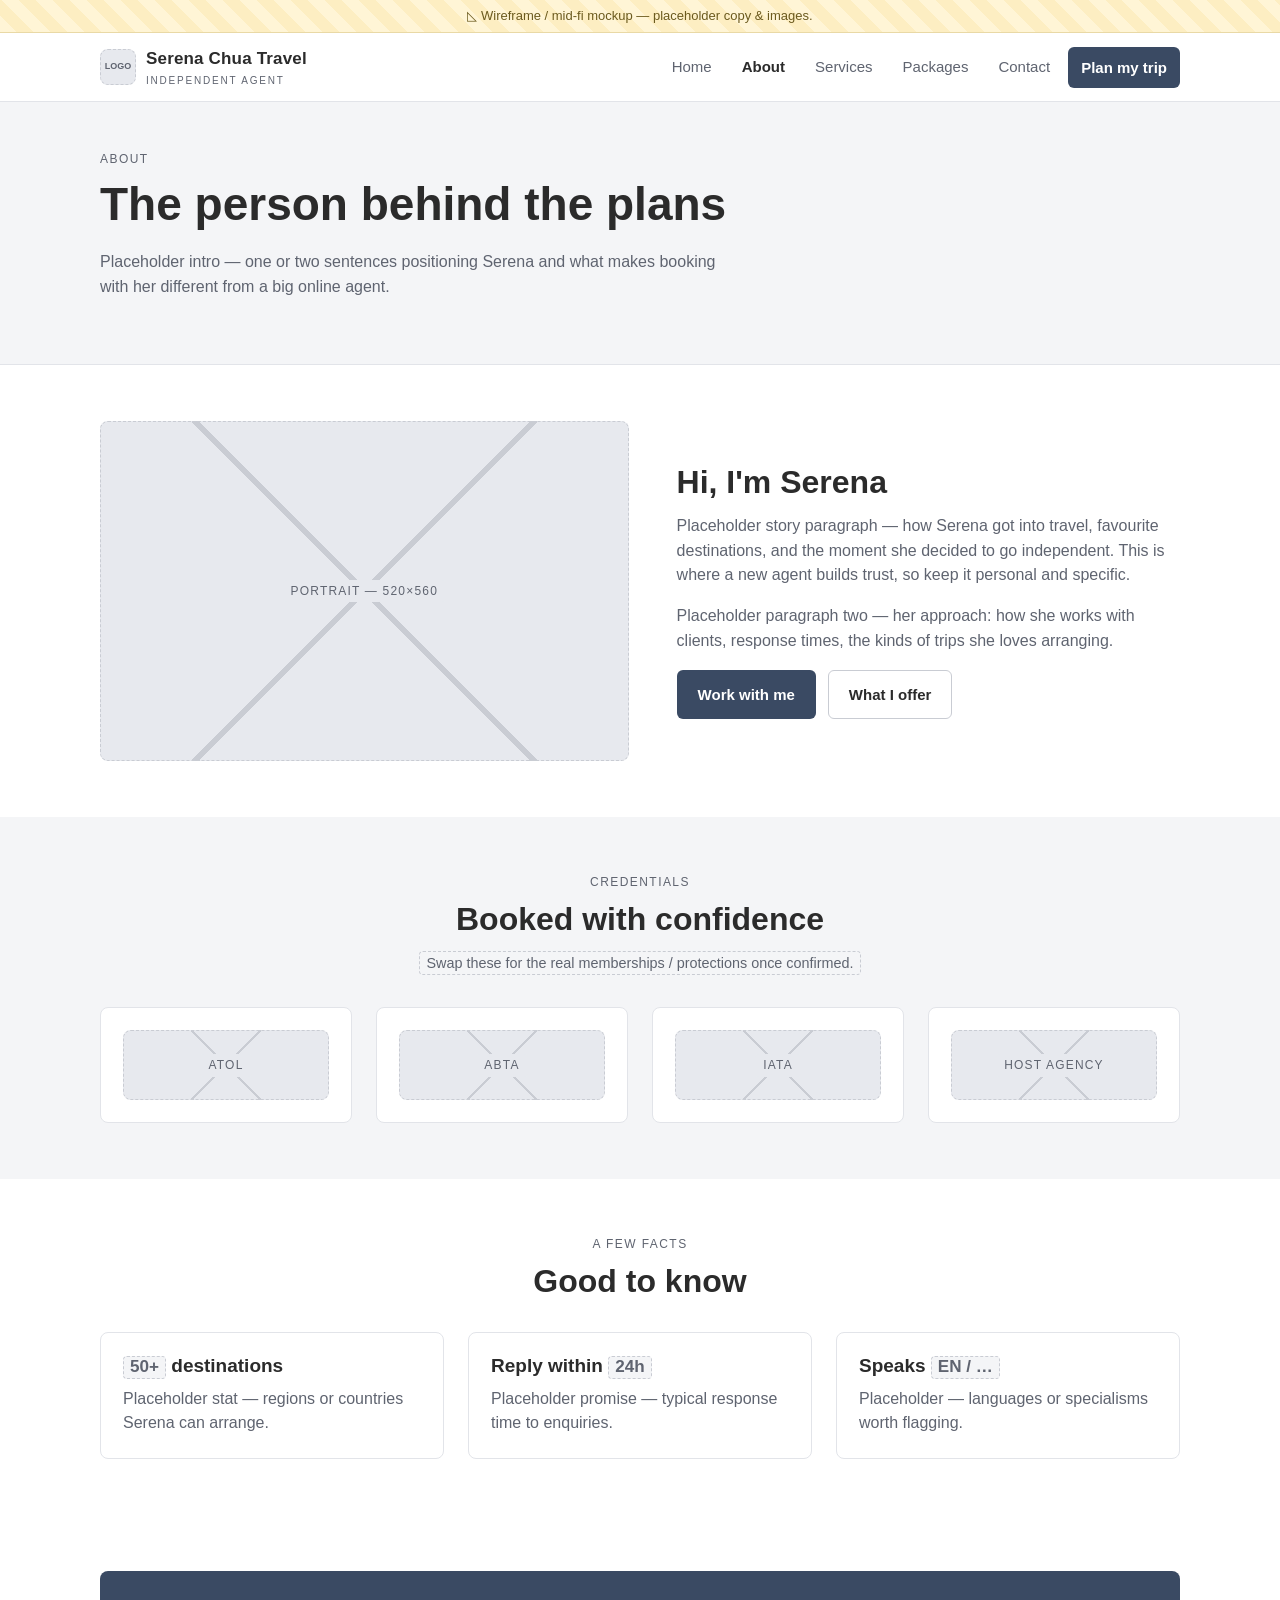
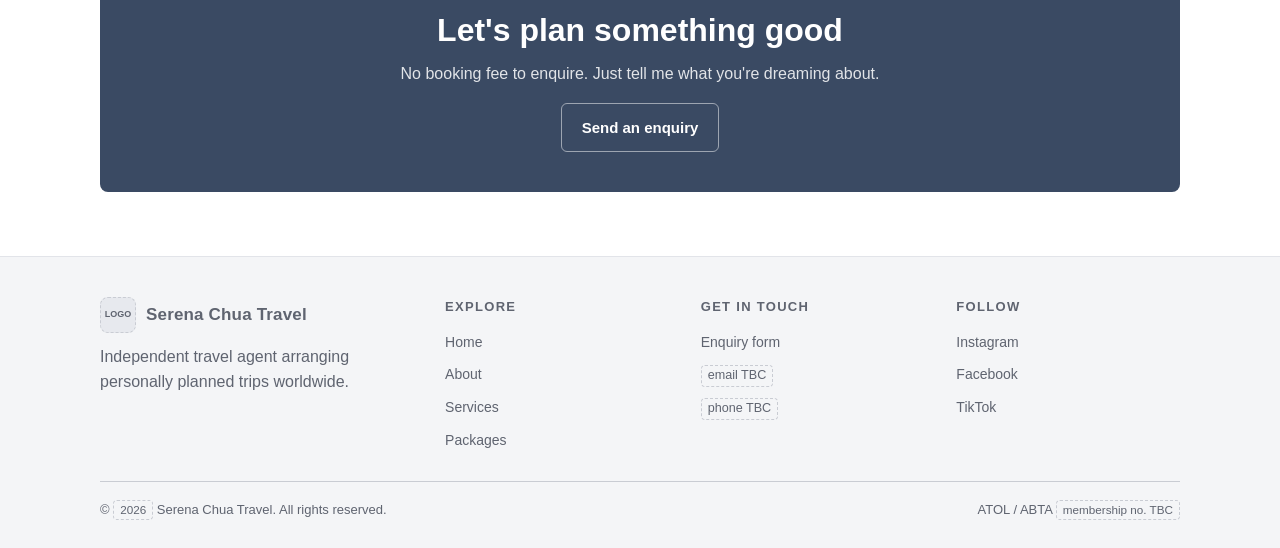
==== about.html @ 9ca7cba6 "Add mid-fi wireframe site for Serena Chua Travel Multi-page static wireframe (Home, About, Services," ====
<!DOCTYPE html>
<html lang="en">
<head>
  <meta charset="UTF-8" />
  <meta name="viewport" content="width=device-width, initial-scale=1.0" />
  <title>About Serena — Serena Chua Travel (WIREFRAME)</title>
  <link rel="stylesheet" href="styles.css" />
</head>
<body>
  <div class="wf-banner">◺ Wireframe / mid-fi mockup — placeholder copy &amp; images.</div>

  <header class="site-header">
    <div class="container nav">
      <a class="brand" href="index.html">
        <span class="brand__mark">LOGO</span>
        <span class="brand__name">Serena Chua Travel<small>Independent Agent</small></span>
      </a>
      <button class="nav__toggle" aria-label="Toggle menu" onclick="document.getElementById('nav').classList.toggle('is-open')">Menu ▾</button>
      <ul class="nav__links" id="nav">
        <li><a href="index.html">Home</a></li>
        <li><a class="is-active" href="about.html">About</a></li>
        <li><a href="services.html">Services</a></li>
        <li><a href="packages.html">Packages</a></li>
        <li><a href="contact.html">Contact</a></li>
        <li><a class="btn btn--primary" href="contact.html" style="color:#fff">Plan my trip</a></li>
      </ul>
    </div>
  </header>

  <section class="page-hero">
    <div class="container">
      <p class="section__eyebrow">About</p>
      <h1>The person behind the plans</h1>
      <p>Placeholder intro — one or two sentences positioning Serena and what makes booking with her different from a big online agent.</p>
    </div>
  </section>

  <section class="section">
    <div class="container hero__grid">
      <div class="ph ph--tall"><span>Portrait — 520×560</span></div>
      <div>
        <h2>Hi, I'm Serena</h2>
        <p>Placeholder story paragraph — how Serena got into travel, favourite destinations, and the moment she decided to go independent. This is where a new agent builds trust, so keep it personal and specific.</p>
        <p>Placeholder paragraph two — her approach: how she works with clients, response times, the kinds of trips she loves arranging.</p>
        <div class="hero__cta">
          <a class="btn btn--primary" href="contact.html">Work with me</a>
          <a class="btn btn--ghost" href="services.html">What I offer</a>
        </div>
      </div>
    </div>
  </section>

  <section class="section section--soft">
    <div class="container">
      <div class="section__head">
        <p class="section__eyebrow">Credentials</p>
        <h2>Booked with confidence</h2>
        <p><span class="mark">Swap these for the real memberships / protections once confirmed.</span></p>
      </div>
      <div class="grid grid--4">
        <div class="card" style="text-align:center"><div class="ph" style="min-height:70px"><span>ATOL</span></div></div>
        <div class="card" style="text-align:center"><div class="ph" style="min-height:70px"><span>ABTA</span></div></div>
        <div class="card" style="text-align:center"><div class="ph" style="min-height:70px"><span>IATA</span></div></div>
        <div class="card" style="text-align:center"><div class="ph" style="min-height:70px"><span>Host agency</span></div></div>
      </div>
    </div>
  </section>

  <section class="section">
    <div class="container">
      <div class="section__head">
        <p class="section__eyebrow">A few facts</p>
        <h2>Good to know</h2>
      </div>
      <div class="grid grid--3">
        <div class="card"><h3><span class="mark">50+</span> destinations</h3><p>Placeholder stat — regions or countries Serena can arrange.</p></div>
        <div class="card"><h3>Reply within <span class="mark">24h</span></h3><p>Placeholder promise — typical response time to enquiries.</p></div>
        <div class="card"><h3>Speaks <span class="mark">EN / …</span></h3><p>Placeholder — languages or specialisms worth flagging.</p></div>
      </div>
    </div>
  </section>

  <section class="section">
    <div class="container">
      <div class="cta-band">
        <h2>Let's plan something good</h2>
        <p>No booking fee to enquire. Just tell me what you're dreaming about.</p>
        <a class="btn btn--ghost" href="contact.html">Send an enquiry</a>
      </div>
    </div>
  </section>

  <footer class="site-footer">
    <div class="container">
      <div class="footer__grid">
        <div>
          <a class="brand" href="index.html"><span class="brand__mark">LOGO</span><span class="brand__name">Serena Chua Travel</span></a>
          <p style="margin-top:12px">Independent travel agent arranging personally planned trips worldwide.</p>
        </div>
        <div><h4>Explore</h4><ul><li><a href="index.html">Home</a></li><li><a href="about.html">About</a></li><li><a href="services.html">Services</a></li><li><a href="packages.html">Packages</a></li></ul></div>
        <div><h4>Get in touch</h4><ul><li><a href="contact.html">Enquiry form</a></li><li><a href="mailto:hello@example.com"><span class="mark">email TBC</span></a></li><li><a href="tel:+000000000"><span class="mark">phone TBC</span></a></li></ul></div>
        <div><h4>Follow</h4><ul><li><a href="#">Instagram</a></li><li><a href="#">Facebook</a></li><li><a href="#">TikTok</a></li></ul></div>
      </div>
      <div class="footer__bottom">
        <span>© <span class="mark">2026</span> Serena Chua Travel. All rights reserved.</span>
        <span>ATOL / ABTA <span class="mark">membership no. TBC</span></span>
      </div>
    </div>
  </footer>
</body>
</html>
---- styles.css ----
/* ============================================================
   Serena Chua Travel — mid-fi wireframe stylesheet
   Intentionally neutral: gray palette + placeholder cues so this
   reads as a WIREFRAME, not a finished site. Swap tokens below
   for real branding later.
   ============================================================ */

:root {
  /* Wireframe palette — deliberately restrained */
  --ink:        #2b2b2b;
  --ink-soft:   #5f6470;
  --line:       #c9ccd3;
  --line-soft:  #e2e4e9;
  --bg:         #ffffff;
  --bg-soft:    #f4f5f7;
  --bg-block:   #e7e9ee;   /* placeholder image fill */
  --accent:     #3a4a63;   /* single restrained accent for CTAs */
  --accent-ink: #ffffff;

  --radius: 8px;
  --maxw: 1120px;
  --gap: 24px;
  --font: -apple-system, BlinkMacSystemFont, "Segoe UI", Roboto, Helvetica, Arial, sans-serif;
}

* { box-sizing: border-box; }

html { scroll-behavior: smooth; }

body {
  margin: 0;
  font-family: var(--font);
  color: var(--ink);
  background: var(--bg);
  line-height: 1.55;
  -webkit-font-smoothing: antialiased;
}

/* ---- Wireframe banner (remove for production) ---- */
.wf-banner {
  background: repeating-linear-gradient(
    45deg, #fff5d6, #fff5d6 12px, #fdeec2 12px, #fdeec2 24px);
  color: #6b5a1e;
  font-size: 13px;
  text-align: center;
  padding: 6px 12px;
  border-bottom: 1px solid #e9d9a6;
}

/* ---- Layout helpers ---- */
.container { max-width: var(--maxw); margin: 0 auto; padding: 0 20px; }
.section   { padding: 56px 0; }
.section--soft { background: var(--bg-soft); }
.section__head { max-width: 640px; margin: 0 auto 32px; text-align: center; }
.section__eyebrow {
  text-transform: uppercase;
  letter-spacing: .12em;
  font-size: 12px;
  color: var(--ink-soft);
  margin: 0 0 8px;
}
h1, h2, h3 { line-height: 1.2; margin: 0 0 .4em; }
h1 { font-size: clamp(30px, 5vw, 46px); }
h2 { font-size: clamp(24px, 3.5vw, 32px); }
h3 { font-size: 19px; }
p  { margin: 0 0 1em; color: var(--ink-soft); }
a  { color: var(--accent); }

/* ---- Header / nav ---- */
.site-header {
  position: sticky; top: 0; z-index: 20;
  background: rgba(255,255,255,.94);
  backdrop-filter: saturate(140%) blur(6px);
  border-bottom: 1px solid var(--line-soft);
}
.nav {
  display: flex; align-items: center; justify-content: space-between;
  height: 68px; gap: 16px;
}
.brand { display: flex; align-items: center; gap: 10px; font-weight: 700; color: var(--ink); text-decoration: none; }
.brand__mark {
  width: 36px; height: 36px; border-radius: 8px;
  background: var(--bg-block);
  border: 1px dashed var(--line);
  display: grid; place-items: center;
  font-size: 9px; color: var(--ink-soft);
}
.brand__name { font-size: 17px; letter-spacing: .01em; }
.brand__name small { display: block; font-size: 10px; font-weight: 500; color: var(--ink-soft); letter-spacing: .18em; text-transform: uppercase; }

.nav__links { display: flex; gap: 6px; align-items: center; list-style: none; margin: 0; padding: 0; }
.nav__links a {
  text-decoration: none; color: var(--ink-soft);
  padding: 8px 12px; border-radius: 6px; font-size: 15px;
}
.nav__links a:hover { background: var(--bg-soft); color: var(--ink); }
.nav__links a.is-active { color: var(--ink); font-weight: 600; }

.nav__toggle {
  display: none; background: none; border: 1px solid var(--line);
  border-radius: 6px; padding: 8px 10px; font-size: 14px; cursor: pointer;
}

/* ---- Buttons ---- */
.btn {
  display: inline-block; text-decoration: none; text-align: center;
  padding: 12px 20px; border-radius: 6px; font-weight: 600; font-size: 15px;
  border: 1px solid transparent; cursor: pointer;
}
.btn--primary { background: var(--accent); color: var(--accent-ink); }
.btn--primary:hover { filter: brightness(1.08); }
.btn--ghost { background: transparent; color: var(--ink); border-color: var(--line); }
.btn--ghost:hover { background: var(--bg-soft); }
.btn--block { display: block; width: 100%; }

/* Placeholder "Book & pay" button — flagged as not-yet-wired */
.btn--pay { position: relative; }
.btn--pay::after {
  content: "link TBD";
  position: absolute; top: -8px; right: -8px;
  background: #fff5d6; color: #6b5a1e;
  border: 1px solid #e9d9a6; border-radius: 999px;
  font-size: 10px; font-weight: 600; padding: 1px 7px;
}

/* ---- Placeholder image blocks ---- */
.ph {
  background:
    linear-gradient(135deg, transparent 49.5%, var(--line) 49.5%, var(--line) 50.5%, transparent 50.5%),
    linear-gradient(45deg,  transparent 49.5%, var(--line) 49.5%, var(--line) 50.5%, transparent 50.5%),
    var(--bg-block);
  border: 1px dashed var(--line);
  border-radius: var(--radius);
  display: grid; place-items: center;
  color: var(--ink-soft); font-size: 12px; letter-spacing: .1em; text-transform: uppercase;
  min-height: 180px;
}
.ph span { background: var(--bg-block); padding: 2px 8px; border-radius: 4px; }
.ph--tall  { min-height: 340px; }
.ph--wide  { min-height: 260px; }
.ph--round { border-radius: 50%; min-height: 0; aspect-ratio: 1; width: 160px; }

/* Inline "needs real content" marker */
.mark {
  display: inline-block; background: var(--bg-soft);
  border: 1px dashed var(--line); border-radius: 4px;
  padding: 0 6px; font-size: .9em; color: var(--ink-soft);
}

/* ---- Hero ---- */
.hero { padding: 64px 0; }
.hero__grid { display: grid; grid-template-columns: 1.05fr 1fr; gap: 48px; align-items: center; }
.hero__cta { display: flex; gap: 12px; flex-wrap: wrap; margin-top: 8px; }
.hero__trust { display: flex; gap: 20px; margin-top: 28px; flex-wrap: wrap; }
.hero__trust div { font-size: 13px; color: var(--ink-soft); }
.hero__trust strong { display: block; font-size: 20px; color: var(--ink); }

/* ---- Feature / value grid ---- */
.grid { display: grid; gap: var(--gap); }
.grid--3 { grid-template-columns: repeat(3, 1fr); }
.grid--2 { grid-template-columns: repeat(2, 1fr); }
.grid--4 { grid-template-columns: repeat(4, 1fr); }

.card {
  border: 1px solid var(--line-soft);
  border-radius: var(--radius);
  padding: 22px;
  background: var(--bg);
}
.card__icon {
  width: 40px; height: 40px; border-radius: 8px;
  background: var(--bg-block); border: 1px dashed var(--line);
  display: grid; place-items: center; font-size: 9px; color: var(--ink-soft);
  margin-bottom: 14px;
}
.card p:last-child { margin-bottom: 0; }

/* ---- Package cards ---- */
.pkg { display: flex; flex-direction: column; overflow: hidden; padding: 0; }
.pkg .ph { border: none; border-bottom: 1px dashed var(--line); border-radius: var(--radius) var(--radius) 0 0; }
.pkg__body { padding: 18px 20px 22px; display: flex; flex-direction: column; flex: 1; }
.pkg__meta { font-size: 12px; text-transform: uppercase; letter-spacing: .1em; color: var(--ink-soft); margin-bottom: 6px; }
.pkg__price { font-size: 22px; font-weight: 700; color: var(--ink); margin: 6px 0 4px; }
.pkg__price small { font-size: 12px; font-weight: 500; color: var(--ink-soft); }
.pkg__foot { margin-top: auto; padding-top: 14px; display: grid; gap: 8px; }

/* ---- Steps ---- */
.steps { counter-reset: step; display: grid; gap: var(--gap); grid-template-columns: repeat(3, 1fr); }
.step { border: 1px solid var(--line-soft); border-radius: var(--radius); padding: 22px; }
.step__num {
  counter-increment: step;
  width: 34px; height: 34px; border-radius: 50%;
  background: var(--accent); color: #fff; display: grid; place-items: center;
  font-weight: 700; margin-bottom: 12px;
}
.step__num::before { content: counter(step); }

/* ---- Testimonials ---- */
.quote { border: 1px solid var(--line-soft); border-radius: var(--radius); padding: 24px; }
.quote p { color: var(--ink); font-size: 17px; }
.quote__who { display: flex; align-items: center; gap: 12px; margin-top: 14px; }
.quote__who .ph--round { width: 44px; }
.quote__who small { color: var(--ink-soft); }

/* ---- Forms ---- */
.form { display: grid; gap: 16px; }
.form__row { display: grid; gap: 16px; grid-template-columns: 1fr 1fr; }
.field { display: grid; gap: 6px; }
.field label { font-size: 14px; font-weight: 600; }
.field input, .field select, .field textarea {
  font: inherit; padding: 11px 12px;
  border: 1px solid var(--line); border-radius: 6px; background: var(--bg);
}
.field textarea { min-height: 120px; resize: vertical; }
.field--full { grid-column: 1 / -1; }
.form__note { font-size: 13px; color: var(--ink-soft); }

/* ---- CTA band ---- */
.cta-band { background: var(--accent); color: #fff; border-radius: var(--radius); padding: 40px; text-align: center; }
.cta-band h2 { color: #fff; }
.cta-band p { color: rgba(255,255,255,.85); }
.cta-band .btn--ghost { color: #fff; border-color: rgba(255,255,255,.5); }
.cta-band .btn--ghost:hover { background: rgba(255,255,255,.12); }

/* ---- Contact split ---- */
.contact__grid { display: grid; grid-template-columns: 1.3fr 1fr; gap: 40px; align-items: start; }
.info-list { list-style: none; margin: 0; padding: 0; display: grid; gap: 16px; }
.info-list li { display: grid; gap: 2px; }
.info-list span { font-size: 13px; text-transform: uppercase; letter-spacing: .1em; color: var(--ink-soft); }

/* ---- Footer ---- */
.site-footer { border-top: 1px solid var(--line-soft); background: var(--bg-soft); padding: 40px 0 28px; margin-top: 8px; }
.footer__grid { display: grid; grid-template-columns: 1.4fr 1fr 1fr 1fr; gap: 32px; }
.footer__grid h4 { font-size: 13px; text-transform: uppercase; letter-spacing: .1em; color: var(--ink-soft); margin: 0 0 12px; }
.footer__grid ul { list-style: none; margin: 0; padding: 0; display: grid; gap: 8px; }
.footer__grid a { color: var(--ink-soft); text-decoration: none; font-size: 14px; }
.footer__grid a:hover { color: var(--ink); }
.footer__bottom { border-top: 1px solid var(--line); margin-top: 28px; padding-top: 18px; font-size: 13px; color: var(--ink-soft); display: flex; justify-content: space-between; flex-wrap: wrap; gap: 8px; }

/* ---- Page hero (inner pages) ---- */
.page-hero { background: var(--bg-soft); border-bottom: 1px solid var(--line-soft); padding: 48px 0; }
.page-hero p { max-width: 620px; }

/* ---- Responsive ---- */
@media (max-width: 860px) {
  .nav__links {
    position: absolute; top: 68px; left: 0; right: 0;
    background: #fff; border-bottom: 1px solid var(--line-soft);
    flex-direction: column; align-items: stretch; gap: 0;
    padding: 8px 16px 16px; display: none;
  }
  .nav__links.is-open { display: flex; }
  .nav__links a { padding: 12px 8px; border-radius: 0; border-bottom: 1px solid var(--line-soft); }
  .nav__toggle { display: inline-block; }
  .hero__grid, .contact__grid { grid-template-columns: 1fr; }
  .grid--3, .grid--4, .steps { grid-template-columns: 1fr 1fr; }
  .footer__grid { grid-template-columns: 1fr 1fr; }
}
@media (max-width: 560px) {
  .grid--3, .grid--4, .grid--2, .steps, .form__row { grid-template-columns: 1fr; }
  .footer__grid { grid-template-columns: 1fr; }
  .cta-band { padding: 28px 20px; }
}
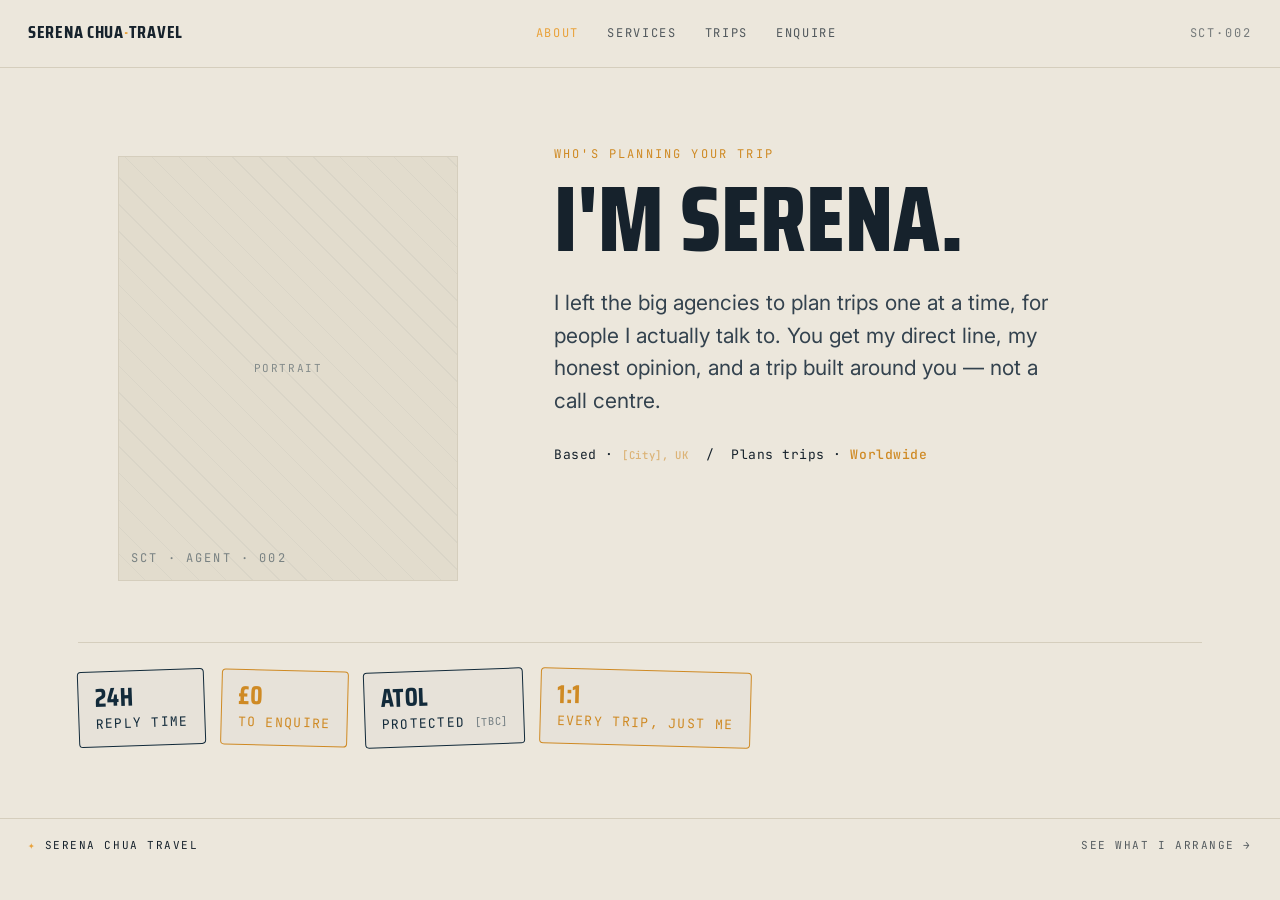
==== commit 35655a34: "Redesign: "Departures" direction, distinct layout per page Replace the templated wireframe with a tr" ====
--- a/about.html
+++ b/about.html
@@ -3,109 +3,52 @@
 <head>
   <meta charset="UTF-8" />
   <meta name="viewport" content="width=device-width, initial-scale=1.0" />
-  <title>About Serena — Serena Chua Travel (WIREFRAME)</title>
+  <title>Serena Chua Travel — About</title>
+  <link rel="preconnect" href="https://fonts.googleapis.com">
+  <link rel="preconnect" href="https://fonts.gstatic.com" crossorigin>
+  <link href="https://fonts.googleapis.com/css2?family=Saira+Condensed:wght@600;700;800&family=Inter:wght@400;500&family=JetBrains+Mono:wght@400;500&display=swap" rel="stylesheet">
   <link rel="stylesheet" href="styles.css" />
 </head>
-<body>
-  <div class="wf-banner">◺ Wireframe / mid-fi mockup — placeholder copy &amp; images.</div>
+<body class="page-about light">
 
-  <header class="site-header">
-    <div class="container nav">
-      <a class="brand" href="index.html">
-        <span class="brand__mark">LOGO</span>
-        <span class="brand__name">Serena Chua Travel<small>Independent Agent</small></span>
-      </a>
-      <button class="nav__toggle" aria-label="Toggle menu" onclick="document.getElementById('nav').classList.toggle('is-open')">Menu ▾</button>
-      <ul class="nav__links" id="nav">
-        <li><a href="index.html">Home</a></li>
-        <li><a class="is-active" href="about.html">About</a></li>
-        <li><a href="services.html">Services</a></li>
-        <li><a href="packages.html">Packages</a></li>
-        <li><a href="contact.html">Contact</a></li>
-        <li><a class="btn btn--primary" href="contact.html" style="color:#fff">Plan my trip</a></li>
-      </ul>
+  <nav class="nav">
+    <a class="nav__brand" href="index.html">SERENA CHUA<b>·</b>TRAVEL</a>
+    <button class="nav__toggle" aria-label="Menu" onclick="this.nextElementSibling.classList.toggle('open')">Menu</button>
+    <div class="nav__links">
+      <a href="about.html" aria-current="page">About</a>
+      <a href="services.html">Services</a>
+      <a href="packages.html">Trips</a>
+      <a href="contact.html">Enquire</a>
     </div>
-  </header>
+    <span class="nav__code">SCT·002</span>
+  </nav>
 
-  <section class="page-hero">
-    <div class="container">
-      <p class="section__eyebrow">About</p>
-      <h1>The person behind the plans</h1>
-      <p>Placeholder intro — one or two sentences positioning Serena and what makes booking with her different from a big online agent.</p>
-    </div>
-  </section>
+  <main class="wrap">
+    <section class="passport">
+      <figure class="passport__photo">
+        <span class="ph-label">Portrait</span>
+        <span class="code">SCT · AGENT · 002</span>
+      </figure>
+      <div class="passport__head">
+        <span class="code">Who's planning your trip</span>
+        <h1 class="passport__title">I'm Serena.</h1>
+        <p class="passport__intro">I left the big agencies to plan trips one at a time, for people I actually talk to. You get my direct line, my honest opinion, and a trip built around you — not a call centre.</p>
+        <p class="passport__field">Based · <b><span class="tbc">[City], UK</span></b> &nbsp;/&nbsp; Plans trips · <b>Worldwide</b></p>
+      </div>
+    </section>
 
-  <section class="section">
-    <div class="container hero__grid">
-      <div class="ph ph--tall"><span>Portrait — 520×560</span></div>
-      <div>
-        <h2>Hi, I'm Serena</h2>
-        <p>Placeholder story paragraph — how Serena got into travel, favourite destinations, and the moment she decided to go independent. This is where a new agent builds trust, so keep it personal and specific.</p>
-        <p>Placeholder paragraph two — her approach: how she works with clients, response times, the kinds of trips she loves arranging.</p>
-        <div class="hero__cta">
-          <a class="btn btn--primary" href="contact.html">Work with me</a>
-          <a class="btn btn--ghost" href="services.html">What I offer</a>
-        </div>
-      </div>
-    </div>
-  </section>
+    <section class="stamps" aria-label="Details">
+      <span class="stamp"><b>24h</b> Reply time</span>
+      <span class="stamp"><b>£0</b> To enquire</span>
+      <span class="stamp"><b>ATOL</b> Protected <span class="tbc">[TBC]</span></span>
+      <span class="stamp"><b>1:1</b> Every trip, just me</span>
+    </section>
+  </main>
 
-  <section class="section section--soft">
-    <div class="container">
-      <div class="section__head">
-        <p class="section__eyebrow">Credentials</p>
-        <h2>Booked with confidence</h2>
-        <p><span class="mark">Swap these for the real memberships / protections once confirmed.</span></p>
-      </div>
-      <div class="grid grid--4">
-        <div class="card" style="text-align:center"><div class="ph" style="min-height:70px"><span>ATOL</span></div></div>
-        <div class="card" style="text-align:center"><div class="ph" style="min-height:70px"><span>ABTA</span></div></div>
-        <div class="card" style="text-align:center"><div class="ph" style="min-height:70px"><span>IATA</span></div></div>
-        <div class="card" style="text-align:center"><div class="ph" style="min-height:70px"><span>Host agency</span></div></div>
-      </div>
-    </div>
-  </section>
+  <footer class="foot">
+    <span><span class="foot__mark">✦</span> Serena Chua Travel</span>
+    <a href="services.html">See what I arrange →</a>
+  </footer>
 
-  <section class="section">
-    <div class="container">
-      <div class="section__head">
-        <p class="section__eyebrow">A few facts</p>
-        <h2>Good to know</h2>
-      </div>
-      <div class="grid grid--3">
-        <div class="card"><h3><span class="mark">50+</span> destinations</h3><p>Placeholder stat — regions or countries Serena can arrange.</p></div>
-        <div class="card"><h3>Reply within <span class="mark">24h</span></h3><p>Placeholder promise — typical response time to enquiries.</p></div>
-        <div class="card"><h3>Speaks <span class="mark">EN / …</span></h3><p>Placeholder — languages or specialisms worth flagging.</p></div>
-      </div>
-    </div>
-  </section>
-
-  <section class="section">
-    <div class="container">
-      <div class="cta-band">
-        <h2>Let's plan something good</h2>
-        <p>No booking fee to enquire. Just tell me what you're dreaming about.</p>
-        <a class="btn btn--ghost" href="contact.html">Send an enquiry</a>
-      </div>
-    </div>
-  </section>
-
-  <footer class="site-footer">
-    <div class="container">
-      <div class="footer__grid">
-        <div>
-          <a class="brand" href="index.html"><span class="brand__mark">LOGO</span><span class="brand__name">Serena Chua Travel</span></a>
-          <p style="margin-top:12px">Independent travel agent arranging personally planned trips worldwide.</p>
-        </div>
-        <div><h4>Explore</h4><ul><li><a href="index.html">Home</a></li><li><a href="about.html">About</a></li><li><a href="services.html">Services</a></li><li><a href="packages.html">Packages</a></li></ul></div>
-        <div><h4>Get in touch</h4><ul><li><a href="contact.html">Enquiry form</a></li><li><a href="mailto:hello@example.com"><span class="mark">email TBC</span></a></li><li><a href="tel:+000000000"><span class="mark">phone TBC</span></a></li></ul></div>
-        <div><h4>Follow</h4><ul><li><a href="#">Instagram</a></li><li><a href="#">Facebook</a></li><li><a href="#">TikTok</a></li></ul></div>
-      </div>
-      <div class="footer__bottom">
-        <span>© <span class="mark">2026</span> Serena Chua Travel. All rights reserved.</span>
-        <span>ATOL / ABTA <span class="mark">membership no. TBC</span></span>
-      </div>
-    </div>
-  </footer>
 </body>
 </html>
--- a/styles.css
+++ b/styles.css
@@ -1,263 +1,351 @@
 /* ============================================================
-   Serena Chua Travel — mid-fi wireframe stylesheet
-   Intentionally neutral: gray palette + placeholder cues so this
-   reads as a WIREFRAME, not a finished site. Swap tokens below
-   for real branding later.
+   Serena Chua Travel — "Departures"
+   One system, five distinct page layouts.
+   Palette: navy / bone / amber signal. Type: Saira Condensed
+   (signage) + Inter (body) + JetBrains Mono (flight codes).
    ============================================================ */
 
 :root {
-  /* Wireframe palette — deliberately restrained */
-  --ink:        #2b2b2b;
-  --ink-soft:   #5f6470;
-  --line:       #c9ccd3;
-  --line-soft:  #e2e4e9;
-  --bg:         #ffffff;
-  --bg-soft:    #f4f5f7;
-  --bg-block:   #e7e9ee;   /* placeholder image fill */
-  --accent:     #3a4a63;   /* single restrained accent for CTAs */
-  --accent-ink: #ffffff;
-
-  --radius: 8px;
-  --maxw: 1120px;
-  --gap: 24px;
-  --font: -apple-system, BlinkMacSystemFont, "Segoe UI", Roboto, Helvetica, Arial, sans-serif;
+  --navy:      #122a3a;
+  --navy-deep: #0c1e2b;
+  --navy-line: #23394a;
+  --bone:      #ece7dc;
+  --bone-soft: #e2dccd;
+  --bone-line: #d5cebd;
+  --amber:     #e9a23b;
+  --amber-deep:#cf8a24;
+  --sky:       #8ca3b2;
+  --ink:       #16222c;
+
+  --display: "Saira Condensed", "Arial Narrow", sans-serif;
+  --body:    "Inter", -apple-system, BlinkMacSystemFont, "Segoe UI", sans-serif;
+  --mono:    "JetBrains Mono", ui-monospace, "SFMono-Regular", monospace;
+
+  --maxw: 1180px;
 }
 
 * { box-sizing: border-box; }
-
 html { scroll-behavior: smooth; }
-
 body {
   margin: 0;
-  font-family: var(--font);
+  font-family: var(--body);
   color: var(--ink);
-  background: var(--bg);
+  background: var(--bone);
   line-height: 1.55;
   -webkit-font-smoothing: antialiased;
-}
-
-/* ---- Wireframe banner (remove for production) ---- */
-.wf-banner {
-  background: repeating-linear-gradient(
-    45deg, #fff5d6, #fff5d6 12px, #fdeec2 12px, #fdeec2 24px);
-  color: #6b5a1e;
-  font-size: 13px;
-  text-align: center;
-  padding: 6px 12px;
-  border-bottom: 1px solid #e9d9a6;
-}
-
-/* ---- Layout helpers ---- */
-.container { max-width: var(--maxw); margin: 0 auto; padding: 0 20px; }
-.section   { padding: 56px 0; }
-.section--soft { background: var(--bg-soft); }
-.section__head { max-width: 640px; margin: 0 auto 32px; text-align: center; }
-.section__eyebrow {
+  text-rendering: optimizeLegibility;
+}
+img { max-width: 100%; display: block; }
+a { color: inherit; }
+
+.wrap { max-width: var(--maxw); margin: 0 auto; padding: 0 28px; }
+
+/* ---- Flight-code caption motif (used site-wide, different role per page) ---- */
+.code {
+  font-family: var(--mono);
+  font-size: 12px;
+  letter-spacing: .18em;
   text-transform: uppercase;
-  letter-spacing: .12em;
-  font-size: 12px;
-  color: var(--ink-soft);
-  margin: 0 0 8px;
-}
-h1, h2, h3 { line-height: 1.2; margin: 0 0 .4em; }
-h1 { font-size: clamp(30px, 5vw, 46px); }
-h2 { font-size: clamp(24px, 3.5vw, 32px); }
-h3 { font-size: 19px; }
-p  { margin: 0 0 1em; color: var(--ink-soft); }
-a  { color: var(--accent); }
-
-/* ---- Header / nav ---- */
-.site-header {
-  position: sticky; top: 0; z-index: 20;
-  background: rgba(255,255,255,.94);
-  backdrop-filter: saturate(140%) blur(6px);
-  border-bottom: 1px solid var(--line-soft);
-}
-.nav {
-  display: flex; align-items: center; justify-content: space-between;
-  height: 68px; gap: 16px;
-}
-.brand { display: flex; align-items: center; gap: 10px; font-weight: 700; color: var(--ink); text-decoration: none; }
-.brand__mark {
-  width: 36px; height: 36px; border-radius: 8px;
-  background: var(--bg-block);
-  border: 1px dashed var(--line);
-  display: grid; place-items: center;
-  font-size: 9px; color: var(--ink-soft);
-}
-.brand__name { font-size: 17px; letter-spacing: .01em; }
-.brand__name small { display: block; font-size: 10px; font-weight: 500; color: var(--ink-soft); letter-spacing: .18em; text-transform: uppercase; }
-
-.nav__links { display: flex; gap: 6px; align-items: center; list-style: none; margin: 0; padding: 0; }
-.nav__links a {
-  text-decoration: none; color: var(--ink-soft);
-  padding: 8px 12px; border-radius: 6px; font-size: 15px;
-}
-.nav__links a:hover { background: var(--bg-soft); color: var(--ink); }
-.nav__links a.is-active { color: var(--ink); font-weight: 600; }
-
-.nav__toggle {
-  display: none; background: none; border: 1px solid var(--line);
-  border-radius: 6px; padding: 8px 10px; font-size: 14px; cursor: pointer;
+  color: var(--amber);
+}
+.code--muted { color: var(--sky); }
+
+/* ---- Display type ---- */
+.display {
+  font-family: var(--display);
+  font-weight: 700;
+  line-height: .92;
+  letter-spacing: -.01em;
+  text-transform: uppercase;
 }
 
 /* ---- Buttons ---- */
 .btn {
-  display: inline-block; text-decoration: none; text-align: center;
-  padding: 12px 20px; border-radius: 6px; font-weight: 600; font-size: 15px;
-  border: 1px solid transparent; cursor: pointer;
-}
-.btn--primary { background: var(--accent); color: var(--accent-ink); }
-.btn--primary:hover { filter: brightness(1.08); }
-.btn--ghost { background: transparent; color: var(--ink); border-color: var(--line); }
-.btn--ghost:hover { background: var(--bg-soft); }
-.btn--block { display: block; width: 100%; }
-
-/* Placeholder "Book & pay" button — flagged as not-yet-wired */
-.btn--pay { position: relative; }
-.btn--pay::after {
-  content: "link TBD";
-  position: absolute; top: -8px; right: -8px;
-  background: #fff5d6; color: #6b5a1e;
-  border: 1px solid #e9d9a6; border-radius: 999px;
-  font-size: 10px; font-weight: 600; padding: 1px 7px;
-}
-
-/* ---- Placeholder image blocks ---- */
-.ph {
-  background:
-    linear-gradient(135deg, transparent 49.5%, var(--line) 49.5%, var(--line) 50.5%, transparent 50.5%),
-    linear-gradient(45deg,  transparent 49.5%, var(--line) 49.5%, var(--line) 50.5%, transparent 50.5%),
-    var(--bg-block);
-  border: 1px dashed var(--line);
-  border-radius: var(--radius);
+  display: inline-flex; align-items: center; gap: .6em;
+  font-family: var(--mono);
+  font-size: 13px; letter-spacing: .14em; text-transform: uppercase;
+  padding: 14px 22px;
+  text-decoration: none;
+  border: 1px solid currentColor;
+  transition: background .18s ease, color .18s ease, transform .18s ease;
+}
+.btn:hover { transform: translateY(-1px); }
+.btn--amber { background: var(--amber); color: var(--navy-deep); border-color: var(--amber); }
+.btn--amber:hover { background: var(--amber-deep); border-color: var(--amber-deep); }
+.btn--ghost-light { color: var(--bone); }
+.btn--ghost-light:hover { background: var(--bone); color: var(--navy-deep); }
+.btn--ghost-dark { color: var(--navy); }
+.btn--ghost-dark:hover { background: var(--navy); color: var(--bone); }
+.btn__arrow { transition: transform .18s ease; }
+.btn:hover .btn__arrow { transform: translateX(3px); }
+
+/* placeholder pay link marker */
+.btn[href^="#REPLACE"] { position: relative; }
+.btn[href^="#REPLACE"]::after {
+  content: "LINK TBD"; position: absolute; top: -9px; right: -9px;
+  font-size: 9px; letter-spacing: .1em; padding: 1px 6px;
+  background: var(--amber); color: var(--navy-deep); border-radius: 2px;
+}
+
+/* =====================================================================
+   SHARED NAV  — slim, adapts to page ground via body.dark / body.light
+   ===================================================================== */
+.nav {
+  position: sticky; top: 0; z-index: 50;
+  display: flex; align-items: center; justify-content: space-between;
+  gap: 20px;
+  padding: 16px 28px;
+  border-bottom: 1px solid var(--bone-line);
+  background: var(--bone);
+}
+body.dark .nav { background: var(--navy); border-bottom-color: var(--navy-line); color: var(--bone); }
+
+.nav__brand { font-family: var(--display); font-weight: 700; text-transform: uppercase; letter-spacing: .04em; font-size: 18px; text-decoration: none; white-space: nowrap; }
+.nav__brand b { color: var(--amber); font-weight: 700; }
+.nav__links { display: flex; gap: 4px; align-items: center; }
+.nav__links a {
+  font-family: var(--mono); font-size: 12px; letter-spacing: .14em; text-transform: uppercase;
+  text-decoration: none; padding: 8px 12px; opacity: .72;
+}
+.nav__links a:hover, .nav__links a[aria-current] { opacity: 1; color: var(--amber); }
+.nav__code { font-family: var(--mono); font-size: 12px; letter-spacing: .16em; opacity: .55; }
+.nav__toggle { display: none; }
+
+@media (max-width: 780px) {
+  .nav__links, .nav__code { display: none; }
+  .nav__links.open {
+    display: flex; flex-direction: column; align-items: flex-start;
+    position: absolute; top: 100%; left: 0; right: 0;
+    background: inherit; padding: 8px 20px 18px;
+    border-bottom: 1px solid var(--bone-line);
+  }
+  body.dark .nav__links.open { border-bottom-color: var(--navy-line); }
+  .nav__toggle {
+    display: inline-block; font-family: var(--mono); font-size: 12px; letter-spacing: .14em;
+    text-transform: uppercase; background: none; border: 1px solid currentColor; color: inherit;
+    padding: 8px 12px; cursor: pointer;
+  }
+}
+
+/* =====================================================================
+   SHARED FOOTER — one slim line, no repeated column blocks
+   ===================================================================== */
+.foot {
+  display: flex; align-items: center; justify-content: space-between; flex-wrap: wrap; gap: 12px;
+  padding: 18px 28px;
+  font-family: var(--mono); font-size: 11px; letter-spacing: .14em; text-transform: uppercase;
+  border-top: 1px solid var(--bone-line);
+}
+body.dark .foot { border-top-color: var(--navy-line); color: var(--sky); }
+.foot a { text-decoration: none; opacity: .7; }
+.foot a:hover { opacity: 1; color: var(--amber); }
+.foot__mark { color: var(--amber); }
+
+/* small inline "to confirm" marker, quiet */
+.tbc { font-family: var(--mono); font-size: .82em; letter-spacing: .06em; opacity: .55; }
+
+/* =====================================================================
+   PAGE: HOME  — the departures board (signature)
+   ===================================================================== */
+body.page-home { background: var(--navy); color: var(--bone); }
+
+.home-hero { padding: 7vh 0 5vh; }
+.home-hero__kicker { display: flex; align-items: center; gap: 14px; margin-bottom: 20px; }
+.home-hero__kicker .line { height: 1px; background: var(--navy-line); flex: 1; }
+.home-hero__title {
+  font-family: var(--display); font-weight: 800; text-transform: uppercase;
+  font-size: clamp(72px, 20vw, 260px); line-height: .82; letter-spacing: -.02em;
+  margin: 0;
+}
+.home-hero__title span { color: var(--amber); }
+.home-hero__sub {
+  max-width: 46ch; margin: 26px 0 0; color: var(--sky); font-size: clamp(16px, 2vw, 19px);
+}
+
+/* board */
+.board { border-top: 1px solid var(--navy-line); margin-top: 6vh; }
+.board__head, .board__row {
+  display: grid;
+  grid-template-columns: 1.4fr .5fr .5fr .8fr auto;
+  gap: 18px; align-items: center;
+}
+.board__head {
+  font-family: var(--mono); font-size: 11px; letter-spacing: .18em; text-transform: uppercase;
+  color: var(--sky); padding: 12px 0; border-bottom: 1px solid var(--navy-line);
+}
+.board__row {
+  padding: 22px 0; border-bottom: 1px solid var(--navy-line);
+  text-decoration: none; color: var(--bone);
+  transition: background .2s ease, padding-left .2s ease;
+}
+.board__row:hover { background: rgba(233,162,59,.06); padding-left: 12px; }
+.board__dest { font-family: var(--display); font-weight: 700; text-transform: uppercase; font-size: clamp(28px, 5vw, 44px); line-height: 1; }
+.board__meta { font-family: var(--mono); font-size: 13px; letter-spacing: .08em; color: var(--sky); }
+.board__price { font-family: var(--mono); font-size: 14px; letter-spacing: .06em; }
+.board__status {
+  justify-self: end; font-family: var(--mono); font-size: 11px; letter-spacing: .16em;
+  color: var(--navy-deep); background: var(--amber); padding: 4px 10px;
+}
+.home-cta { display: flex; align-items: baseline; gap: 22px; flex-wrap: wrap; padding: 6vh 0 8vh; }
+.home-cta p { margin: 0; color: var(--sky); font-family: var(--mono); font-size: 13px; letter-spacing: .1em; }
+
+/* staggered reveal */
+@media (prefers-reduced-motion: no-preference) {
+  .reveal { opacity: 0; transform: translateY(14px); animation: rise .7s cubic-bezier(.2,.7,.2,1) forwards; }
+  .reveal:nth-child(1){animation-delay:.05s}.reveal:nth-child(2){animation-delay:.12s}
+  .reveal:nth-child(3){animation-delay:.19s}.reveal:nth-child(4){animation-delay:.26s}
+  @keyframes rise { to { opacity: 1; transform: none; } }
+}
+
+/* =====================================================================
+   PAGE: ABOUT  — passport spread
+   ===================================================================== */
+body.page-about { background: var(--bone); }
+.passport { display: grid; grid-template-columns: minmax(280px, 420px) 1fr; gap: 56px; padding: 8vh 0 5vh; align-items: start; }
+.passport__photo {
+  aspect-ratio: 4/5; background: var(--bone-soft);
+  border: 1px solid var(--bone-line); position: relative;
   display: grid; place-items: center;
-  color: var(--ink-soft); font-size: 12px; letter-spacing: .1em; text-transform: uppercase;
-  min-height: 180px;
-}
-.ph span { background: var(--bg-block); padding: 2px 8px; border-radius: 4px; }
-.ph--tall  { min-height: 340px; }
-.ph--wide  { min-height: 260px; }
-.ph--round { border-radius: 50%; min-height: 0; aspect-ratio: 1; width: 160px; }
-
-/* Inline "needs real content" marker */
-.mark {
-  display: inline-block; background: var(--bg-soft);
-  border: 1px dashed var(--line); border-radius: 4px;
-  padding: 0 6px; font-size: .9em; color: var(--ink-soft);
-}
-
-/* ---- Hero ---- */
-.hero { padding: 64px 0; }
-.hero__grid { display: grid; grid-template-columns: 1.05fr 1fr; gap: 48px; align-items: center; }
-.hero__cta { display: flex; gap: 12px; flex-wrap: wrap; margin-top: 8px; }
-.hero__trust { display: flex; gap: 20px; margin-top: 28px; flex-wrap: wrap; }
-.hero__trust div { font-size: 13px; color: var(--ink-soft); }
-.hero__trust strong { display: block; font-size: 20px; color: var(--ink); }
-
-/* ---- Feature / value grid ---- */
-.grid { display: grid; gap: var(--gap); }
-.grid--3 { grid-template-columns: repeat(3, 1fr); }
-.grid--2 { grid-template-columns: repeat(2, 1fr); }
-.grid--4 { grid-template-columns: repeat(4, 1fr); }
-
-.card {
-  border: 1px solid var(--line-soft);
-  border-radius: var(--radius);
-  padding: 22px;
-  background: var(--bg);
-}
-.card__icon {
-  width: 40px; height: 40px; border-radius: 8px;
-  background: var(--bg-block); border: 1px dashed var(--line);
-  display: grid; place-items: center; font-size: 9px; color: var(--ink-soft);
-  margin-bottom: 14px;
-}
-.card p:last-child { margin-bottom: 0; }
-
-/* ---- Package cards ---- */
-.pkg { display: flex; flex-direction: column; overflow: hidden; padding: 0; }
-.pkg .ph { border: none; border-bottom: 1px dashed var(--line); border-radius: var(--radius) var(--radius) 0 0; }
-.pkg__body { padding: 18px 20px 22px; display: flex; flex-direction: column; flex: 1; }
-.pkg__meta { font-size: 12px; text-transform: uppercase; letter-spacing: .1em; color: var(--ink-soft); margin-bottom: 6px; }
-.pkg__price { font-size: 22px; font-weight: 700; color: var(--ink); margin: 6px 0 4px; }
-.pkg__price small { font-size: 12px; font-weight: 500; color: var(--ink-soft); }
-.pkg__foot { margin-top: auto; padding-top: 14px; display: grid; gap: 8px; }
-
-/* ---- Steps ---- */
-.steps { counter-reset: step; display: grid; gap: var(--gap); grid-template-columns: repeat(3, 1fr); }
-.step { border: 1px solid var(--line-soft); border-radius: var(--radius); padding: 22px; }
-.step__num {
-  counter-increment: step;
-  width: 34px; height: 34px; border-radius: 50%;
-  background: var(--accent); color: #fff; display: grid; place-items: center;
-  font-weight: 700; margin-bottom: 12px;
-}
-.step__num::before { content: counter(step); }
-
-/* ---- Testimonials ---- */
-.quote { border: 1px solid var(--line-soft); border-radius: var(--radius); padding: 24px; }
-.quote p { color: var(--ink); font-size: 17px; }
-.quote__who { display: flex; align-items: center; gap: 12px; margin-top: 14px; }
-.quote__who .ph--round { width: 44px; }
-.quote__who small { color: var(--ink-soft); }
-
-/* ---- Forms ---- */
-.form { display: grid; gap: 16px; }
-.form__row { display: grid; gap: 16px; grid-template-columns: 1fr 1fr; }
-.field { display: grid; gap: 6px; }
-.field label { font-size: 14px; font-weight: 600; }
-.field input, .field select, .field textarea {
-  font: inherit; padding: 11px 12px;
-  border: 1px solid var(--line); border-radius: 6px; background: var(--bg);
-}
-.field textarea { min-height: 120px; resize: vertical; }
-.field--full { grid-column: 1 / -1; }
-.form__note { font-size: 13px; color: var(--ink-soft); }
-
-/* ---- CTA band ---- */
-.cta-band { background: var(--accent); color: #fff; border-radius: var(--radius); padding: 40px; text-align: center; }
-.cta-band h2 { color: #fff; }
-.cta-band p { color: rgba(255,255,255,.85); }
-.cta-band .btn--ghost { color: #fff; border-color: rgba(255,255,255,.5); }
-.cta-band .btn--ghost:hover { background: rgba(255,255,255,.12); }
-
-/* ---- Contact split ---- */
-.contact__grid { display: grid; grid-template-columns: 1.3fr 1fr; gap: 40px; align-items: start; }
-.info-list { list-style: none; margin: 0; padding: 0; display: grid; gap: 16px; }
-.info-list li { display: grid; gap: 2px; }
-.info-list span { font-size: 13px; text-transform: uppercase; letter-spacing: .1em; color: var(--ink-soft); }
-
-/* ---- Footer ---- */
-.site-footer { border-top: 1px solid var(--line-soft); background: var(--bg-soft); padding: 40px 0 28px; margin-top: 8px; }
-.footer__grid { display: grid; grid-template-columns: 1.4fr 1fr 1fr 1fr; gap: 32px; }
-.footer__grid h4 { font-size: 13px; text-transform: uppercase; letter-spacing: .1em; color: var(--ink-soft); margin: 0 0 12px; }
-.footer__grid ul { list-style: none; margin: 0; padding: 0; display: grid; gap: 8px; }
-.footer__grid a { color: var(--ink-soft); text-decoration: none; font-size: 14px; }
-.footer__grid a:hover { color: var(--ink); }
-.footer__bottom { border-top: 1px solid var(--line); margin-top: 28px; padding-top: 18px; font-size: 13px; color: var(--ink-soft); display: flex; justify-content: space-between; flex-wrap: wrap; gap: 8px; }
-
-/* ---- Page hero (inner pages) ---- */
-.page-hero { background: var(--bg-soft); border-bottom: 1px solid var(--line-soft); padding: 48px 0; }
-.page-hero p { max-width: 620px; }
-
-/* ---- Responsive ---- */
+  background-image: repeating-linear-gradient(45deg, transparent 0 18px, rgba(18,42,58,.04) 18px 19px);
+}
+.passport__photo .code { position: absolute; bottom: 12px; left: 12px; color: var(--navy); opacity: .5; }
+.passport__photo .ph-label { font-family: var(--mono); font-size: 11px; letter-spacing: .14em; color: var(--navy); opacity: .45; text-transform: uppercase; }
+.passport__head .code { color: var(--amber-deep); }
+.passport__title { font-family: var(--display); font-weight: 800; text-transform: uppercase; font-size: clamp(44px, 8vw, 92px); line-height: .9; margin: 14px 0 0; }
+.passport__intro { font-size: clamp(17px, 2.2vw, 21px); max-width: 40ch; margin: 26px 0 0; color: #33424e; }
+.passport__field { margin-top: 28px; font-family: var(--mono); font-size: 13px; letter-spacing: .04em; }
+.passport__field b { color: var(--amber-deep); font-weight: 500; }
+
+.stamps { display: flex; flex-wrap: wrap; gap: 16px; padding: 3vh 0 8vh; border-top: 1px solid var(--bone-line); }
+.stamp {
+  font-family: var(--mono); text-transform: uppercase; letter-spacing: .1em;
+  border: 1.5px solid var(--navy); color: var(--navy);
+  padding: 12px 16px; border-radius: 4px; font-size: 13px;
+  transform: rotate(-2deg); background: rgba(18,42,58,.02);
+}
+.stamp:nth-child(even) { transform: rotate(1.5deg); border-color: var(--amber-deep); color: var(--amber-deep); }
+.stamp b { display: block; font-family: var(--display); font-size: 26px; letter-spacing: .02em; line-height: 1; margin-bottom: 4px; }
+
+/* =====================================================================
+   PAGE: SERVICES  — atlas index (typographic list)
+   ===================================================================== */
+body.page-services { background: var(--bone); }
+.index-head { padding: 8vh 0 2vh; display: flex; justify-content: space-between; align-items: flex-end; flex-wrap: wrap; gap: 16px; }
+.index-head h1 { font-family: var(--display); font-weight: 800; text-transform: uppercase; font-size: clamp(44px, 9vw, 104px); line-height: .88; margin: 10px 0 0; }
+.index-head p { max-width: 34ch; margin: 0; color: #3a4854; font-family: var(--mono); font-size: 13px; letter-spacing: .04em; }
+
+.index { border-top: 2px solid var(--navy); padding-bottom: 8vh; }
+.index__row {
+  display: grid; grid-template-columns: 68px 1fr auto; gap: 24px; align-items: baseline;
+  padding: 26px 0; border-bottom: 1px solid var(--bone-line);
+  text-decoration: none; color: var(--navy);
+  transition: background .2s ease, padding-left .2s ease, color .2s ease;
+}
+.index__row:hover { background: var(--navy); color: var(--bone); padding-left: 14px; }
+.index__row:hover .index__detail { color: var(--sky); }
+.index__row:hover .index__tag { color: var(--amber); }
+.index__tag { font-family: var(--mono); font-size: 13px; letter-spacing: .1em; color: var(--amber-deep); }
+.index__name { font-family: var(--display); font-weight: 700; text-transform: uppercase; font-size: clamp(26px, 5vw, 52px); line-height: .95; }
+.index__detail { font-family: var(--body); font-size: 14px; color: #55636e; max-width: 30ch; text-align: right; }
+
+/* =====================================================================
+   PAGE: PACKAGES  — boarding-pass tickets
+   ===================================================================== */
+body.page-packages { background: var(--navy); color: var(--bone); }
+.pk-head { padding: 8vh 0 4vh; }
+.pk-head h1 { font-family: var(--display); font-weight: 800; text-transform: uppercase; font-size: clamp(44px, 9vw, 104px); line-height: .88; margin: 12px 0 0; }
+.pk-head p { color: var(--sky); max-width: 48ch; margin: 20px 0 0; }
+.pk-head a { color: var(--amber); }
+
+.tickets { display: grid; gap: 22px; padding-bottom: 8vh; }
+.ticket {
+  display: grid; grid-template-columns: 1fr 240px; background: var(--bone); color: var(--navy);
+  position: relative; overflow: hidden;
+}
+.ticket__main { padding: 26px 30px; }
+.ticket__route { display: flex; align-items: center; gap: 12px; font-family: var(--mono); font-size: 12px; letter-spacing: .12em; text-transform: uppercase; color: var(--amber-deep); }
+.ticket__name { font-family: var(--display); font-weight: 700; text-transform: uppercase; font-size: clamp(30px, 5vw, 48px); line-height: 1; margin: 10px 0 12px; }
+.ticket__desc { margin: 0; color: #4a5862; max-width: 46ch; font-size: 15px; }
+.ticket__specs { display: flex; gap: 26px; margin-top: 18px; font-family: var(--mono); font-size: 12px; letter-spacing: .06em; color: #5a6873; text-transform: uppercase; }
+.ticket__specs b { display: block; font-family: var(--display); font-size: 20px; color: var(--navy); letter-spacing: .02em; }
+
+/* perforated stub */
+.ticket__stub {
+  background: var(--navy-deep); color: var(--bone);
+  padding: 26px 26px; display: flex; flex-direction: column; justify-content: space-between; gap: 16px;
+  position: relative;
+}
+.ticket__stub::before {
+  content: ""; position: absolute; left: -8px; top: 0; bottom: 0; width: 16px;
+  background: radial-gradient(circle at 0 0, transparent 7px, var(--navy-deep) 7px) 0 0 / 16px 22px repeat-y;
+}
+.ticket__stub .code { color: var(--sky); }
+.ticket__price { font-family: var(--display); font-weight: 700; font-size: 40px; line-height: 1; }
+.ticket__price small { display: block; font-family: var(--mono); font-size: 11px; letter-spacing: .1em; color: var(--sky); text-transform: uppercase; margin-top: 4px; }
+
+.pk-bespoke {
+  border: 1px dashed var(--navy-line); padding: 30px; display: flex; align-items: center;
+  justify-content: space-between; gap: 20px; flex-wrap: wrap;
+}
+.pk-bespoke p { margin: 0; color: var(--sky); }
+.pk-bespoke b { color: var(--bone); font-family: var(--display); font-size: 24px; text-transform: uppercase; letter-spacing: .02em; }
+
+/* =====================================================================
+   PAGE: CONTACT  — booking slip
+   ===================================================================== */
+body.page-contact { background: var(--bone-soft); }
+.slip-wrap { display: grid; place-items: center; padding: 7vh 0 9vh; }
+.slip {
+  width: min(560px, 100%); background: var(--bone);
+  border: 1px solid var(--bone-line);
+  box-shadow: 0 24px 60px -30px rgba(18,42,58,.4);
+}
+.slip__top {
+  background: var(--navy); color: var(--bone); padding: 22px 30px;
+  display: flex; justify-content: space-between; align-items: center;
+  border-bottom: 2px dashed var(--bone-soft);
+}
+.slip__top h1 { font-family: var(--display); font-weight: 700; text-transform: uppercase; font-size: 30px; margin: 0; line-height: 1; }
+.slip__body { padding: 30px; }
+.slip__body > p { margin: 0 0 24px; color: #46545f; font-size: 15px; }
+.form { display: grid; gap: 18px; }
+.form__row { display: grid; grid-template-columns: 1fr 1fr; gap: 18px; }
+.field { display: grid; gap: 7px; }
+.field label { font-family: var(--mono); font-size: 11px; letter-spacing: .14em; text-transform: uppercase; color: #566572; }
+.field input, .field textarea {
+  font-family: var(--body); font-size: 15px; color: var(--ink);
+  background: transparent; border: none; border-bottom: 1.5px solid var(--bone-line);
+  padding: 8px 2px;
+}
+.field input:focus, .field textarea:focus { outline: none; border-bottom-color: var(--amber-deep); }
+.field textarea { resize: vertical; min-height: 84px; }
+.slip__submit { display: flex; align-items: center; justify-content: space-between; gap: 16px; margin-top: 6px; flex-wrap: wrap; }
+.slip__submit .code { color: var(--amber-deep); }
+
+/* =====================================================================
+   Accessibility
+   ===================================================================== */
+:focus-visible { outline: 2px solid var(--amber); outline-offset: 3px; }
+@media (prefers-reduced-motion: reduce) { * { animation: none !important; scroll-behavior: auto; } }
+
+/* =====================================================================
+   Responsive
+   ===================================================================== */
 @media (max-width: 860px) {
-  .nav__links {
-    position: absolute; top: 68px; left: 0; right: 0;
-    background: #fff; border-bottom: 1px solid var(--line-soft);
-    flex-direction: column; align-items: stretch; gap: 0;
-    padding: 8px 16px 16px; display: none;
-  }
-  .nav__links.is-open { display: flex; }
-  .nav__links a { padding: 12px 8px; border-radius: 0; border-bottom: 1px solid var(--line-soft); }
-  .nav__toggle { display: inline-block; }
-  .hero__grid, .contact__grid { grid-template-columns: 1fr; }
-  .grid--3, .grid--4, .steps { grid-template-columns: 1fr 1fr; }
-  .footer__grid { grid-template-columns: 1fr 1fr; }
-}
-@media (max-width: 560px) {
-  .grid--3, .grid--4, .grid--2, .steps, .form__row { grid-template-columns: 1fr; }
-  .footer__grid { grid-template-columns: 1fr; }
-  .cta-band { padding: 28px 20px; }
-}
+  .board__head { display: none; }
+  .board__row { grid-template-columns: 1fr auto; gap: 8px 14px; padding: 18px 0; }
+  .board__meta, .board__price { grid-column: 1; }
+  .board__status { grid-column: 2; grid-row: 1; }
+  .passport { grid-template-columns: 1fr; gap: 32px; }
+  .index__row { grid-template-columns: 48px 1fr; }
+  .index__detail { display: none; }
+  .ticket { grid-template-columns: 1fr; }
+  .ticket__stub { flex-direction: row; align-items: center; }
+  .ticket__stub::before { display: none; }
+  .ticket__stub { border-top: 2px dashed var(--navy-line); }
+}
+@media (max-width: 520px) {
+  .wrap { padding: 0 20px; }
+  .form__row { grid-template-columns: 1fr; }
+  .index__name { font-size: 30px; }
+}
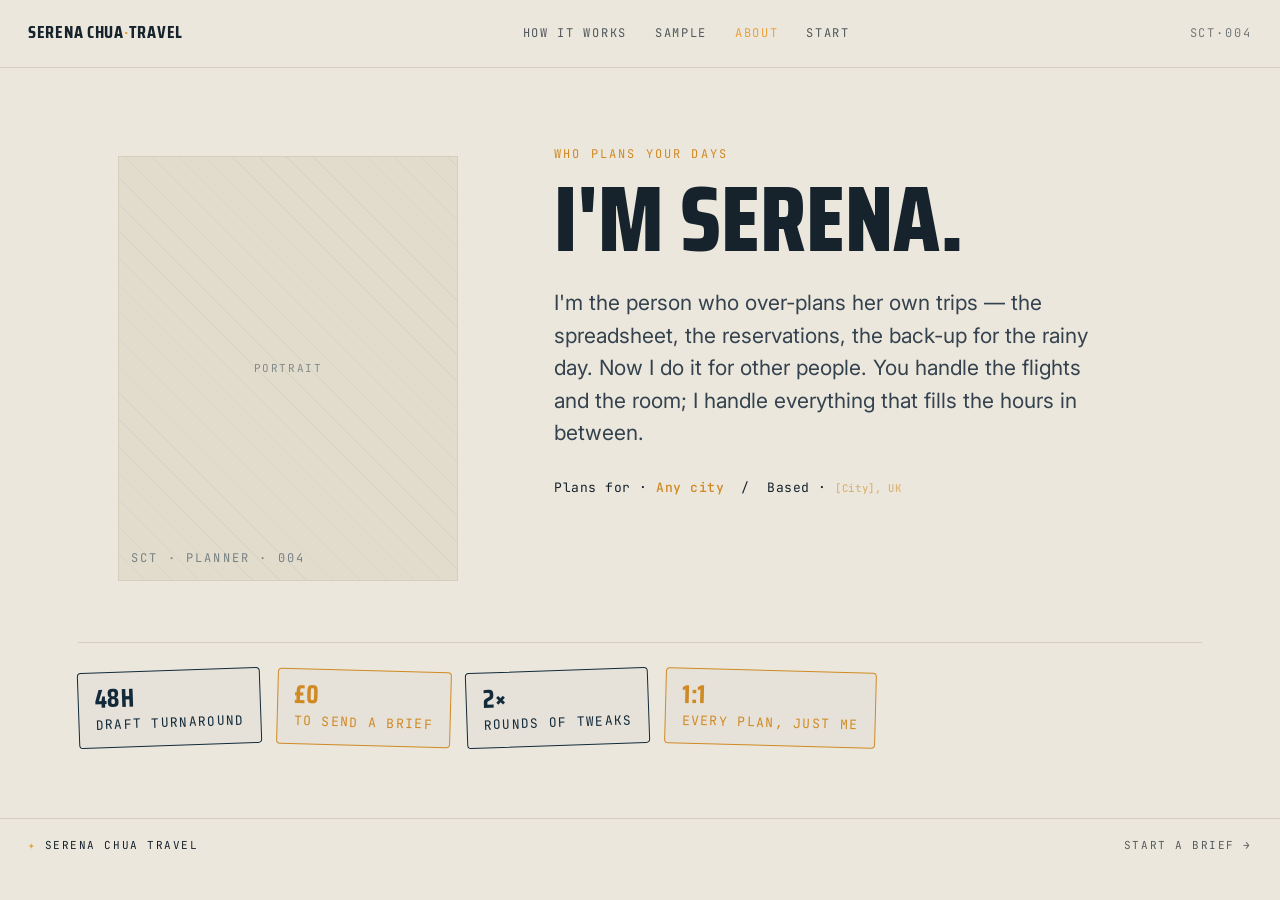
==== commit 974476bf: "Repivot to bespoke itinerary planning Product is now day-by-day itinerary planning, not agency booki" ====
--- a/about.html
+++ b/about.html
@@ -15,39 +15,39 @@
     <a class="nav__brand" href="index.html">SERENA CHUA<b>·</b>TRAVEL</a>
     <button class="nav__toggle" aria-label="Menu" onclick="this.nextElementSibling.classList.toggle('open')">Menu</button>
     <div class="nav__links">
+      <a href="how-it-works.html">How it works</a>
+      <a href="sample.html">Sample</a>
       <a href="about.html" aria-current="page">About</a>
-      <a href="services.html">Services</a>
-      <a href="packages.html">Trips</a>
-      <a href="contact.html">Enquire</a>
+      <a href="contact.html">Start</a>
     </div>
-    <span class="nav__code">SCT·002</span>
+    <span class="nav__code">SCT·004</span>
   </nav>
 
   <main class="wrap">
     <section class="passport">
       <figure class="passport__photo">
         <span class="ph-label">Portrait</span>
-        <span class="code">SCT · AGENT · 002</span>
+        <span class="code">SCT · PLANNER · 004</span>
       </figure>
       <div class="passport__head">
-        <span class="code">Who's planning your trip</span>
+        <span class="code">Who plans your days</span>
         <h1 class="passport__title">I'm Serena.</h1>
-        <p class="passport__intro">I left the big agencies to plan trips one at a time, for people I actually talk to. You get my direct line, my honest opinion, and a trip built around you — not a call centre.</p>
-        <p class="passport__field">Based · <b><span class="tbc">[City], UK</span></b> &nbsp;/&nbsp; Plans trips · <b>Worldwide</b></p>
+        <p class="passport__intro">I'm the person who over-plans her own trips — the spreadsheet, the reservations, the back-up for the rainy day. Now I do it for other people. You handle the flights and the room; I handle everything that fills the hours in between.</p>
+        <p class="passport__field">Plans for · <b>Any city</b> &nbsp;/&nbsp; Based · <b><span class="tbc">[City], UK</span></b></p>
       </div>
     </section>
 
     <section class="stamps" aria-label="Details">
-      <span class="stamp"><b>24h</b> Reply time</span>
-      <span class="stamp"><b>£0</b> To enquire</span>
-      <span class="stamp"><b>ATOL</b> Protected <span class="tbc">[TBC]</span></span>
-      <span class="stamp"><b>1:1</b> Every trip, just me</span>
+      <span class="stamp"><b>48h</b> Draft turnaround</span>
+      <span class="stamp"><b>£0</b> To send a brief</span>
+      <span class="stamp"><b>2×</b> Rounds of tweaks</span>
+      <span class="stamp"><b>1:1</b> Every plan, just me</span>
     </section>
   </main>
 
   <footer class="foot">
     <span><span class="foot__mark">✦</span> Serena Chua Travel</span>
-    <a href="services.html">See what I arrange →</a>
+    <a href="contact.html">Start a brief →</a>
   </footer>
 
 </body>
--- a/styles.css
+++ b/styles.css
@@ -1,8 +1,8 @@
 /* ============================================================
-   Serena Chua Travel — "Departures"
-   One system, five distinct page layouts.
-   Palette: navy / bone / amber signal. Type: Saira Condensed
-   (signage) + Inter (body) + JetBrains Mono (flight codes).
+   Serena Chua Travel — bespoke itinerary planning
+   "Departures" system: navy / bone / amber, signage display +
+   mono flight-codes. The signature artifact is the ITINERARY —
+   a time-blocked agenda that recurs in a different role per page.
    ============================================================ */
 
 :root {
@@ -16,6 +16,7 @@
   --amber-deep:#cf8a24;
   --sky:       #8ca3b2;
   --ink:       #16222c;
+  --muted:     #55636e;
 
   --display: "Saira Condensed", "Arial Narrow", sans-serif;
   --body:    "Inter", -apple-system, BlinkMacSystemFont, "Segoe UI", sans-serif;
@@ -27,47 +28,34 @@
 * { box-sizing: border-box; }
 html { scroll-behavior: smooth; }
 body {
-  margin: 0;
-  font-family: var(--body);
-  color: var(--ink);
-  background: var(--bone);
-  line-height: 1.55;
-  -webkit-font-smoothing: antialiased;
-  text-rendering: optimizeLegibility;
+  margin: 0; font-family: var(--body); color: var(--ink);
+  background: var(--bone); line-height: 1.55;
+  -webkit-font-smoothing: antialiased; text-rendering: optimizeLegibility;
 }
 img { max-width: 100%; display: block; }
 a { color: inherit; }
 
 .wrap { max-width: var(--maxw); margin: 0 auto; padding: 0 28px; }
 
-/* ---- Flight-code caption motif (used site-wide, different role per page) ---- */
+/* flight-code caption motif */
 .code {
-  font-family: var(--mono);
-  font-size: 12px;
-  letter-spacing: .18em;
-  text-transform: uppercase;
-  color: var(--amber);
+  font-family: var(--mono); font-size: 12px; letter-spacing: .18em;
+  text-transform: uppercase; color: var(--amber);
 }
 .code--muted { color: var(--sky); }
-
-/* ---- Display type ---- */
+.tbc { font-family: var(--mono); font-size: .82em; letter-spacing: .06em; opacity: .55; }
+
 .display {
-  font-family: var(--display);
-  font-weight: 700;
-  line-height: .92;
-  letter-spacing: -.01em;
-  text-transform: uppercase;
-}
-
-/* ---- Buttons ---- */
+  font-family: var(--display); font-weight: 700; line-height: .92;
+  letter-spacing: -.01em; text-transform: uppercase;
+}
+
+/* buttons */
 .btn {
   display: inline-flex; align-items: center; gap: .6em;
-  font-family: var(--mono);
-  font-size: 13px; letter-spacing: .14em; text-transform: uppercase;
-  padding: 14px 22px;
-  text-decoration: none;
-  border: 1px solid currentColor;
-  transition: background .18s ease, color .18s ease, transform .18s ease;
+  font-family: var(--mono); font-size: 13px; letter-spacing: .14em; text-transform: uppercase;
+  padding: 14px 22px; text-decoration: none; border: 1px solid currentColor; cursor: pointer;
+  background: none; transition: background .18s ease, color .18s ease, transform .18s ease;
 }
 .btn:hover { transform: translateY(-1px); }
 .btn--amber { background: var(--amber); color: var(--navy-deep); border-color: var(--amber); }
@@ -79,29 +67,17 @@
 .btn__arrow { transition: transform .18s ease; }
 .btn:hover .btn__arrow { transform: translateX(3px); }
 
-/* placeholder pay link marker */
-.btn[href^="#REPLACE"] { position: relative; }
-.btn[href^="#REPLACE"]::after {
-  content: "LINK TBD"; position: absolute; top: -9px; right: -9px;
-  font-size: 9px; letter-spacing: .1em; padding: 1px 6px;
-  background: var(--amber); color: var(--navy-deep); border-radius: 2px;
-}
-
-/* =====================================================================
-   SHARED NAV  — slim, adapts to page ground via body.dark / body.light
+/* =====================================================================
+   SHARED NAV + FOOTER  (adapt to page ground via body.dark)
    ===================================================================== */
 .nav {
-  position: sticky; top: 0; z-index: 50;
-  display: flex; align-items: center; justify-content: space-between;
-  gap: 20px;
-  padding: 16px 28px;
-  border-bottom: 1px solid var(--bone-line);
-  background: var(--bone);
+  position: sticky; top: 0; z-index: 50; display: flex; align-items: center;
+  justify-content: space-between; gap: 20px; padding: 16px 28px;
+  border-bottom: 1px solid var(--bone-line); background: var(--bone);
 }
 body.dark .nav { background: var(--navy); border-bottom-color: var(--navy-line); color: var(--bone); }
-
 .nav__brand { font-family: var(--display); font-weight: 700; text-transform: uppercase; letter-spacing: .04em; font-size: 18px; text-decoration: none; white-space: nowrap; }
-.nav__brand b { color: var(--amber); font-weight: 700; }
+.nav__brand b { color: var(--amber); }
 .nav__links { display: flex; gap: 4px; align-items: center; }
 .nav__links a {
   font-family: var(--mono); font-size: 12px; letter-spacing: .14em; text-transform: uppercase;
@@ -111,12 +87,21 @@
 .nav__code { font-family: var(--mono); font-size: 12px; letter-spacing: .16em; opacity: .55; }
 .nav__toggle { display: none; }
 
+.foot {
+  display: flex; align-items: center; justify-content: space-between; flex-wrap: wrap; gap: 12px;
+  padding: 18px 28px; font-family: var(--mono); font-size: 11px; letter-spacing: .14em;
+  text-transform: uppercase; border-top: 1px solid var(--bone-line);
+}
+body.dark .foot { border-top-color: var(--navy-line); color: var(--sky); }
+.foot a { text-decoration: none; opacity: .7; }
+.foot a:hover { opacity: 1; color: var(--amber); }
+.foot__mark { color: var(--amber); }
+
 @media (max-width: 780px) {
   .nav__links, .nav__code { display: none; }
   .nav__links.open {
-    display: flex; flex-direction: column; align-items: flex-start;
-    position: absolute; top: 100%; left: 0; right: 0;
-    background: inherit; padding: 8px 20px 18px;
+    display: flex; flex-direction: column; align-items: flex-start; position: absolute;
+    top: 100%; left: 0; right: 0; background: inherit; padding: 8px 20px 18px;
     border-bottom: 1px solid var(--bone-line);
   }
   body.dark .nav__links.open { border-bottom-color: var(--navy-line); }
@@ -128,74 +113,107 @@
 }
 
 /* =====================================================================
-   SHARED FOOTER — one slim line, no repeated column blocks
-   ===================================================================== */
-.foot {
-  display: flex; align-items: center; justify-content: space-between; flex-wrap: wrap; gap: 12px;
-  padding: 18px 28px;
-  font-family: var(--mono); font-size: 11px; letter-spacing: .14em; text-transform: uppercase;
-  border-top: 1px solid var(--bone-line);
-}
-body.dark .foot { border-top-color: var(--navy-line); color: var(--sky); }
-.foot a { text-decoration: none; opacity: .7; }
-.foot a:hover { opacity: 1; color: var(--amber); }
-.foot__mark { color: var(--amber); }
-
-/* small inline "to confirm" marker, quiet */
-.tbc { font-family: var(--mono); font-size: .82em; letter-spacing: .06em; opacity: .55; }
-
-/* =====================================================================
-   PAGE: HOME  — the departures board (signature)
+   AGENDA — the itinerary timeline (signature, recurs per page)
+   ===================================================================== */
+.agenda { border-top: 1px solid var(--bone-line); }
+.slot {
+  display: grid; grid-template-columns: 88px 1fr; gap: 22px;
+  padding: 15px 0; border-bottom: 1px solid var(--bone-line); align-items: baseline;
+}
+.slot__time { font-family: var(--mono); font-size: 13px; letter-spacing: .06em; color: var(--amber-deep); white-space: nowrap; }
+.slot__name { font-family: var(--display); font-weight: 700; text-transform: uppercase; font-size: 22px; line-height: 1; letter-spacing: .01em; }
+.slot__note { display: block; font-family: var(--body); font-size: 14px; color: var(--muted); margin-top: 5px; line-height: 1.4; }
+body.dark .agenda { border-top-color: var(--navy-line); }
+body.dark .slot { border-bottom-color: var(--navy-line); }
+body.dark .slot__time { color: var(--amber); }
+body.dark .slot__note { color: var(--sky); }
+
+/* =====================================================================
+   PAGE: HOME  — hero + itinerary teaser
    ===================================================================== */
 body.page-home { background: var(--navy); color: var(--bone); }
-
-.home-hero { padding: 7vh 0 5vh; }
-.home-hero__kicker { display: flex; align-items: center; gap: 14px; margin-bottom: 20px; }
-.home-hero__kicker .line { height: 1px; background: var(--navy-line); flex: 1; }
-.home-hero__title {
-  font-family: var(--display); font-weight: 800; text-transform: uppercase;
-  font-size: clamp(72px, 20vw, 260px); line-height: .82; letter-spacing: -.02em;
-  margin: 0;
-}
-.home-hero__title span { color: var(--amber); }
-.home-hero__sub {
-  max-width: 46ch; margin: 26px 0 0; color: var(--sky); font-size: clamp(16px, 2vw, 19px);
-}
-
-/* board */
-.board { border-top: 1px solid var(--navy-line); margin-top: 6vh; }
-.board__head, .board__row {
-  display: grid;
-  grid-template-columns: 1.4fr .5fr .5fr .8fr auto;
-  gap: 18px; align-items: center;
-}
-.board__head {
-  font-family: var(--mono); font-size: 11px; letter-spacing: .18em; text-transform: uppercase;
-  color: var(--sky); padding: 12px 0; border-bottom: 1px solid var(--navy-line);
-}
-.board__row {
-  padding: 22px 0; border-bottom: 1px solid var(--navy-line);
-  text-decoration: none; color: var(--bone);
-  transition: background .2s ease, padding-left .2s ease;
-}
-.board__row:hover { background: rgba(233,162,59,.06); padding-left: 12px; }
-.board__dest { font-family: var(--display); font-weight: 700; text-transform: uppercase; font-size: clamp(28px, 5vw, 44px); line-height: 1; }
-.board__meta { font-family: var(--mono); font-size: 13px; letter-spacing: .08em; color: var(--sky); }
-.board__price { font-family: var(--mono); font-size: 14px; letter-spacing: .06em; }
-.board__status {
-  justify-self: end; font-family: var(--mono); font-size: 11px; letter-spacing: .16em;
-  color: var(--navy-deep); background: var(--amber); padding: 4px 10px;
-}
-.home-cta { display: flex; align-items: baseline; gap: 22px; flex-wrap: wrap; padding: 6vh 0 8vh; }
-.home-cta p { margin: 0; color: var(--sky); font-family: var(--mono); font-size: 13px; letter-spacing: .1em; }
-
-/* staggered reveal */
+.home { display: grid; grid-template-columns: 1.05fr .95fr; gap: 56px; align-items: center; padding: 8vh 0 6vh; }
+.home__kicker { display: flex; align-items: center; gap: 14px; margin-bottom: 22px; }
+.home__kicker .line { height: 1px; background: var(--navy-line); flex: 1; }
+.home__title { font-family: var(--display); font-weight: 800; text-transform: uppercase; font-size: clamp(52px, 8vw, 108px); line-height: .86; letter-spacing: -.02em; margin: 0; }
+.home__title span { color: var(--amber); }
+.home__sub { max-width: 44ch; margin: 24px 0 32px; color: var(--sky); font-size: clamp(16px, 1.6vw, 18px); }
+.home__cta { display: flex; align-items: center; gap: 20px; flex-wrap: wrap; }
+.home__cta .note { color: var(--sky); font-family: var(--mono); font-size: 12px; letter-spacing: .1em; }
+
+/* itinerary card (the day) */
+.daycard { border: 1px solid var(--navy-line); background: rgba(255,255,255,.02); }
+.daycard__top { display: flex; justify-content: space-between; align-items: baseline; padding: 16px 22px; border-bottom: 1px solid var(--navy-line); }
+.daycard__top h2 { font-family: var(--display); font-weight: 700; text-transform: uppercase; font-size: 22px; margin: 0; letter-spacing: .02em; }
+.daycard .agenda { border-top: none; padding: 6px 22px 12px; }
+
+/* reveal */
 @media (prefers-reduced-motion: no-preference) {
   .reveal { opacity: 0; transform: translateY(14px); animation: rise .7s cubic-bezier(.2,.7,.2,1) forwards; }
-  .reveal:nth-child(1){animation-delay:.05s}.reveal:nth-child(2){animation-delay:.12s}
-  .reveal:nth-child(3){animation-delay:.19s}.reveal:nth-child(4){animation-delay:.26s}
+  .reveal:nth-child(2){animation-delay:.08s}.reveal:nth-child(3){animation-delay:.16s}
   @keyframes rise { to { opacity: 1; transform: none; } }
 }
+
+/* =====================================================================
+   PAGE: HOW IT WORKS  — brief → plan → itinerary (a real sequence)
+   ===================================================================== */
+body.page-how { background: var(--bone); }
+.how-head { padding: 8vh 0 3vh; }
+.how-head h1 { font-family: var(--display); font-weight: 800; text-transform: uppercase; font-size: clamp(44px, 8vw, 96px); line-height: .88; margin: 10px 0 0; }
+.how-head p { max-width: 52ch; margin: 20px 0 0; color: var(--muted); }
+
+.flow { display: grid; grid-template-columns: repeat(3, 1fr); gap: 22px; padding-bottom: 5vh; }
+.flow__step { border-top: 2px solid var(--navy); padding-top: 18px; }
+.flow__num { font-family: var(--mono); font-size: 12px; letter-spacing: .14em; color: var(--amber-deep); }
+.flow__step h3 { font-family: var(--display); font-weight: 700; text-transform: uppercase; font-size: clamp(24px, 3vw, 32px); margin: 8px 0 8px; line-height: .95; }
+.flow__step p { margin: 0; color: var(--muted); font-size: 15px; }
+
+.dials { border-top: 1px solid var(--bone-line); padding: 4vh 0 8vh; }
+.dials__lead { font-family: var(--mono); font-size: 12px; letter-spacing: .14em; text-transform: uppercase; color: var(--muted); margin-bottom: 20px; }
+.dials__grid { display: flex; flex-wrap: wrap; gap: 12px; }
+.dial { border: 1px solid var(--navy); padding: 12px 16px; }
+.dial b { display: block; font-family: var(--display); text-transform: uppercase; font-size: 20px; letter-spacing: .02em; line-height: 1; }
+.dial span { font-family: var(--mono); font-size: 11px; letter-spacing: .1em; text-transform: uppercase; color: var(--amber-deep); }
+
+/* =====================================================================
+   PAGE: SAMPLE  — the Strict / Options toggle (CSS-only)
+   ===================================================================== */
+body.page-sample { background: var(--bone); }
+.sample-head { padding: 8vh 0 2vh; }
+.sample-head h1 { font-family: var(--display); font-weight: 800; text-transform: uppercase; font-size: clamp(44px, 8vw, 96px); line-height: .88; margin: 10px 0 0; }
+.sample-head p { max-width: 52ch; margin: 18px 0 0; color: var(--muted); }
+.sample-meta { font-family: var(--mono); font-size: 12px; letter-spacing: .1em; text-transform: uppercase; color: var(--amber-deep); margin-top: 22px; }
+
+.sample { padding: 3vh 0 8vh; }
+.seg-input { position: absolute; opacity: 0; width: 1px; height: 1px; }
+.seg { display: inline-flex; border: 1px solid var(--navy); margin-bottom: 12px; }
+.seg label { font-family: var(--mono); font-size: 12px; letter-spacing: .1em; text-transform: uppercase; padding: 12px 20px; cursor: pointer; color: var(--navy); user-select: none; }
+.seg label + label { border-left: 1px solid var(--navy); }
+#fmt-strict:checked ~ .seg label[for="fmt-strict"],
+#fmt-options:checked ~ .seg label[for="fmt-options"] { background: var(--navy); color: var(--bone); }
+.seg-input:focus-visible ~ .seg { outline: 2px solid var(--amber); outline-offset: 3px; }
+.seg-cap { font-family: var(--mono); font-size: 12px; letter-spacing: .06em; color: var(--muted); margin: 0 0 24px; }
+
+.fmt { display: none; }
+#fmt-strict:checked  ~ .fmt--strict  { display: block; }
+#fmt-options:checked ~ .fmt--options { display: block; }
+
+/* options mode — pick one per band */
+.band { padding: 20px 0; border-bottom: 1px solid var(--bone-line); }
+.band:first-child { border-top: 1px solid var(--bone-line); }
+.band__label { display: flex; align-items: baseline; gap: 12px; margin-bottom: 14px; }
+.band__label b { font-family: var(--display); text-transform: uppercase; font-size: 22px; letter-spacing: .02em; }
+.band__label span { font-family: var(--mono); font-size: 12px; letter-spacing: .08em; color: var(--amber-deep); }
+.opts { display: grid; grid-template-columns: repeat(3, 1fr); gap: 12px; }
+.opt { position: relative; border: 1px solid var(--bone-line); padding: 16px; cursor: pointer; display: block; transition: border-color .15s ease, background .15s ease; }
+.opt:hover { border-color: var(--navy); }
+.opt input { position: absolute; opacity: 0; }
+.opt__name { display: block; font-family: var(--display); font-weight: 700; text-transform: uppercase; font-size: 19px; line-height: 1; }
+.opt__note { display: block; font-size: 13px; color: var(--muted); margin-top: 6px; }
+.opt:has(input:checked) { background: var(--navy); border-color: var(--navy); }
+.opt:has(input:checked) .opt__name { color: var(--bone); }
+.opt:has(input:checked) .opt__note { color: var(--sky); }
+.opt:has(input:focus-visible) { outline: 2px solid var(--amber); outline-offset: 2px; }
 
 /* =====================================================================
    PAGE: ABOUT  — passport spread
@@ -203,149 +221,69 @@
 body.page-about { background: var(--bone); }
 .passport { display: grid; grid-template-columns: minmax(280px, 420px) 1fr; gap: 56px; padding: 8vh 0 5vh; align-items: start; }
 .passport__photo {
-  aspect-ratio: 4/5; background: var(--bone-soft);
-  border: 1px solid var(--bone-line); position: relative;
-  display: grid; place-items: center;
+  aspect-ratio: 4/5; background: var(--bone-soft); border: 1px solid var(--bone-line);
+  position: relative; display: grid; place-items: center;
   background-image: repeating-linear-gradient(45deg, transparent 0 18px, rgba(18,42,58,.04) 18px 19px);
 }
 .passport__photo .code { position: absolute; bottom: 12px; left: 12px; color: var(--navy); opacity: .5; }
 .passport__photo .ph-label { font-family: var(--mono); font-size: 11px; letter-spacing: .14em; color: var(--navy); opacity: .45; text-transform: uppercase; }
 .passport__head .code { color: var(--amber-deep); }
 .passport__title { font-family: var(--display); font-weight: 800; text-transform: uppercase; font-size: clamp(44px, 8vw, 92px); line-height: .9; margin: 14px 0 0; }
-.passport__intro { font-size: clamp(17px, 2.2vw, 21px); max-width: 40ch; margin: 26px 0 0; color: #33424e; }
+.passport__intro { font-size: clamp(17px, 2.2vw, 21px); max-width: 42ch; margin: 26px 0 0; color: #33424e; }
 .passport__field { margin-top: 28px; font-family: var(--mono); font-size: 13px; letter-spacing: .04em; }
 .passport__field b { color: var(--amber-deep); font-weight: 500; }
-
 .stamps { display: flex; flex-wrap: wrap; gap: 16px; padding: 3vh 0 8vh; border-top: 1px solid var(--bone-line); }
-.stamp {
-  font-family: var(--mono); text-transform: uppercase; letter-spacing: .1em;
-  border: 1.5px solid var(--navy); color: var(--navy);
-  padding: 12px 16px; border-radius: 4px; font-size: 13px;
-  transform: rotate(-2deg); background: rgba(18,42,58,.02);
-}
+.stamp { font-family: var(--mono); text-transform: uppercase; letter-spacing: .1em; border: 1.5px solid var(--navy); color: var(--navy); padding: 12px 16px; border-radius: 4px; font-size: 13px; transform: rotate(-2deg); background: rgba(18,42,58,.02); }
 .stamp:nth-child(even) { transform: rotate(1.5deg); border-color: var(--amber-deep); color: var(--amber-deep); }
 .stamp b { display: block; font-family: var(--display); font-size: 26px; letter-spacing: .02em; line-height: 1; margin-bottom: 4px; }
 
 /* =====================================================================
-   PAGE: SERVICES  — atlas index (typographic list)
-   ===================================================================== */
-body.page-services { background: var(--bone); }
-.index-head { padding: 8vh 0 2vh; display: flex; justify-content: space-between; align-items: flex-end; flex-wrap: wrap; gap: 16px; }
-.index-head h1 { font-family: var(--display); font-weight: 800; text-transform: uppercase; font-size: clamp(44px, 9vw, 104px); line-height: .88; margin: 10px 0 0; }
-.index-head p { max-width: 34ch; margin: 0; color: #3a4854; font-family: var(--mono); font-size: 13px; letter-spacing: .04em; }
-
-.index { border-top: 2px solid var(--navy); padding-bottom: 8vh; }
-.index__row {
-  display: grid; grid-template-columns: 68px 1fr auto; gap: 24px; align-items: baseline;
-  padding: 26px 0; border-bottom: 1px solid var(--bone-line);
-  text-decoration: none; color: var(--navy);
-  transition: background .2s ease, padding-left .2s ease, color .2s ease;
-}
-.index__row:hover { background: var(--navy); color: var(--bone); padding-left: 14px; }
-.index__row:hover .index__detail { color: var(--sky); }
-.index__row:hover .index__tag { color: var(--amber); }
-.index__tag { font-family: var(--mono); font-size: 13px; letter-spacing: .1em; color: var(--amber-deep); }
-.index__name { font-family: var(--display); font-weight: 700; text-transform: uppercase; font-size: clamp(26px, 5vw, 52px); line-height: .95; }
-.index__detail { font-family: var(--body); font-size: 14px; color: #55636e; max-width: 30ch; text-align: right; }
-
-/* =====================================================================
-   PAGE: PACKAGES  — boarding-pass tickets
-   ===================================================================== */
-body.page-packages { background: var(--navy); color: var(--bone); }
-.pk-head { padding: 8vh 0 4vh; }
-.pk-head h1 { font-family: var(--display); font-weight: 800; text-transform: uppercase; font-size: clamp(44px, 9vw, 104px); line-height: .88; margin: 12px 0 0; }
-.pk-head p { color: var(--sky); max-width: 48ch; margin: 20px 0 0; }
-.pk-head a { color: var(--amber); }
-
-.tickets { display: grid; gap: 22px; padding-bottom: 8vh; }
-.ticket {
-  display: grid; grid-template-columns: 1fr 240px; background: var(--bone); color: var(--navy);
-  position: relative; overflow: hidden;
-}
-.ticket__main { padding: 26px 30px; }
-.ticket__route { display: flex; align-items: center; gap: 12px; font-family: var(--mono); font-size: 12px; letter-spacing: .12em; text-transform: uppercase; color: var(--amber-deep); }
-.ticket__name { font-family: var(--display); font-weight: 700; text-transform: uppercase; font-size: clamp(30px, 5vw, 48px); line-height: 1; margin: 10px 0 12px; }
-.ticket__desc { margin: 0; color: #4a5862; max-width: 46ch; font-size: 15px; }
-.ticket__specs { display: flex; gap: 26px; margin-top: 18px; font-family: var(--mono); font-size: 12px; letter-spacing: .06em; color: #5a6873; text-transform: uppercase; }
-.ticket__specs b { display: block; font-family: var(--display); font-size: 20px; color: var(--navy); letter-spacing: .02em; }
-
-/* perforated stub */
-.ticket__stub {
-  background: var(--navy-deep); color: var(--bone);
-  padding: 26px 26px; display: flex; flex-direction: column; justify-content: space-between; gap: 16px;
-  position: relative;
-}
-.ticket__stub::before {
-  content: ""; position: absolute; left: -8px; top: 0; bottom: 0; width: 16px;
-  background: radial-gradient(circle at 0 0, transparent 7px, var(--navy-deep) 7px) 0 0 / 16px 22px repeat-y;
-}
-.ticket__stub .code { color: var(--sky); }
-.ticket__price { font-family: var(--display); font-weight: 700; font-size: 40px; line-height: 1; }
-.ticket__price small { display: block; font-family: var(--mono); font-size: 11px; letter-spacing: .1em; color: var(--sky); text-transform: uppercase; margin-top: 4px; }
-
-.pk-bespoke {
-  border: 1px dashed var(--navy-line); padding: 30px; display: flex; align-items: center;
-  justify-content: space-between; gap: 20px; flex-wrap: wrap;
-}
-.pk-bespoke p { margin: 0; color: var(--sky); }
-.pk-bespoke b { color: var(--bone); font-family: var(--display); font-size: 24px; text-transform: uppercase; letter-spacing: .02em; }
-
-/* =====================================================================
-   PAGE: CONTACT  — booking slip
+   PAGE: CONTACT  — the trip brief
    ===================================================================== */
 body.page-contact { background: var(--bone-soft); }
-.slip-wrap { display: grid; place-items: center; padding: 7vh 0 9vh; }
-.slip {
-  width: min(560px, 100%); background: var(--bone);
-  border: 1px solid var(--bone-line);
-  box-shadow: 0 24px 60px -30px rgba(18,42,58,.4);
-}
-.slip__top {
-  background: var(--navy); color: var(--bone); padding: 22px 30px;
-  display: flex; justify-content: space-between; align-items: center;
-  border-bottom: 2px dashed var(--bone-soft);
-}
+.slip-wrap { display: grid; place-items: center; padding: 6vh 0 9vh; }
+.slip { width: min(660px, 100%); background: var(--bone); border: 1px solid var(--bone-line); box-shadow: 0 24px 60px -30px rgba(18,42,58,.4); }
+.slip__top { background: var(--navy); color: var(--bone); padding: 22px 30px; display: flex; justify-content: space-between; align-items: center; border-bottom: 2px dashed var(--bone-soft); }
 .slip__top h1 { font-family: var(--display); font-weight: 700; text-transform: uppercase; font-size: 30px; margin: 0; line-height: 1; }
 .slip__body { padding: 30px; }
 .slip__body > p { margin: 0 0 24px; color: #46545f; font-size: 15px; }
-.form { display: grid; gap: 18px; }
-.form__row { display: grid; grid-template-columns: 1fr 1fr; gap: 18px; }
+.form { display: grid; gap: 20px; }
+.form__row { display: grid; grid-template-columns: 1fr 1fr; gap: 20px; }
 .field { display: grid; gap: 7px; }
-.field label { font-family: var(--mono); font-size: 11px; letter-spacing: .14em; text-transform: uppercase; color: #566572; }
-.field input, .field textarea {
-  font-family: var(--body); font-size: 15px; color: var(--ink);
-  background: transparent; border: none; border-bottom: 1.5px solid var(--bone-line);
-  padding: 8px 2px;
-}
-.field input:focus, .field textarea:focus { outline: none; border-bottom-color: var(--amber-deep); }
-.field textarea { resize: vertical; min-height: 84px; }
+.field label, .field > .field-label { font-family: var(--mono); font-size: 11px; letter-spacing: .14em; text-transform: uppercase; color: #566572; }
+.field input, .field textarea, .field select {
+  font-family: var(--body); font-size: 15px; color: var(--ink); background: transparent;
+  border: none; border-bottom: 1.5px solid var(--bone-line); padding: 8px 2px;
+}
+.field input:focus, .field textarea:focus, .field select:focus { outline: none; border-bottom-color: var(--amber-deep); }
+.field textarea { resize: vertical; min-height: 80px; }
+
+/* interest + format chips */
+.chips { display: flex; flex-wrap: wrap; gap: 8px; }
+.chip { position: relative; border: 1px solid var(--bone-line); padding: 8px 13px; font-family: var(--mono); font-size: 12px; letter-spacing: .06em; text-transform: uppercase; cursor: pointer; user-select: none; transition: background .15s, color .15s, border-color .15s; }
+.chip:hover { border-color: var(--navy); }
+.chip input { position: absolute; opacity: 0; }
+.chip:has(input:checked) { background: var(--navy); color: var(--bone); border-color: var(--navy); }
+.chip:has(input:focus-visible) { outline: 2px solid var(--amber); outline-offset: 2px; }
+
 .slip__submit { display: flex; align-items: center; justify-content: space-between; gap: 16px; margin-top: 6px; flex-wrap: wrap; }
 .slip__submit .code { color: var(--amber-deep); }
 
 /* =====================================================================
-   Accessibility
+   a11y + responsive
    ===================================================================== */
 :focus-visible { outline: 2px solid var(--amber); outline-offset: 3px; }
 @media (prefers-reduced-motion: reduce) { * { animation: none !important; scroll-behavior: auto; } }
 
-/* =====================================================================
-   Responsive
-   ===================================================================== */
 @media (max-width: 860px) {
-  .board__head { display: none; }
-  .board__row { grid-template-columns: 1fr auto; gap: 8px 14px; padding: 18px 0; }
-  .board__meta, .board__price { grid-column: 1; }
-  .board__status { grid-column: 2; grid-row: 1; }
+  .home { grid-template-columns: 1fr; gap: 40px; padding-top: 6vh; }
+  .flow { grid-template-columns: 1fr; gap: 28px; }
+  .opts { grid-template-columns: 1fr; }
   .passport { grid-template-columns: 1fr; gap: 32px; }
-  .index__row { grid-template-columns: 48px 1fr; }
-  .index__detail { display: none; }
-  .ticket { grid-template-columns: 1fr; }
-  .ticket__stub { flex-direction: row; align-items: center; }
-  .ticket__stub::before { display: none; }
-  .ticket__stub { border-top: 2px dashed var(--navy-line); }
 }
 @media (max-width: 520px) {
   .wrap { padding: 0 20px; }
   .form__row { grid-template-columns: 1fr; }
-  .index__name { font-size: 30px; }
-}
+  .seg { width: 100%; }
+  .seg label { flex: 1; text-align: center; padding: 12px 10px; }
+}
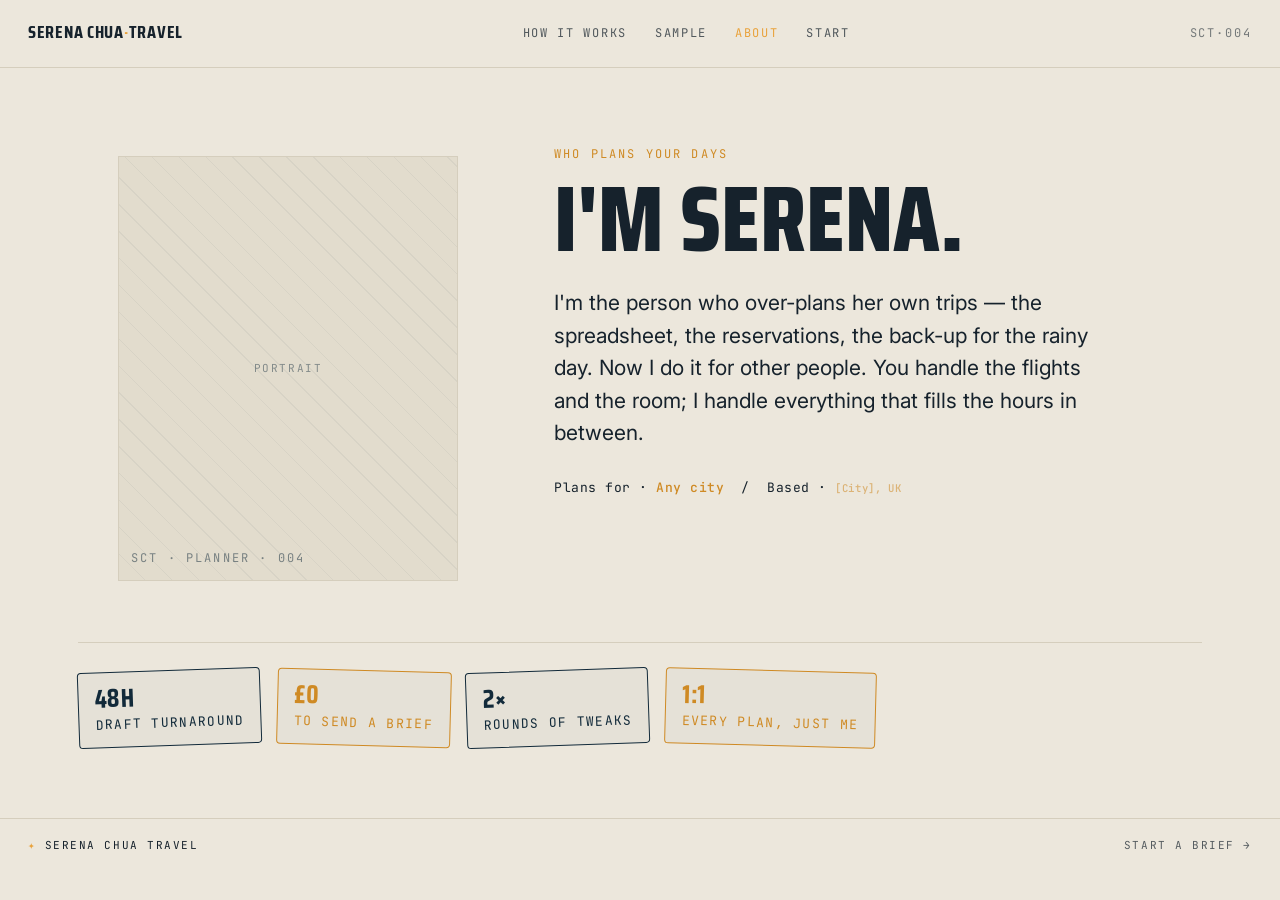
==== commit daf48d22: "Add five interchangeable themes + home theme picker Refactor the palette into CSS variables driven b" ====
--- a/about.html
+++ b/about.html
@@ -3,10 +3,11 @@
 <head>
   <meta charset="UTF-8" />
   <meta name="viewport" content="width=device-width, initial-scale=1.0" />
+  <script>(function(){try{var ok=['departures','atlas','riviera','nocturne','sunbaked'];var p=new URLSearchParams(location.search).get('theme');var t=(p&&ok.indexOf(p)>=0)?p:(localStorage.getItem('sct-theme')||'departures');if(ok.indexOf(t)<0)t='departures';document.documentElement.setAttribute('data-theme',t);if(p&&ok.indexOf(p)>=0)localStorage.setItem('sct-theme',t);}catch(e){}})();</script>
   <title>Serena Chua Travel — About</title>
   <link rel="preconnect" href="https://fonts.googleapis.com">
   <link rel="preconnect" href="https://fonts.gstatic.com" crossorigin>
-  <link href="https://fonts.googleapis.com/css2?family=Saira+Condensed:wght@600;700;800&family=Inter:wght@400;500&family=JetBrains+Mono:wght@400;500&display=swap" rel="stylesheet">
+  <link href="https://fonts.googleapis.com/css2?family=Saira+Condensed:wght@600;700;800&family=Space+Grotesk:wght@500;700&family=Bricolage+Grotesque:opsz,wght@12..96,700;12..96,800&family=Cormorant+Garamond:wght@600;700&family=Fraunces:opsz,wght@9..144,600;9..144,900&family=Inter:wght@400;500&family=JetBrains+Mono:wght@400;500&display=swap" rel="stylesheet">
   <link rel="stylesheet" href="styles.css" />
 </head>
 <body class="page-about light">
--- a/styles.css
+++ b/styles.css
@@ -5,7 +5,10 @@
    a time-blocked agenda that recurs in a different role per page.
    ============================================================ */
 
-:root {
+/* Semantic palette tokens (names kept for brevity):
+   --navy* = dark ground · --bone* = light ground · --amber* = accent.
+   Redefined per [data-theme]. Departures is the default. */
+:root, [data-theme="departures"] {
   --navy:      #122a3a;
   --navy-deep: #0c1e2b;
   --navy-line: #23394a;
@@ -17,13 +20,81 @@
   --sky:       #8ca3b2;
   --ink:       #16222c;
   --muted:     #55636e;
-
   --display: "Saira Condensed", "Arial Narrow", sans-serif;
-  --body:    "Inter", -apple-system, BlinkMacSystemFont, "Segoe UI", sans-serif;
-  --mono:    "JetBrains Mono", ui-monospace, "SFMono-Regular", monospace;
-
+  --radius: 0px;
+}
+
+[data-theme="atlas"] {
+  --navy:      #1f3d2f;
+  --navy-deep: #162e23;
+  --navy-line: #35543f;
+  --bone:      #efe9db;
+  --bone-soft: #e5ddca;
+  --bone-line: #d6ccb4;
+  --amber:     #cf7a3f;
+  --amber-deep:#ac5f2c;
+  --sky:       #9db3a2;
+  --ink:       #20291f;
+  --muted:     #5a6355;
+  --display: "Space Grotesk", sans-serif;
+  --radius: 0px;
+}
+
+[data-theme="riviera"] {
+  --navy:      #0f4c81;
+  --navy-deep: #0a3a64;
+  --navy-line: #2c6190;
+  --bone:      #f7f0e4;
+  --bone-soft: #efe4d2;
+  --bone-line: #e1d5c0;
+  --amber:     #ef6f5c;
+  --amber-deep:#d9553f;
+  --sky:       #a9c4dc;
+  --ink:       #173040;
+  --muted:     #5a6b78;
+  --display: "Bricolage Grotesque", sans-serif;
+  --radius: 12px;
+}
+
+[data-theme="nocturne"] {
+  --navy:      #161326;
+  --navy-deep: #0f0d1c;
+  --navy-line: #2c2740;
+  --bone:      #e9e6f0;
+  --bone-soft: #ddd8ea;
+  --bone-line: #cdc7dd;
+  --amber:     #cba14e;
+  --amber-deep:#a9863a;
+  --sky:       #9a93b5;
+  --ink:       #1c1830;
+  --muted:     #5b556e;
+  --display: "Cormorant Garamond", serif;
+  --radius: 0px;
+}
+
+[data-theme="sunbaked"] {
+  --navy:      #7a3b28;
+  --navy-deep: #633020;
+  --navy-line: #95523a;
+  --bone:      #f0e5d4;
+  --bone-soft: #e7d9c2;
+  --bone-line: #dbc9ad;
+  --amber:     #2f8071;
+  --amber-deep:#256356;
+  --sky:       #dcb6a2;
+  --ink:       #3a2a20;
+  --muted:     #6b5849;
+  --display: "Fraunces", serif;
+  --radius: 4px;
+}
+
+:root {
+  --body: "Inter", -apple-system, BlinkMacSystemFont, "Segoe UI", sans-serif;
+  --mono: "JetBrains Mono", ui-monospace, "SFMono-Regular", monospace;
   --maxw: 1180px;
 }
+
+html { transition: background-color .3s ease; }
 
 * { box-sizing: border-box; }
 html { scroll-behavior: smooth; }
@@ -55,7 +126,8 @@
   display: inline-flex; align-items: center; gap: .6em;
   font-family: var(--mono); font-size: 13px; letter-spacing: .14em; text-transform: uppercase;
   padding: 14px 22px; text-decoration: none; border: 1px solid currentColor; cursor: pointer;
-  background: none; transition: background .18s ease, color .18s ease, transform .18s ease;
+  background: none; border-radius: var(--radius);
+  transition: background .18s ease, color .18s ease, transform .18s ease;
 }
 .btn:hover { transform: translateY(-1px); }
 .btn--amber { background: var(--amber); color: var(--navy-deep); border-color: var(--amber); }
@@ -142,7 +214,7 @@
 .home__cta .note { color: var(--sky); font-family: var(--mono); font-size: 12px; letter-spacing: .1em; }
 
 /* itinerary card (the day) */
-.daycard { border: 1px solid var(--navy-line); background: rgba(255,255,255,.02); }
+.daycard { border: 1px solid var(--navy-line); background: rgba(255,255,255,.02); border-radius: var(--radius); overflow: hidden; }
 .daycard__top { display: flex; justify-content: space-between; align-items: baseline; padding: 16px 22px; border-bottom: 1px solid var(--navy-line); }
 .daycard__top h2 { font-family: var(--display); font-weight: 700; text-transform: uppercase; font-size: 22px; margin: 0; letter-spacing: .02em; }
 .daycard .agenda { border-top: none; padding: 6px 22px 12px; }
@@ -171,7 +243,7 @@
 .dials { border-top: 1px solid var(--bone-line); padding: 4vh 0 8vh; }
 .dials__lead { font-family: var(--mono); font-size: 12px; letter-spacing: .14em; text-transform: uppercase; color: var(--muted); margin-bottom: 20px; }
 .dials__grid { display: flex; flex-wrap: wrap; gap: 12px; }
-.dial { border: 1px solid var(--navy); padding: 12px 16px; }
+.dial { border: 1px solid var(--navy); padding: 12px 16px; border-radius: var(--radius); }
 .dial b { display: block; font-family: var(--display); text-transform: uppercase; font-size: 20px; letter-spacing: .02em; line-height: 1; }
 .dial span { font-family: var(--mono); font-size: 11px; letter-spacing: .1em; text-transform: uppercase; color: var(--amber-deep); }
 
@@ -186,7 +258,7 @@
 
 .sample { padding: 3vh 0 8vh; }
 .seg-input { position: absolute; opacity: 0; width: 1px; height: 1px; }
-.seg { display: inline-flex; border: 1px solid var(--navy); margin-bottom: 12px; }
+.seg { display: inline-flex; border: 1px solid var(--navy); margin-bottom: 12px; border-radius: var(--radius); overflow: hidden; }
 .seg label { font-family: var(--mono); font-size: 12px; letter-spacing: .1em; text-transform: uppercase; padding: 12px 20px; cursor: pointer; color: var(--navy); user-select: none; }
 .seg label + label { border-left: 1px solid var(--navy); }
 #fmt-strict:checked ~ .seg label[for="fmt-strict"],
@@ -198,22 +270,18 @@
 #fmt-strict:checked  ~ .fmt--strict  { display: block; }
 #fmt-options:checked ~ .fmt--options { display: block; }
 
-/* options mode — pick one per band */
-.band { padding: 20px 0; border-bottom: 1px solid var(--bone-line); }
-.band:first-child { border-top: 1px solid var(--bone-line); }
-.band__label { display: flex; align-items: baseline; gap: 12px; margin-bottom: 14px; }
-.band__label b { font-family: var(--display); text-transform: uppercase; font-size: 22px; letter-spacing: .02em; }
-.band__label span { font-family: var(--mono); font-size: 12px; letter-spacing: .08em; color: var(--amber-deep); }
-.opts { display: grid; grid-template-columns: repeat(3, 1fr); gap: 12px; }
-.opt { position: relative; border: 1px solid var(--bone-line); padding: 16px; cursor: pointer; display: block; transition: border-color .15s ease, background .15s ease; }
-.opt:hover { border-color: var(--navy); }
-.opt input { position: absolute; opacity: 0; }
-.opt__name { display: block; font-family: var(--display); font-weight: 700; text-transform: uppercase; font-size: 19px; line-height: 1; }
-.opt__note { display: block; font-size: 13px; color: var(--muted); margin-top: 6px; }
-.opt:has(input:checked) { background: var(--navy); border-color: var(--navy); }
-.opt:has(input:checked) .opt__name { color: var(--bone); }
-.opt:has(input:checked) .opt__note { color: var(--sky); }
-.opt:has(input:focus-visible) { outline: 2px solid var(--amber); outline-offset: 2px; }
+/* document viewer — the actual PDF you'd receive, in an iframe */
+.viewer { border: 1px solid var(--navy); background: #fff; border-radius: var(--radius); overflow: hidden; box-shadow: 0 24px 60px -34px rgba(18,42,58,.5); }
+.viewer__bar { display: flex; align-items: center; gap: 14px; background: var(--navy); color: var(--bone); padding: 12px 16px; }
+.viewer__dots { display: flex; gap: 6px; flex: none; }
+.viewer__dots i { width: 10px; height: 10px; border-radius: 50%; background: var(--navy-line); display: block; }
+.viewer__file { font-family: var(--mono); font-size: 12px; letter-spacing: .04em; opacity: .9; }
+.viewer__dl { margin-left: auto; font-family: var(--mono); font-size: 11px; letter-spacing: .12em; text-transform: uppercase; color: var(--amber); text-decoration: none; white-space: nowrap; }
+.viewer__dl:hover { text-decoration: underline; }
+.viewer__frame { display: block; width: 100%; height: 760px; border: 0; background: #f1efe9; }
+.viewer__note { font-family: var(--mono); font-size: 12px; letter-spacing: .04em; color: var(--muted); margin: 16px 0 0; }
+.viewer__note a { color: var(--amber-deep); }
+@media (max-width: 600px) { .viewer__frame { height: 560px; } }
 
 /* =====================================================================
    PAGE: ABOUT  — passport spread
@@ -222,18 +290,18 @@
 .passport { display: grid; grid-template-columns: minmax(280px, 420px) 1fr; gap: 56px; padding: 8vh 0 5vh; align-items: start; }
 .passport__photo {
   aspect-ratio: 4/5; background: var(--bone-soft); border: 1px solid var(--bone-line);
-  position: relative; display: grid; place-items: center;
-  background-image: repeating-linear-gradient(45deg, transparent 0 18px, rgba(18,42,58,.04) 18px 19px);
+  position: relative; display: grid; place-items: center; border-radius: var(--radius);
+  background-image: repeating-linear-gradient(45deg, transparent 0 18px, color-mix(in srgb, var(--navy) 5%, transparent) 18px 19px);
 }
 .passport__photo .code { position: absolute; bottom: 12px; left: 12px; color: var(--navy); opacity: .5; }
 .passport__photo .ph-label { font-family: var(--mono); font-size: 11px; letter-spacing: .14em; color: var(--navy); opacity: .45; text-transform: uppercase; }
 .passport__head .code { color: var(--amber-deep); }
 .passport__title { font-family: var(--display); font-weight: 800; text-transform: uppercase; font-size: clamp(44px, 8vw, 92px); line-height: .9; margin: 14px 0 0; }
-.passport__intro { font-size: clamp(17px, 2.2vw, 21px); max-width: 42ch; margin: 26px 0 0; color: #33424e; }
+.passport__intro { font-size: clamp(17px, 2.2vw, 21px); max-width: 42ch; margin: 26px 0 0; color: var(--ink); }
 .passport__field { margin-top: 28px; font-family: var(--mono); font-size: 13px; letter-spacing: .04em; }
 .passport__field b { color: var(--amber-deep); font-weight: 500; }
 .stamps { display: flex; flex-wrap: wrap; gap: 16px; padding: 3vh 0 8vh; border-top: 1px solid var(--bone-line); }
-.stamp { font-family: var(--mono); text-transform: uppercase; letter-spacing: .1em; border: 1.5px solid var(--navy); color: var(--navy); padding: 12px 16px; border-radius: 4px; font-size: 13px; transform: rotate(-2deg); background: rgba(18,42,58,.02); }
+.stamp { font-family: var(--mono); text-transform: uppercase; letter-spacing: .1em; border: 1.5px solid var(--navy); color: var(--navy); padding: 12px 16px; border-radius: 4px; font-size: 13px; transform: rotate(-2deg); background: color-mix(in srgb, var(--navy) 3%, transparent); }
 .stamp:nth-child(even) { transform: rotate(1.5deg); border-color: var(--amber-deep); color: var(--amber-deep); }
 .stamp b { display: block; font-family: var(--display); font-size: 26px; letter-spacing: .02em; line-height: 1; margin-bottom: 4px; }
 
@@ -242,15 +310,15 @@
    ===================================================================== */
 body.page-contact { background: var(--bone-soft); }
 .slip-wrap { display: grid; place-items: center; padding: 6vh 0 9vh; }
-.slip { width: min(660px, 100%); background: var(--bone); border: 1px solid var(--bone-line); box-shadow: 0 24px 60px -30px rgba(18,42,58,.4); }
+.slip { width: min(660px, 100%); background: var(--bone); border: 1px solid var(--bone-line); border-radius: var(--radius); overflow: hidden; box-shadow: 0 24px 60px -30px rgba(18,42,58,.4); }
 .slip__top { background: var(--navy); color: var(--bone); padding: 22px 30px; display: flex; justify-content: space-between; align-items: center; border-bottom: 2px dashed var(--bone-soft); }
 .slip__top h1 { font-family: var(--display); font-weight: 700; text-transform: uppercase; font-size: 30px; margin: 0; line-height: 1; }
 .slip__body { padding: 30px; }
-.slip__body > p { margin: 0 0 24px; color: #46545f; font-size: 15px; }
+.slip__body > p { margin: 0 0 24px; color: var(--muted); font-size: 15px; }
 .form { display: grid; gap: 20px; }
 .form__row { display: grid; grid-template-columns: 1fr 1fr; gap: 20px; }
 .field { display: grid; gap: 7px; }
-.field label, .field > .field-label { font-family: var(--mono); font-size: 11px; letter-spacing: .14em; text-transform: uppercase; color: #566572; }
+.field label, .field > .field-label { font-family: var(--mono); font-size: 11px; letter-spacing: .14em; text-transform: uppercase; color: var(--muted); }
 .field input, .field textarea, .field select {
   font-family: var(--body); font-size: 15px; color: var(--ink); background: transparent;
   border: none; border-bottom: 1.5px solid var(--bone-line); padding: 8px 2px;
@@ -260,7 +328,7 @@
 
 /* interest + format chips */
 .chips { display: flex; flex-wrap: wrap; gap: 8px; }
-.chip { position: relative; border: 1px solid var(--bone-line); padding: 8px 13px; font-family: var(--mono); font-size: 12px; letter-spacing: .06em; text-transform: uppercase; cursor: pointer; user-select: none; transition: background .15s, color .15s, border-color .15s; }
+.chip { position: relative; border: 1px solid var(--bone-line); border-radius: var(--radius); padding: 8px 13px; font-family: var(--mono); font-size: 12px; letter-spacing: .06em; text-transform: uppercase; cursor: pointer; user-select: none; transition: background .15s, color .15s, border-color .15s; }
 .chip:hover { border-color: var(--navy); }
 .chip input { position: absolute; opacity: 0; }
 .chip:has(input:checked) { background: var(--navy); color: var(--bone); border-color: var(--navy); }
@@ -268,6 +336,29 @@
 
 .slip__submit { display: flex; align-items: center; justify-content: space-between; gap: 16px; margin-top: 6px; flex-wrap: wrap; }
 .slip__submit .code { color: var(--amber-deep); }
+
+/* =====================================================================
+   THEME PICKER — home page, live-switches the whole site
+   ===================================================================== */
+.themes { padding: 1vh 0 8vh; }
+.themes__head { display: flex; align-items: baseline; justify-content: space-between; gap: 12px; flex-wrap: wrap; border-top: 1px solid var(--navy-line); padding-top: 18px; margin-bottom: 20px; }
+.themes__hint { font-family: var(--mono); font-size: 12px; letter-spacing: .08em; color: var(--sky); }
+.themes__grid { display: grid; grid-template-columns: repeat(5, 1fr); gap: 12px; }
+.tcard {
+  display: flex; flex-direction: column; gap: 16px; align-items: flex-start; text-align: left;
+  background: transparent; border: 1px solid var(--navy-line); border-radius: var(--radius);
+  padding: 18px; color: var(--bone); cursor: pointer;
+  transition: border-color .18s ease, transform .18s ease, background .18s ease;
+}
+.tcard:hover { border-color: var(--amber); transform: translateY(-2px); }
+.tcard[aria-pressed="true"] { border-color: var(--amber); background: rgba(255,255,255,.03); box-shadow: inset 0 0 0 1px var(--amber); }
+.tcard__name { font-size: 27px; line-height: 1; text-transform: uppercase; font-weight: 700; }
+.tcard__sw { display: flex; gap: 6px; margin-top: auto; }
+.tcard__sw i { width: 18px; height: 18px; border-radius: 50%; display: block; box-shadow: inset 0 0 0 1px rgba(255,255,255,.18); }
+.tcard__tag { font-family: var(--mono); font-size: 10px; letter-spacing: .12em; text-transform: uppercase; color: var(--sky); }
+
+@media (max-width: 860px) { .themes__grid { grid-template-columns: repeat(2, 1fr); } }
+@media (max-width: 480px) { .themes__grid { grid-template-columns: 1fr; } }
 
 /* =====================================================================
    a11y + responsive
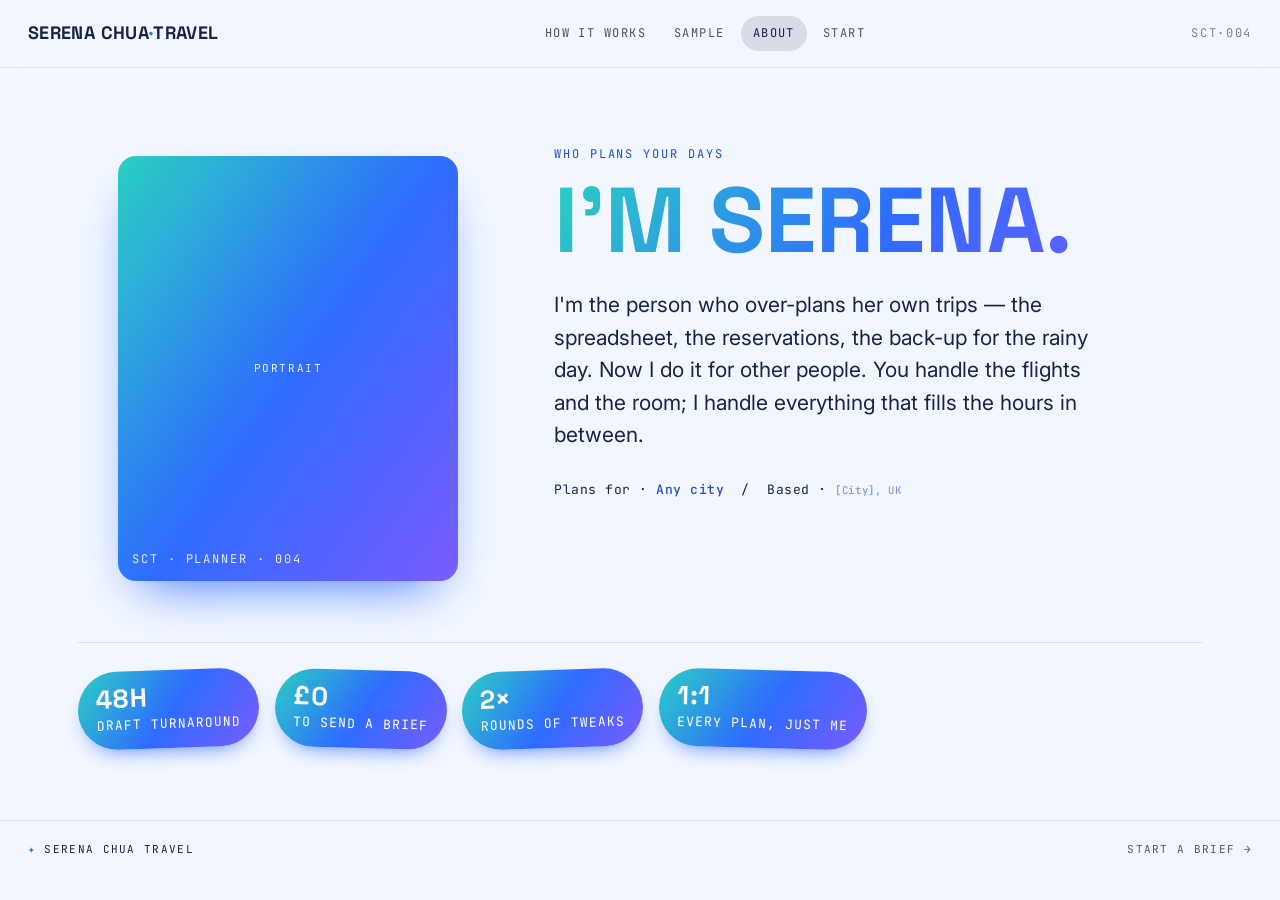
==== commit 2ac30f32: "Rework themes: Canva-inspired vivid gradients Replace the muted editorial themes with five bright gr" ====
--- a/about.html
+++ b/about.html
@@ -3,11 +3,11 @@
 <head>
   <meta charset="UTF-8" />
   <meta name="viewport" content="width=device-width, initial-scale=1.0" />
-  <script>(function(){try{var ok=['departures','atlas','riviera','nocturne','sunbaked'];var p=new URLSearchParams(location.search).get('theme');var t=(p&&ok.indexOf(p)>=0)?p:(localStorage.getItem('sct-theme')||'departures');if(ok.indexOf(t)<0)t='departures';document.documentElement.setAttribute('data-theme',t);if(p&&ok.indexOf(p)>=0)localStorage.setItem('sct-theme',t);}catch(e){}})();</script>
+  <script>(function(){try{var ok=['sorbet','lagoon','ultra','meadow','punch'];var p=new URLSearchParams(location.search).get('theme');var t=(p&&ok.indexOf(p)>=0)?p:(localStorage.getItem('sct-theme')||'lagoon');if(ok.indexOf(t)<0)t='lagoon';document.documentElement.setAttribute('data-theme',t);if(p&&ok.indexOf(p)>=0)localStorage.setItem('sct-theme',t);}catch(e){}})();</script>
   <title>Serena Chua Travel — About</title>
   <link rel="preconnect" href="https://fonts.googleapis.com">
   <link rel="preconnect" href="https://fonts.gstatic.com" crossorigin>
-  <link href="https://fonts.googleapis.com/css2?family=Saira+Condensed:wght@600;700;800&family=Space+Grotesk:wght@500;700&family=Bricolage+Grotesque:opsz,wght@12..96,700;12..96,800&family=Cormorant+Garamond:wght@600;700&family=Fraunces:opsz,wght@9..144,600;9..144,900&family=Inter:wght@400;500&family=JetBrains+Mono:wght@400;500&display=swap" rel="stylesheet">
+  <link href="https://fonts.googleapis.com/css2?family=Space+Grotesk:wght@500;700&family=Fraunces:opsz,wght@9..144,600;9..144,900&family=Bricolage+Grotesque:opsz,wght@12..96,700;12..96,800&family=Fredoka:wght@500;600;700&family=Unbounded:wght@700;800&family=Inter:wght@400;500&family=JetBrains+Mono:wght@400;500&display=swap" rel="stylesheet">
   <link rel="stylesheet" href="styles.css" />
 </head>
 <body class="page-about light">
--- a/styles.css
+++ b/styles.css
@@ -1,91 +1,68 @@
 /* ============================================================
    Serena Chua Travel — bespoke itinerary planning
-   "Departures" system: navy / bone / amber, signage display +
-   mono flight-codes. The signature artifact is the ITINERARY —
-   a time-blocked agenda that recurs in a different role per page.
+   Canva-inspired: vivid gradients, gradient-filled type, rounded
+   surfaces, pill buttons, playful display faces. Five themes, each
+   a gradient story. The signature artifact is the ITINERARY agenda.
    ============================================================ */
 
-/* Semantic palette tokens (names kept for brevity):
-   --navy* = dark ground · --bone* = light ground · --amber* = accent.
-   Redefined per [data-theme]. Departures is the default. */
-:root, [data-theme="departures"] {
-  --navy:      #122a3a;
-  --navy-deep: #0c1e2b;
-  --navy-line: #23394a;
-  --bone:      #ece7dc;
-  --bone-soft: #e2dccd;
-  --bone-line: #d5cebd;
-  --amber:     #e9a23b;
-  --amber-deep:#cf8a24;
-  --sky:       #8ca3b2;
-  --ink:       #16222c;
-  --muted:     #55636e;
-  --display: "Saira Condensed", "Arial Narrow", sans-serif;
-  --radius: 0px;
-}
-
-[data-theme="atlas"] {
-  --navy:      #1f3d2f;
-  --navy-deep: #162e23;
-  --navy-line: #35543f;
-  --bone:      #efe9db;
-  --bone-soft: #e5ddca;
-  --bone-line: #d6ccb4;
-  --amber:     #cf7a3f;
-  --amber-deep:#ac5f2c;
-  --sky:       #9db3a2;
-  --ink:       #20291f;
-  --muted:     #5a6355;
-  --display: "Space Grotesk", sans-serif;
-  --radius: 0px;
-}
-
-[data-theme="riviera"] {
-  --navy:      #0f4c81;
-  --navy-deep: #0a3a64;
-  --navy-line: #2c6190;
-  --bone:      #f7f0e4;
-  --bone-soft: #efe4d2;
-  --bone-line: #e1d5c0;
-  --amber:     #ef6f5c;
-  --amber-deep:#d9553f;
-  --sky:       #a9c4dc;
-  --ink:       #173040;
-  --muted:     #5a6b78;
-  --display: "Bricolage Grotesque", sans-serif;
-  --radius: 12px;
-}
-
-[data-theme="nocturne"] {
-  --navy:      #161326;
-  --navy-deep: #0f0d1c;
-  --navy-line: #2c2740;
-  --bone:      #e9e6f0;
-  --bone-soft: #ddd8ea;
-  --bone-line: #cdc7dd;
-  --amber:     #cba14e;
-  --amber-deep:#a9863a;
-  --sky:       #9a93b5;
-  --ink:       #1c1830;
-  --muted:     #5b556e;
-  --display: "Cormorant Garamond", serif;
-  --radius: 0px;
-}
-
-[data-theme="sunbaked"] {
-  --navy:      #7a3b28;
-  --navy-deep: #633020;
-  --navy-line: #95523a;
-  --bone:      #f0e5d4;
-  --bone-soft: #e7d9c2;
-  --bone-line: #dbc9ad;
-  --amber:     #2f8071;
-  --amber-deep:#256356;
-  --sky:       #dcb6a2;
-  --ink:       #3a2a20;
-  --muted:     #6b5849;
-  --display: "Fraunces", serif;
-  --radius: 4px;
+/* ---- Themes: colour names kept semantic ----
+   --navy* = deep brand ink (dark UI) · --bone* = light ground
+   --amber* = solid accent · --grad = signature gradient
+   --c1/2/3 = gradient stops · --on-grad(-muted) = text over gradient */
+
+:root, [data-theme="lagoon"] {          /* Canva teal → blue → violet */
+  --c1:#2ad0c3; --c2:#2f6bff; --c3:#7b5cff;
+  --grad: linear-gradient(125deg, #2ad0c3 0%, #2f6bff 52%, #7b5cff 100%);
+  --amber:#2f6bff; --amber-deep:#2350c8;
+  --navy:#142a5e; --navy-deep:#0f2049; --navy-line:#2c447e;
+  --bone:#f2f6ff; --bone-soft:#e6eeff; --bone-line:#d3e0f7;
+  --sky:#a9c4f0; --ink:#182542; --muted:#5a6a86;
+  --on-grad:#ffffff; --on-grad-muted:rgba(255,255,255,.82);
+  --display:"Space Grotesk", sans-serif; --radius:18px;
+}
+
+[data-theme="sorbet"] {                  /* coral → pink → gold */
+  --c1:#ff7a59; --c2:#ff4d8d; --c3:#ffb64d;
+  --grad: linear-gradient(125deg, #ff7a59 0%, #ff4d8d 52%, #ffb64d 100%);
+  --amber:#ff4d8d; --amber-deep:#d8356e;
+  --navy:#43182f; --navy-deep:#331124; --navy-line:#5f2a45;
+  --bone:#fff6f1; --bone-soft:#ffe9de; --bone-line:#f7d7c9;
+  --sky:#f2bccb; --ink:#3c2230; --muted:#8a6675;
+  --on-grad:#ffffff; --on-grad-muted:rgba(255,255,255,.85);
+  --display:"Fraunces", serif; --radius:20px;
+}
+
+[data-theme="ultra"] {                   /* violet → fuchsia → blue */
+  --c1:#7a2cff; --c2:#ff3ea5; --c3:#3a7bff;
+  --grad: linear-gradient(125deg, #7a2cff 0%, #ff3ea5 54%, #3a7bff 100%);
+  --amber:#ff3ea5; --amber-deep:#d61f82;
+  --navy:#2a1150; --navy-deep:#1f0c3c; --navy-line:#472a72;
+  --bone:#f8f2ff; --bone-soft:#efe2ff; --bone-line:#e0ccf5;
+  --sky:#cbb0ec; --ink:#241436; --muted:#6a5580;
+  --on-grad:#ffffff; --on-grad-muted:rgba(255,255,255,.85);
+  --display:"Bricolage Grotesque", sans-serif; --radius:18px;
+}
+
+[data-theme="meadow"] {                  /* lime → emerald → aqua (dark text) */
+  --c1:#aef05a; --c2:#22c98a; --c3:#12c2c2;
+  --grad: linear-gradient(125deg, #aef05a 0%, #22c98a 52%, #12c2c2 100%);
+  --amber:#12a37a; --amber-deep:#0c855f;
+  --navy:#0f3b30; --navy-deep:#0a2c24; --navy-line:#235448;
+  --bone:#f1fbf3; --bone-soft:#e2f6e8; --bone-line:#cfeccf;
+  --sky:#a7d8bf; --ink:#123026; --muted:#4f6b5c;
+  --on-grad:#0c3a2c; --on-grad-muted:rgba(12,58,44,.72);
+  --display:"Fredoka", sans-serif; --radius:22px;
+}
+
+[data-theme="punch"] {                   /* magenta → red → amber */
+  --c1:#ff2e7e; --c2:#ff5e3a; --c3:#ffc531;
+  --grad: linear-gradient(125deg, #ff2e7e 0%, #ff5e3a 52%, #ffc531 100%);
+  --amber:#ff2e7e; --amber-deep:#d8195f;
+  --navy:#4a1224; --navy-deep:#380d1b; --navy-line:#6e2740;
+  --bone:#fff5f2; --bone-soft:#ffe7e0; --bone-line:#f8d2c8;
+  --sky:#f2b7ac; --ink:#3a1a20; --muted:#8a6560;
+  --on-grad:#ffffff; --on-grad-muted:rgba(255,255,255,.86);
+  --display:"Unbounded", sans-serif; --radius:18px;
 }
 
 :root {
@@ -94,10 +71,8 @@
   --maxw: 1180px;
 }
 
-html { transition: background-color .3s ease; }
-
 * { box-sizing: border-box; }
-html { scroll-behavior: smooth; }
+html { scroll-behavior: smooth; transition: background-color .3s ease; }
 body {
   margin: 0; font-family: var(--body); color: var(--ink);
   background: var(--bone); line-height: 1.55;
@@ -108,259 +83,259 @@
 
 .wrap { max-width: var(--maxw); margin: 0 auto; padding: 0 28px; }
 
-/* flight-code caption motif */
-.code {
-  font-family: var(--mono); font-size: 12px; letter-spacing: .18em;
-  text-transform: uppercase; color: var(--amber);
-}
+/* caption motif */
+.code { font-family: var(--mono); font-size: 12px; letter-spacing: .16em; text-transform: uppercase; color: var(--amber-deep); }
 .code--muted { color: var(--sky); }
 .tbc { font-family: var(--mono); font-size: .82em; letter-spacing: .06em; opacity: .55; }
 
-.display {
-  font-family: var(--display); font-weight: 700; line-height: .92;
-  letter-spacing: -.01em; text-transform: uppercase;
-}
-
-/* buttons */
+.display { font-family: var(--display); font-weight: 700; line-height: .92; letter-spacing: -.01em; text-transform: uppercase; }
+
+/* gradient-filled headlines on light pages */
+.grad-text, .how-head h1, .sample-head h1, .passport__title { color: var(--amber-deep); }
+@supports ((-webkit-background-clip: text) or (background-clip: text)) {
+  .grad-text, .how-head h1, .sample-head h1, .passport__title {
+    background: var(--grad); -webkit-background-clip: text; background-clip: text;
+    -webkit-text-fill-color: transparent; color: transparent;
+  }
+}
+
+/* buttons — pill, gradient primary */
 .btn {
   display: inline-flex; align-items: center; gap: .6em;
-  font-family: var(--mono); font-size: 13px; letter-spacing: .14em; text-transform: uppercase;
-  padding: 14px 22px; text-decoration: none; border: 1px solid currentColor; cursor: pointer;
-  background: none; border-radius: var(--radius);
-  transition: background .18s ease, color .18s ease, transform .18s ease;
-}
-.btn:hover { transform: translateY(-1px); }
-.btn--amber { background: var(--amber); color: var(--navy-deep); border-color: var(--amber); }
-.btn--amber:hover { background: var(--amber-deep); border-color: var(--amber-deep); }
-.btn--ghost-light { color: var(--bone); }
-.btn--ghost-light:hover { background: var(--bone); color: var(--navy-deep); }
+  font-family: var(--mono); font-size: 13px; letter-spacing: .12em; text-transform: uppercase;
+  padding: 14px 24px; text-decoration: none; border: 1.5px solid currentColor; cursor: pointer;
+  background: none; border-radius: 999px;
+  transition: transform .18s ease, box-shadow .18s ease, background .18s ease, color .18s ease, filter .18s ease;
+}
+.btn:hover { transform: translateY(-2px); }
+.btn--amber { background: var(--grad); color: #fff; border-color: transparent; box-shadow: 0 10px 24px -10px var(--amber); }
+.btn--amber:hover { filter: brightness(1.06); box-shadow: 0 14px 30px -10px var(--amber); }
+.btn--ghost-light { color: var(--on-grad); border-color: color-mix(in srgb, var(--on-grad) 55%, transparent); }
+.btn--ghost-light:hover { background: var(--on-grad); color: var(--navy-deep); }
 .btn--ghost-dark { color: var(--navy); }
 .btn--ghost-dark:hover { background: var(--navy); color: var(--bone); }
 .btn__arrow { transition: transform .18s ease; }
 .btn:hover .btn__arrow { transform: translateX(3px); }
 
 /* =====================================================================
-   SHARED NAV + FOOTER  (adapt to page ground via body.dark)
+   NAV + FOOTER
    ===================================================================== */
 .nav {
   position: sticky; top: 0; z-index: 50; display: flex; align-items: center;
   justify-content: space-between; gap: 20px; padding: 16px 28px;
-  border-bottom: 1px solid var(--bone-line); background: var(--bone);
-}
-body.dark .nav { background: var(--navy); border-bottom-color: var(--navy-line); color: var(--bone); }
-.nav__brand { font-family: var(--display); font-weight: 700; text-transform: uppercase; letter-spacing: .04em; font-size: 18px; text-decoration: none; white-space: nowrap; }
+  border-bottom: 1px solid var(--bone-line); background: color-mix(in srgb, var(--bone) 82%, transparent);
+  backdrop-filter: saturate(140%) blur(8px);
+}
+body.dark .nav { background: transparent; border-bottom-color: rgba(255,255,255,.2); color: var(--on-grad); }
+.nav__brand { font-family: var(--display); font-weight: 700; text-transform: uppercase; letter-spacing: .02em; font-size: 18px; text-decoration: none; white-space: nowrap; }
 .nav__brand b { color: var(--amber); }
+body.dark .nav__brand b { color: var(--on-grad); }
 .nav__links { display: flex; gap: 4px; align-items: center; }
-.nav__links a {
-  font-family: var(--mono); font-size: 12px; letter-spacing: .14em; text-transform: uppercase;
-  text-decoration: none; padding: 8px 12px; opacity: .72;
-}
-.nav__links a:hover, .nav__links a[aria-current] { opacity: 1; color: var(--amber); }
-.nav__code { font-family: var(--mono); font-size: 12px; letter-spacing: .16em; opacity: .55; }
+.nav__links a { font-family: var(--mono); font-size: 12px; letter-spacing: .12em; text-transform: uppercase; text-decoration: none; padding: 8px 12px; border-radius: 999px; opacity: .78; }
+.nav__links a:hover, .nav__links a[aria-current] { opacity: 1; background: color-mix(in srgb, currentColor 12%, transparent); }
+.nav__code { font-family: var(--mono); font-size: 12px; letter-spacing: .14em; opacity: .55; }
 .nav__toggle { display: none; }
 
 .foot {
   display: flex; align-items: center; justify-content: space-between; flex-wrap: wrap; gap: 12px;
-  padding: 18px 28px; font-family: var(--mono); font-size: 11px; letter-spacing: .14em;
-  text-transform: uppercase; border-top: 1px solid var(--bone-line);
-}
-body.dark .foot { border-top-color: var(--navy-line); color: var(--sky); }
-.foot a { text-decoration: none; opacity: .7; }
-.foot a:hover { opacity: 1; color: var(--amber); }
+  padding: 20px 28px; font-family: var(--mono); font-size: 11px; letter-spacing: .12em;
+  text-transform: uppercase; border-top: 1px solid var(--bone-line); position: relative; z-index: 1;
+}
+body.dark .foot { border-top-color: rgba(255,255,255,.2); color: var(--on-grad-muted); }
+.foot a { text-decoration: none; opacity: .75; }
+.foot a:hover { opacity: 1; }
 .foot__mark { color: var(--amber); }
+body.dark .foot__mark { color: var(--on-grad); }
 
 @media (max-width: 780px) {
   .nav__links, .nav__code { display: none; }
   .nav__links.open {
     display: flex; flex-direction: column; align-items: flex-start; position: absolute;
-    top: 100%; left: 0; right: 0; background: inherit; padding: 8px 20px 18px;
+    top: 100%; left: 0; right: 0; background: var(--bone); padding: 8px 20px 18px;
     border-bottom: 1px solid var(--bone-line);
   }
-  body.dark .nav__links.open { border-bottom-color: var(--navy-line); }
-  .nav__toggle {
-    display: inline-block; font-family: var(--mono); font-size: 12px; letter-spacing: .14em;
-    text-transform: uppercase; background: none; border: 1px solid currentColor; color: inherit;
-    padding: 8px 12px; cursor: pointer;
-  }
-}
-
-/* =====================================================================
-   AGENDA — the itinerary timeline (signature, recurs per page)
+  body.dark .nav__links.open { background: var(--navy); }
+  .nav__toggle { display: inline-block; font-family: var(--mono); font-size: 12px; letter-spacing: .12em; text-transform: uppercase; background: none; border: 1.5px solid currentColor; color: inherit; padding: 8px 14px; border-radius: 999px; cursor: pointer; }
+}
+
+/* =====================================================================
+   AGENDA — itinerary timeline
    ===================================================================== */
 .agenda { border-top: 1px solid var(--bone-line); }
-.slot {
-  display: grid; grid-template-columns: 88px 1fr; gap: 22px;
-  padding: 15px 0; border-bottom: 1px solid var(--bone-line); align-items: baseline;
-}
-.slot__time { font-family: var(--mono); font-size: 13px; letter-spacing: .06em; color: var(--amber-deep); white-space: nowrap; }
-.slot__name { font-family: var(--display); font-weight: 700; text-transform: uppercase; font-size: 22px; line-height: 1; letter-spacing: .01em; }
+.slot { display: grid; grid-template-columns: 88px 1fr; gap: 22px; padding: 15px 0; border-bottom: 1px solid var(--bone-line); align-items: baseline; }
+.slot__time { font-family: var(--mono); font-size: 13px; letter-spacing: .04em; color: var(--amber-deep); white-space: nowrap; }
+.slot__name { font-family: var(--display); font-weight: 700; text-transform: uppercase; font-size: 21px; line-height: 1.05; letter-spacing: .01em; }
 .slot__note { display: block; font-family: var(--body); font-size: 14px; color: var(--muted); margin-top: 5px; line-height: 1.4; }
 body.dark .agenda { border-top-color: var(--navy-line); }
 body.dark .slot { border-bottom-color: var(--navy-line); }
-body.dark .slot__time { color: var(--amber); }
-body.dark .slot__note { color: var(--sky); }
-
-/* =====================================================================
-   PAGE: HOME  — hero + itinerary teaser
-   ===================================================================== */
-body.page-home { background: var(--navy); color: var(--bone); }
+body.dark .slot__time { color: var(--on-grad); }
+body.dark .slot__note { color: var(--on-grad-muted); }
+
+/* =====================================================================
+   PAGE: HOME — gradient hero + floating colour blobs
+   ===================================================================== */
+body.page-home { background: var(--grad); color: var(--on-grad); position: relative; overflow-x: clip; }
+body.page-home::before, body.page-home::after { content: ""; position: fixed; border-radius: 50%; filter: blur(80px); z-index: 0; pointer-events: none; }
+body.page-home::before { width: 540px; height: 540px; background: var(--c3); opacity: .5; top: -140px; right: -90px; mix-blend-mode: screen; }
+body.page-home::after  { width: 480px; height: 480px; background: var(--c1); opacity: .45; bottom: -160px; left: -110px; mix-blend-mode: screen; }
+body.page-home .nav, body.page-home main, body.page-home .foot { position: relative; z-index: 1; }
+
 .home { display: grid; grid-template-columns: 1.05fr .95fr; gap: 56px; align-items: center; padding: 8vh 0 6vh; }
 .home__kicker { display: flex; align-items: center; gap: 14px; margin-bottom: 22px; }
-.home__kicker .line { height: 1px; background: var(--navy-line); flex: 1; }
-.home__title { font-family: var(--display); font-weight: 800; text-transform: uppercase; font-size: clamp(52px, 8vw, 108px); line-height: .86; letter-spacing: -.02em; margin: 0; }
-.home__title span { color: var(--amber); }
-.home__sub { max-width: 44ch; margin: 24px 0 32px; color: var(--sky); font-size: clamp(16px, 1.6vw, 18px); }
+.home__kicker .code { color: var(--on-grad); }
+.home__kicker .line { height: 2px; border-radius: 2px; background: color-mix(in srgb, var(--on-grad) 40%, transparent); flex: 1; }
+.home__title { font-family: var(--display); font-weight: 800; text-transform: uppercase; font-size: clamp(52px, 8vw, 108px); line-height: .88; letter-spacing: -.02em; margin: 0; color: var(--on-grad); }
+.home__title span { color: var(--on-grad); -webkit-text-stroke: 2px var(--on-grad); -webkit-text-fill-color: transparent; }
+.home__sub { max-width: 44ch; margin: 24px 0 32px; color: var(--on-grad-muted); font-size: clamp(16px, 1.6vw, 18px); }
 .home__cta { display: flex; align-items: center; gap: 20px; flex-wrap: wrap; }
-.home__cta .note { color: var(--sky); font-family: var(--mono); font-size: 12px; letter-spacing: .1em; }
-
-/* itinerary card (the day) */
-.daycard { border: 1px solid var(--navy-line); background: rgba(255,255,255,.02); border-radius: var(--radius); overflow: hidden; }
-.daycard__top { display: flex; justify-content: space-between; align-items: baseline; padding: 16px 22px; border-bottom: 1px solid var(--navy-line); }
-.daycard__top h2 { font-family: var(--display); font-weight: 700; text-transform: uppercase; font-size: 22px; margin: 0; letter-spacing: .02em; }
+.home__cta .note { color: var(--on-grad-muted); font-family: var(--mono); font-size: 12px; letter-spacing: .08em; }
+
+/* itinerary card (the day) — frosted over the gradient */
+.daycard { border: 1px solid rgba(255,255,255,.28); background: color-mix(in srgb, var(--bone) 16%, transparent); border-radius: var(--radius); overflow: hidden; backdrop-filter: blur(10px); box-shadow: 0 30px 60px -30px rgba(0,0,0,.35); }
+.daycard__top { display: flex; justify-content: space-between; align-items: baseline; padding: 16px 22px; border-bottom: 1px solid rgba(255,255,255,.22); }
+.daycard__top h2 { font-family: var(--display); font-weight: 700; text-transform: uppercase; font-size: 22px; margin: 0; letter-spacing: .02em; color: var(--on-grad); }
 .daycard .agenda { border-top: none; padding: 6px 22px 12px; }
+.daycard .agenda .slot { border-bottom-color: rgba(255,255,255,.16); }
+.daycard .slot__name { color: var(--on-grad); }
+.daycard .slot__time { color: var(--on-grad); opacity: .85; }
+.daycard .slot__note { color: var(--on-grad-muted); }
 
 /* reveal */
 @media (prefers-reduced-motion: no-preference) {
   .reveal { opacity: 0; transform: translateY(14px); animation: rise .7s cubic-bezier(.2,.7,.2,1) forwards; }
   .reveal:nth-child(2){animation-delay:.08s}.reveal:nth-child(3){animation-delay:.16s}
   @keyframes rise { to { opacity: 1; transform: none; } }
-}
-
-/* =====================================================================
-   PAGE: HOW IT WORKS  — brief → plan → itinerary (a real sequence)
+  body.page-home::before { animation: float1 16s ease-in-out infinite; }
+  body.page-home::after  { animation: float2 20s ease-in-out infinite; }
+  @keyframes float1 { 50% { transform: translate(-34px, 46px) scale(1.12); } }
+  @keyframes float2 { 50% { transform: translate(34px, -32px) scale(1.06); } }
+}
+
+/* =====================================================================
+   THEME PICKER — home, live-switches the whole site
+   ===================================================================== */
+.themes { padding: 1vh 0 9vh; }
+.themes__head { display: flex; align-items: baseline; justify-content: space-between; gap: 12px; flex-wrap: wrap; border-top: 1px solid rgba(255,255,255,.24); padding-top: 20px; margin-bottom: 20px; }
+.themes__head .code { color: var(--on-grad); }
+.themes__hint { font-family: var(--mono); font-size: 12px; letter-spacing: .06em; color: var(--on-grad-muted); }
+.themes__grid { display: grid; grid-template-columns: repeat(5, 1fr); gap: 14px; }
+.tcard {
+  display: flex; flex-direction: column; gap: 14px; align-items: stretch; text-align: left;
+  background: color-mix(in srgb, var(--bone) 15%, transparent); border: 1px solid rgba(255,255,255,.3);
+  border-radius: var(--radius); padding: 18px; color: var(--on-grad); cursor: pointer;
+  backdrop-filter: blur(8px);
+  transition: transform .18s ease, box-shadow .18s ease, background .18s ease;
+}
+.tcard:hover { transform: translateY(-3px); box-shadow: 0 18px 34px -18px rgba(0,0,0,.4); }
+.tcard[aria-pressed="true"] { background: color-mix(in srgb, var(--bone) 26%, transparent); box-shadow: 0 0 0 2px var(--on-grad) inset; }
+.tcard__name { font-size: 27px; line-height: 1; text-transform: uppercase; font-weight: 700; }
+.tcard__tag { font-family: var(--mono); font-size: 10px; letter-spacing: .1em; text-transform: uppercase; color: var(--on-grad-muted); }
+.tcard__grad { height: 30px; border-radius: 999px; margin-top: auto; box-shadow: inset 0 0 0 1px rgba(255,255,255,.25); }
+@media (max-width: 860px) { .themes__grid { grid-template-columns: repeat(2, 1fr); } }
+@media (max-width: 480px) { .themes__grid { grid-template-columns: 1fr; } }
+
+/* =====================================================================
+   PAGE: HOW IT WORKS
    ===================================================================== */
 body.page-how { background: var(--bone); }
 .how-head { padding: 8vh 0 3vh; }
-.how-head h1 { font-family: var(--display); font-weight: 800; text-transform: uppercase; font-size: clamp(44px, 8vw, 96px); line-height: .88; margin: 10px 0 0; }
+.how-head h1 { font-family: var(--display); font-weight: 800; text-transform: uppercase; font-size: clamp(44px, 8vw, 96px); line-height: .9; margin: 10px 0 0; }
 .how-head p { max-width: 52ch; margin: 20px 0 0; color: var(--muted); }
 
-.flow { display: grid; grid-template-columns: repeat(3, 1fr); gap: 22px; padding-bottom: 5vh; }
-.flow__step { border-top: 2px solid var(--navy); padding-top: 18px; }
-.flow__num { font-family: var(--mono); font-size: 12px; letter-spacing: .14em; color: var(--amber-deep); }
-.flow__step h3 { font-family: var(--display); font-weight: 700; text-transform: uppercase; font-size: clamp(24px, 3vw, 32px); margin: 8px 0 8px; line-height: .95; }
+.flow { display: grid; grid-template-columns: repeat(3, 1fr); gap: 20px; padding-bottom: 5vh; }
+.flow__step { border-radius: var(--radius); padding: 24px; background: var(--bone-soft); border: 1px solid var(--bone-line); }
+.flow__num { font-family: var(--mono); font-size: 12px; letter-spacing: .12em; color: var(--amber-deep); }
+.flow__step h3 { font-family: var(--display); font-weight: 700; text-transform: uppercase; font-size: clamp(24px, 3vw, 32px); margin: 8px 0 8px; line-height: .98; }
 .flow__step p { margin: 0; color: var(--muted); font-size: 15px; }
 
 .dials { border-top: 1px solid var(--bone-line); padding: 4vh 0 8vh; }
-.dials__lead { font-family: var(--mono); font-size: 12px; letter-spacing: .14em; text-transform: uppercase; color: var(--muted); margin-bottom: 20px; }
+.dials__lead { font-family: var(--mono); font-size: 12px; letter-spacing: .12em; text-transform: uppercase; color: var(--muted); margin-bottom: 20px; }
 .dials__grid { display: flex; flex-wrap: wrap; gap: 12px; }
-.dial { border: 1px solid var(--navy); padding: 12px 16px; border-radius: var(--radius); }
-.dial b { display: block; font-family: var(--display); text-transform: uppercase; font-size: 20px; letter-spacing: .02em; line-height: 1; }
-.dial span { font-family: var(--mono); font-size: 11px; letter-spacing: .1em; text-transform: uppercase; color: var(--amber-deep); }
-
-/* =====================================================================
-   PAGE: SAMPLE  — the Strict / Options toggle (CSS-only)
+.dial { border: none; padding: 14px 18px; border-radius: 999px; color: #fff; background: var(--grad); box-shadow: 0 10px 22px -12px var(--amber); }
+.dial b { display: block; font-family: var(--display); text-transform: uppercase; font-size: 19px; letter-spacing: .02em; line-height: 1; }
+.dial span { font-family: var(--mono); font-size: 10px; letter-spacing: .1em; text-transform: uppercase; opacity: .85; }
+
+/* =====================================================================
+   PAGE: SAMPLE
    ===================================================================== */
 body.page-sample { background: var(--bone); }
 .sample-head { padding: 8vh 0 2vh; }
-.sample-head h1 { font-family: var(--display); font-weight: 800; text-transform: uppercase; font-size: clamp(44px, 8vw, 96px); line-height: .88; margin: 10px 0 0; }
+.sample-head h1 { font-family: var(--display); font-weight: 800; text-transform: uppercase; font-size: clamp(44px, 8vw, 96px); line-height: .9; margin: 10px 0 0; }
 .sample-head p { max-width: 52ch; margin: 18px 0 0; color: var(--muted); }
-.sample-meta { font-family: var(--mono); font-size: 12px; letter-spacing: .1em; text-transform: uppercase; color: var(--amber-deep); margin-top: 22px; }
+.sample-meta { font-family: var(--mono); font-size: 12px; letter-spacing: .08em; text-transform: uppercase; color: var(--amber-deep); margin-top: 22px; }
 
 .sample { padding: 3vh 0 8vh; }
 .seg-input { position: absolute; opacity: 0; width: 1px; height: 1px; }
-.seg { display: inline-flex; border: 1px solid var(--navy); margin-bottom: 12px; border-radius: var(--radius); overflow: hidden; }
-.seg label { font-family: var(--mono); font-size: 12px; letter-spacing: .1em; text-transform: uppercase; padding: 12px 20px; cursor: pointer; color: var(--navy); user-select: none; }
-.seg label + label { border-left: 1px solid var(--navy); }
+.seg { display: inline-flex; border: 1.5px solid var(--navy); margin-bottom: 12px; border-radius: 999px; overflow: hidden; }
+.seg label { font-family: var(--mono); font-size: 12px; letter-spacing: .08em; text-transform: uppercase; padding: 12px 22px; cursor: pointer; color: var(--navy); user-select: none; }
 #fmt-strict:checked ~ .seg label[for="fmt-strict"],
 #fmt-options:checked ~ .seg label[for="fmt-options"] { background: var(--navy); color: var(--bone); }
 .seg-input:focus-visible ~ .seg { outline: 2px solid var(--amber); outline-offset: 3px; }
-.seg-cap { font-family: var(--mono); font-size: 12px; letter-spacing: .06em; color: var(--muted); margin: 0 0 24px; }
+.seg-cap { font-family: var(--mono); font-size: 12px; letter-spacing: .04em; color: var(--muted); margin: 0 0 24px; }
 
 .fmt { display: none; }
 #fmt-strict:checked  ~ .fmt--strict  { display: block; }
 #fmt-options:checked ~ .fmt--options { display: block; }
 
-/* document viewer — the actual PDF you'd receive, in an iframe */
-.viewer { border: 1px solid var(--navy); background: #fff; border-radius: var(--radius); overflow: hidden; box-shadow: 0 24px 60px -34px rgba(18,42,58,.5); }
-.viewer__bar { display: flex; align-items: center; gap: 14px; background: var(--navy); color: var(--bone); padding: 12px 16px; }
+.viewer { border: 1px solid var(--bone-line); background: #fff; border-radius: var(--radius); overflow: hidden; box-shadow: 0 30px 60px -34px rgba(0,0,0,.35); }
+.viewer__bar { display: flex; align-items: center; gap: 14px; background: var(--navy); color: var(--bone); padding: 12px 18px; }
 .viewer__dots { display: flex; gap: 6px; flex: none; }
-.viewer__dots i { width: 10px; height: 10px; border-radius: 50%; background: var(--navy-line); display: block; }
+.viewer__dots i { width: 10px; height: 10px; border-radius: 50%; background: var(--amber); display: block; }
+.viewer__dots i:nth-child(2){ background: var(--c1); } .viewer__dots i:nth-child(3){ background: var(--c3); }
 .viewer__file { font-family: var(--mono); font-size: 12px; letter-spacing: .04em; opacity: .9; }
-.viewer__dl { margin-left: auto; font-family: var(--mono); font-size: 11px; letter-spacing: .12em; text-transform: uppercase; color: var(--amber); text-decoration: none; white-space: nowrap; }
-.viewer__dl:hover { text-decoration: underline; }
+.viewer__dl { margin-left: auto; font-family: var(--mono); font-size: 11px; letter-spacing: .1em; text-transform: uppercase; color: var(--bone); text-decoration: underline; white-space: nowrap; }
 .viewer__frame { display: block; width: 100%; height: 760px; border: 0; background: #f1efe9; }
 .viewer__note { font-family: var(--mono); font-size: 12px; letter-spacing: .04em; color: var(--muted); margin: 16px 0 0; }
 .viewer__note a { color: var(--amber-deep); }
 @media (max-width: 600px) { .viewer__frame { height: 560px; } }
 
 /* =====================================================================
-   PAGE: ABOUT  — passport spread
+   PAGE: ABOUT — passport spread
    ===================================================================== */
 body.page-about { background: var(--bone); }
 .passport { display: grid; grid-template-columns: minmax(280px, 420px) 1fr; gap: 56px; padding: 8vh 0 5vh; align-items: start; }
-.passport__photo {
-  aspect-ratio: 4/5; background: var(--bone-soft); border: 1px solid var(--bone-line);
-  position: relative; display: grid; place-items: center; border-radius: var(--radius);
-  background-image: repeating-linear-gradient(45deg, transparent 0 18px, color-mix(in srgb, var(--navy) 5%, transparent) 18px 19px);
-}
-.passport__photo .code { position: absolute; bottom: 12px; left: 12px; color: var(--navy); opacity: .5; }
-.passport__photo .ph-label { font-family: var(--mono); font-size: 11px; letter-spacing: .14em; color: var(--navy); opacity: .45; text-transform: uppercase; }
+.passport__photo { aspect-ratio: 4/5; background: var(--grad); border: none; border-radius: var(--radius); position: relative; display: grid; place-items: center; box-shadow: 0 24px 50px -24px var(--amber); }
+.passport__photo .code { position: absolute; bottom: 12px; left: 14px; color: #fff; opacity: .85; }
+.passport__photo .ph-label { font-family: var(--mono); font-size: 11px; letter-spacing: .14em; color: #fff; opacity: .9; text-transform: uppercase; }
 .passport__head .code { color: var(--amber-deep); }
-.passport__title { font-family: var(--display); font-weight: 800; text-transform: uppercase; font-size: clamp(44px, 8vw, 92px); line-height: .9; margin: 14px 0 0; }
+.passport__title { font-family: var(--display); font-weight: 800; text-transform: uppercase; font-size: clamp(44px, 8vw, 92px); line-height: .92; margin: 14px 0 0; }
 .passport__intro { font-size: clamp(17px, 2.2vw, 21px); max-width: 42ch; margin: 26px 0 0; color: var(--ink); }
 .passport__field { margin-top: 28px; font-family: var(--mono); font-size: 13px; letter-spacing: .04em; }
 .passport__field b { color: var(--amber-deep); font-weight: 500; }
 .stamps { display: flex; flex-wrap: wrap; gap: 16px; padding: 3vh 0 8vh; border-top: 1px solid var(--bone-line); }
-.stamp { font-family: var(--mono); text-transform: uppercase; letter-spacing: .1em; border: 1.5px solid var(--navy); color: var(--navy); padding: 12px 16px; border-radius: 4px; font-size: 13px; transform: rotate(-2deg); background: color-mix(in srgb, var(--navy) 3%, transparent); }
-.stamp:nth-child(even) { transform: rotate(1.5deg); border-color: var(--amber-deep); color: var(--amber-deep); }
+.stamp { font-family: var(--mono); text-transform: uppercase; letter-spacing: .08em; border: none; color: #fff; padding: 14px 18px; border-radius: 999px; font-size: 13px; transform: rotate(-2deg); background: var(--grad); box-shadow: 0 10px 22px -12px var(--amber); }
+.stamp:nth-child(even) { transform: rotate(1.5deg); }
 .stamp b { display: block; font-family: var(--display); font-size: 26px; letter-spacing: .02em; line-height: 1; margin-bottom: 4px; }
 
 /* =====================================================================
-   PAGE: CONTACT  — the trip brief
+   PAGE: CONTACT — trip brief
    ===================================================================== */
 body.page-contact { background: var(--bone-soft); }
 .slip-wrap { display: grid; place-items: center; padding: 6vh 0 9vh; }
-.slip { width: min(660px, 100%); background: var(--bone); border: 1px solid var(--bone-line); border-radius: var(--radius); overflow: hidden; box-shadow: 0 24px 60px -30px rgba(18,42,58,.4); }
-.slip__top { background: var(--navy); color: var(--bone); padding: 22px 30px; display: flex; justify-content: space-between; align-items: center; border-bottom: 2px dashed var(--bone-soft); }
+.slip { width: min(660px, 100%); background: var(--bone); border: 1px solid var(--bone-line); border-radius: var(--radius); overflow: hidden; box-shadow: 0 30px 70px -34px rgba(0,0,0,.3); }
+.slip__top { background: var(--grad); color: #fff; padding: 24px 30px; display: flex; justify-content: space-between; align-items: center; }
+.slip__top .code { color: #fff; opacity: .9; }
 .slip__top h1 { font-family: var(--display); font-weight: 700; text-transform: uppercase; font-size: 30px; margin: 0; line-height: 1; }
 .slip__body { padding: 30px; }
 .slip__body > p { margin: 0 0 24px; color: var(--muted); font-size: 15px; }
 .form { display: grid; gap: 20px; }
 .form__row { display: grid; grid-template-columns: 1fr 1fr; gap: 20px; }
 .field { display: grid; gap: 7px; }
-.field label, .field > .field-label { font-family: var(--mono); font-size: 11px; letter-spacing: .14em; text-transform: uppercase; color: var(--muted); }
-.field input, .field textarea, .field select {
-  font-family: var(--body); font-size: 15px; color: var(--ink); background: transparent;
-  border: none; border-bottom: 1.5px solid var(--bone-line); padding: 8px 2px;
-}
-.field input:focus, .field textarea:focus, .field select:focus { outline: none; border-bottom-color: var(--amber-deep); }
+.field label, .field > .field-label { font-family: var(--mono); font-size: 11px; letter-spacing: .12em; text-transform: uppercase; color: var(--muted); }
+.field input, .field textarea, .field select { font-family: var(--body); font-size: 15px; color: var(--ink); background: transparent; border: none; border-bottom: 1.5px solid var(--bone-line); padding: 8px 2px; }
+.field input:focus, .field textarea:focus, .field select:focus { outline: none; border-bottom-color: var(--amber); }
 .field textarea { resize: vertical; min-height: 80px; }
 
-/* interest + format chips */
 .chips { display: flex; flex-wrap: wrap; gap: 8px; }
-.chip { position: relative; border: 1px solid var(--bone-line); border-radius: var(--radius); padding: 8px 13px; font-family: var(--mono); font-size: 12px; letter-spacing: .06em; text-transform: uppercase; cursor: pointer; user-select: none; transition: background .15s, color .15s, border-color .15s; }
-.chip:hover { border-color: var(--navy); }
+.chip { position: relative; border: 1.5px solid var(--bone-line); border-radius: 999px; padding: 8px 15px; font-family: var(--mono); font-size: 12px; letter-spacing: .04em; text-transform: uppercase; cursor: pointer; user-select: none; transition: background .15s, color .15s, border-color .15s; }
+.chip:hover { border-color: var(--amber); }
 .chip input { position: absolute; opacity: 0; }
-.chip:has(input:checked) { background: var(--navy); color: var(--bone); border-color: var(--navy); }
+.chip:has(input:checked) { background: var(--grad); color: #fff; border-color: transparent; }
 .chip:has(input:focus-visible) { outline: 2px solid var(--amber); outline-offset: 2px; }
-
 .slip__submit { display: flex; align-items: center; justify-content: space-between; gap: 16px; margin-top: 6px; flex-wrap: wrap; }
 .slip__submit .code { color: var(--amber-deep); }
 
 /* =====================================================================
-   THEME PICKER — home page, live-switches the whole site
-   ===================================================================== */
-.themes { padding: 1vh 0 8vh; }
-.themes__head { display: flex; align-items: baseline; justify-content: space-between; gap: 12px; flex-wrap: wrap; border-top: 1px solid var(--navy-line); padding-top: 18px; margin-bottom: 20px; }
-.themes__hint { font-family: var(--mono); font-size: 12px; letter-spacing: .08em; color: var(--sky); }
-.themes__grid { display: grid; grid-template-columns: repeat(5, 1fr); gap: 12px; }
-.tcard {
-  display: flex; flex-direction: column; gap: 16px; align-items: flex-start; text-align: left;
-  background: transparent; border: 1px solid var(--navy-line); border-radius: var(--radius);
-  padding: 18px; color: var(--bone); cursor: pointer;
-  transition: border-color .18s ease, transform .18s ease, background .18s ease;
-}
-.tcard:hover { border-color: var(--amber); transform: translateY(-2px); }
-.tcard[aria-pressed="true"] { border-color: var(--amber); background: rgba(255,255,255,.03); box-shadow: inset 0 0 0 1px var(--amber); }
-.tcard__name { font-size: 27px; line-height: 1; text-transform: uppercase; font-weight: 700; }
-.tcard__sw { display: flex; gap: 6px; margin-top: auto; }
-.tcard__sw i { width: 18px; height: 18px; border-radius: 50%; display: block; box-shadow: inset 0 0 0 1px rgba(255,255,255,.18); }
-.tcard__tag { font-family: var(--mono); font-size: 10px; letter-spacing: .12em; text-transform: uppercase; color: var(--sky); }
-
-@media (max-width: 860px) { .themes__grid { grid-template-columns: repeat(2, 1fr); } }
-@media (max-width: 480px) { .themes__grid { grid-template-columns: 1fr; } }
-
-/* =====================================================================
    a11y + responsive
    ===================================================================== */
 :focus-visible { outline: 2px solid var(--amber); outline-offset: 3px; }
@@ -368,8 +343,7 @@
 
 @media (max-width: 860px) {
   .home { grid-template-columns: 1fr; gap: 40px; padding-top: 6vh; }
-  .flow { grid-template-columns: 1fr; gap: 28px; }
-  .opts { grid-template-columns: 1fr; }
+  .flow { grid-template-columns: 1fr; gap: 16px; }
   .passport { grid-template-columns: 1fr; gap: 32px; }
 }
 @media (max-width: 520px) {
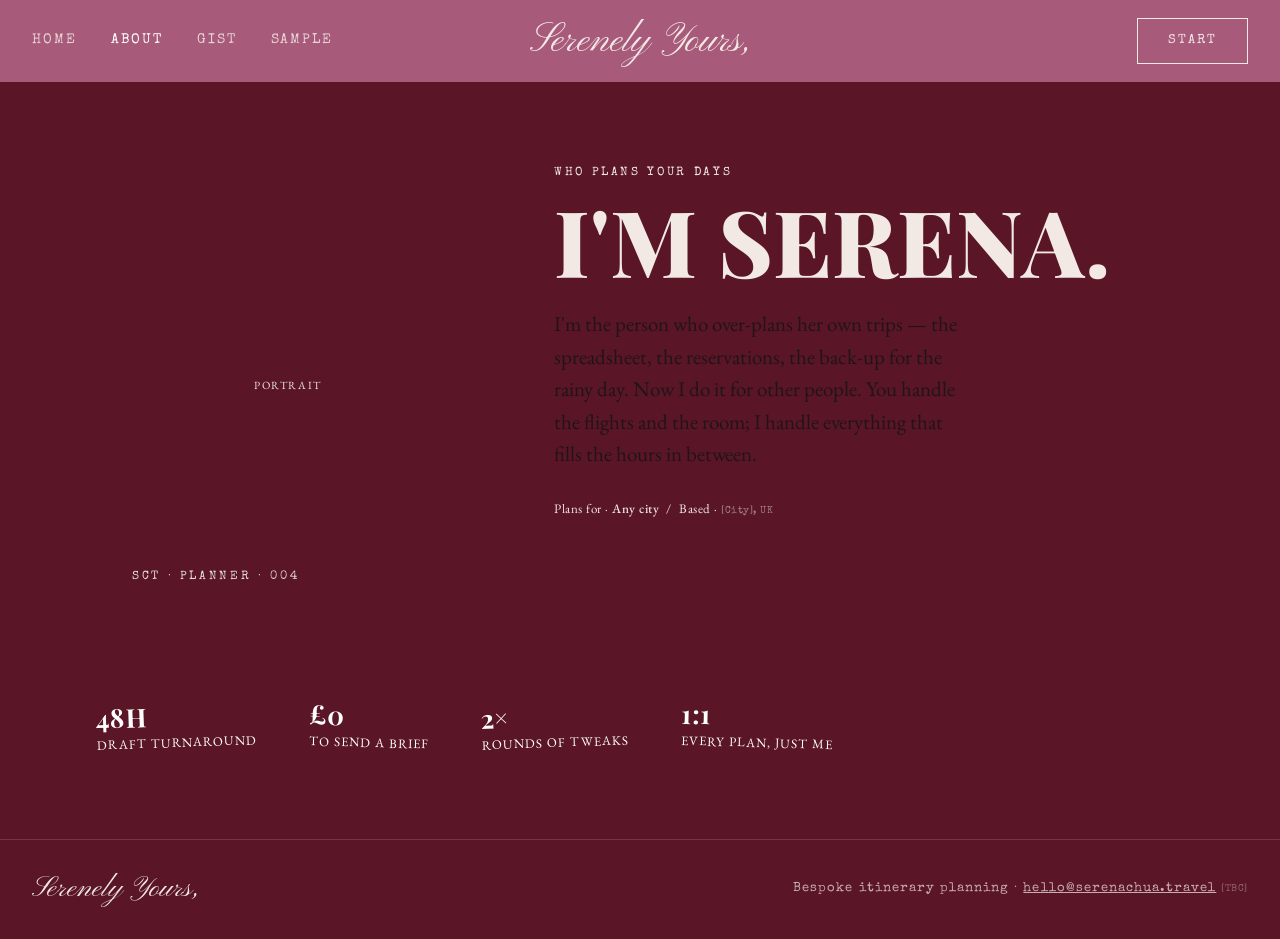
==== commit 3940f1e2: "feat: vintage foundation — tokens, fonts, shared nav/footer; remove theme system" ====
--- a/about.html
+++ b/about.html
@@ -3,25 +3,24 @@
 <head>
   <meta charset="UTF-8" />
   <meta name="viewport" content="width=device-width, initial-scale=1.0" />
-  <script>(function(){try{var ok=['sorbet','lagoon','ultra','meadow','punch'];var p=new URLSearchParams(location.search).get('theme');var t=(p&&ok.indexOf(p)>=0)?p:(localStorage.getItem('sct-theme')||'lagoon');if(ok.indexOf(t)<0)t='lagoon';document.documentElement.setAttribute('data-theme',t);if(p&&ok.indexOf(p)>=0)localStorage.setItem('sct-theme',t);}catch(e){}})();</script>
-  <title>Serena Chua Travel — About</title>
+  <title>Serenely Yours — About</title>
   <link rel="preconnect" href="https://fonts.googleapis.com">
   <link rel="preconnect" href="https://fonts.gstatic.com" crossorigin>
-  <link href="https://fonts.googleapis.com/css2?family=Space+Grotesk:wght@500;700&family=Fraunces:opsz,wght@9..144,600;9..144,900&family=Bricolage+Grotesque:opsz,wght@12..96,700;12..96,800&family=Fredoka:wght@500;600;700&family=Unbounded:wght@700;800&family=Inter:wght@400;500&family=JetBrains+Mono:wght@400;500&display=swap" rel="stylesheet">
+  <link href="https://fonts.googleapis.com/css2?family=Playfair+Display:ital,wght@0,400;0,700;0,900;1,400;1,700&family=Pinyon+Script&family=Special+Elite&family=EB+Garamond:ital,wght@0,400;0,500;0,600;1,400&display=swap" rel="stylesheet">
   <link rel="stylesheet" href="styles.css" />
 </head>
-<body class="page-about light">
+<body class="page-about">
 
   <nav class="nav">
-    <a class="nav__brand" href="index.html">SERENA CHUA<b>·</b>TRAVEL</a>
-    <button class="nav__toggle" aria-label="Menu" onclick="this.nextElementSibling.classList.toggle('open')">Menu</button>
+    <button class="nav__toggle" aria-label="Menu" onclick="this.closest('.nav').classList.toggle('open')">Menu</button>
     <div class="nav__links">
-      <a href="how-it-works.html">How it works</a>
+      <a href="index.html">Home</a>
+      <a href="about.html" aria-current="page">About</a>
+      <a href="how-it-works.html">Gist</a>
       <a href="sample.html">Sample</a>
-      <a href="about.html" aria-current="page">About</a>
-      <a href="contact.html">Start</a>
     </div>
-    <span class="nav__code">SCT·004</span>
+    <a class="nav__brand" href="index.html">Serenely Yours,</a>
+    <a class="nav__cta" href="contact.html">Start</a>
   </nav>
 
   <main class="wrap">
@@ -47,8 +46,8 @@
   </main>
 
   <footer class="foot">
-    <span><span class="foot__mark">✦</span> Serena Chua Travel</span>
-    <a href="contact.html">Start a brief →</a>
+    <span class="foot__mark script">Serenely Yours,</span>
+    <span>Bespoke itinerary planning · <a href="mailto:hello@example.com">hello@serenachua.travel</a> <span class="tbc">[TBC]</span></span>
   </footer>
 
 </body>
--- a/styles.css
+++ b/styles.css
@@ -1,161 +1,78 @@
 /* ============================================================
-   Serena Chua Travel — bespoke itinerary planning
-   Canva-inspired: vivid gradients, gradient-filled type, rounded
-   surfaces, pill buttons, playful display faces. Five themes, each
-   a gradient story. The signature artifact is the ITINERARY agenda.
+   Serenely Yours — bespoke itinerary planning
+   Vintage love-letter identity: oxblood ground, mauve nav band,
+   Playfair headlines, Pinyon signature, Special Elite typewriter,
+   EB Garamond prose. Single palette — no themes.
    ============================================================ */
-
-/* ---- Themes: colour names kept semantic ----
-   --navy* = deep brand ink (dark UI) · --bone* = light ground
-   --amber* = solid accent · --grad = signature gradient
-   --c1/2/3 = gradient stops · --on-grad(-muted) = text over gradient */
-
-:root, [data-theme="lagoon"] {          /* Canva teal → blue → violet */
-  --c1:#2ad0c3; --c2:#2f6bff; --c3:#7b5cff;
-  --grad: linear-gradient(125deg, #2ad0c3 0%, #2f6bff 52%, #7b5cff 100%);
-  --amber:#2f6bff; --amber-deep:#2350c8;
-  --navy:#142a5e; --navy-deep:#0f2049; --navy-line:#2c447e;
-  --bone:#f2f6ff; --bone-soft:#e6eeff; --bone-line:#d3e0f7;
-  --sky:#a9c4f0; --ink:#182542; --muted:#5a6a86;
-  --on-grad:#ffffff; --on-grad-muted:rgba(255,255,255,.82);
-  --display:"Space Grotesk", sans-serif; --radius:18px;
-}
-
-[data-theme="sorbet"] {                  /* coral → pink → gold */
-  --c1:#ff7a59; --c2:#ff4d8d; --c3:#ffb64d;
-  --grad: linear-gradient(125deg, #ff7a59 0%, #ff4d8d 52%, #ffb64d 100%);
-  --amber:#ff4d8d; --amber-deep:#d8356e;
-  --navy:#43182f; --navy-deep:#331124; --navy-line:#5f2a45;
-  --bone:#fff6f1; --bone-soft:#ffe9de; --bone-line:#f7d7c9;
-  --sky:#f2bccb; --ink:#3c2230; --muted:#8a6675;
-  --on-grad:#ffffff; --on-grad-muted:rgba(255,255,255,.85);
-  --display:"Fraunces", serif; --radius:20px;
-}
-
-[data-theme="ultra"] {                   /* violet → fuchsia → blue */
-  --c1:#7a2cff; --c2:#ff3ea5; --c3:#3a7bff;
-  --grad: linear-gradient(125deg, #7a2cff 0%, #ff3ea5 54%, #3a7bff 100%);
-  --amber:#ff3ea5; --amber-deep:#d61f82;
-  --navy:#2a1150; --navy-deep:#1f0c3c; --navy-line:#472a72;
-  --bone:#f8f2ff; --bone-soft:#efe2ff; --bone-line:#e0ccf5;
-  --sky:#cbb0ec; --ink:#241436; --muted:#6a5580;
-  --on-grad:#ffffff; --on-grad-muted:rgba(255,255,255,.85);
-  --display:"Bricolage Grotesque", sans-serif; --radius:18px;
-}
-
-[data-theme="meadow"] {                  /* lime → emerald → aqua (dark text) */
-  --c1:#aef05a; --c2:#22c98a; --c3:#12c2c2;
-  --grad: linear-gradient(125deg, #aef05a 0%, #22c98a 52%, #12c2c2 100%);
-  --amber:#12a37a; --amber-deep:#0c855f;
-  --navy:#0f3b30; --navy-deep:#0a2c24; --navy-line:#235448;
-  --bone:#f1fbf3; --bone-soft:#e2f6e8; --bone-line:#cfeccf;
-  --sky:#a7d8bf; --ink:#123026; --muted:#4f6b5c;
-  --on-grad:#0c3a2c; --on-grad-muted:rgba(12,58,44,.72);
-  --display:"Fredoka", sans-serif; --radius:22px;
-}
-
-[data-theme="punch"] {                   /* magenta → red → amber */
-  --c1:#ff2e7e; --c2:#ff5e3a; --c3:#ffc531;
-  --grad: linear-gradient(125deg, #ff2e7e 0%, #ff5e3a 52%, #ffc531 100%);
-  --amber:#ff2e7e; --amber-deep:#d8195f;
-  --navy:#4a1224; --navy-deep:#380d1b; --navy-line:#6e2740;
-  --bone:#fff5f2; --bone-soft:#ffe7e0; --bone-line:#f8d2c8;
-  --sky:#f2b7ac; --ink:#3a1a20; --muted:#8a6560;
-  --on-grad:#ffffff; --on-grad-muted:rgba(255,255,255,.86);
-  --display:"Unbounded", sans-serif; --radius:18px;
-}
-
-:root {
-  --body: "Inter", -apple-system, BlinkMacSystemFont, "Segoe UI", sans-serif;
-  --mono: "JetBrains Mono", ui-monospace, "SFMono-Regular", monospace;
-  --maxw: 1180px;
-}
-
-* { box-sizing: border-box; }
-html { scroll-behavior: smooth; transition: background-color .3s ease; }
-body {
-  margin: 0; font-family: var(--body); color: var(--ink);
-  background: var(--bone); line-height: 1.55;
-  -webkit-font-smoothing: antialiased; text-rendering: optimizeLegibility;
-}
-img { max-width: 100%; display: block; }
-a { color: inherit; }
-
-.wrap { max-width: var(--maxw); margin: 0 auto; padding: 0 28px; }
-
-/* caption motif */
-.code { font-family: var(--mono); font-size: 12px; letter-spacing: .16em; text-transform: uppercase; color: var(--amber-deep); }
-.code--muted { color: var(--sky); }
-.tbc { font-family: var(--mono); font-size: .82em; letter-spacing: .06em; opacity: .55; }
-
-.display { font-family: var(--display); font-weight: 700; line-height: .92; letter-spacing: -.01em; text-transform: uppercase; }
-
-/* gradient-filled headlines on light pages */
-.grad-text, .how-head h1, .sample-head h1, .passport__title { color: var(--amber-deep); }
-@supports ((-webkit-background-clip: text) or (background-clip: text)) {
-  .grad-text, .how-head h1, .sample-head h1, .passport__title {
-    background: var(--grad); -webkit-background-clip: text; background-clip: text;
-    -webkit-text-fill-color: transparent; color: transparent;
-  }
-}
-
-/* buttons — pill, gradient primary */
-.btn {
-  display: inline-flex; align-items: center; gap: .6em;
-  font-family: var(--mono); font-size: 13px; letter-spacing: .12em; text-transform: uppercase;
-  padding: 14px 24px; text-decoration: none; border: 1.5px solid currentColor; cursor: pointer;
-  background: none; border-radius: 999px;
-  transition: transform .18s ease, box-shadow .18s ease, background .18s ease, color .18s ease, filter .18s ease;
-}
-.btn:hover { transform: translateY(-2px); }
-.btn--amber { background: var(--grad); color: #fff; border-color: transparent; box-shadow: 0 10px 24px -10px var(--amber); }
-.btn--amber:hover { filter: brightness(1.06); box-shadow: 0 14px 30px -10px var(--amber); }
-.btn--ghost-light { color: var(--on-grad); border-color: color-mix(in srgb, var(--on-grad) 55%, transparent); }
-.btn--ghost-light:hover { background: var(--on-grad); color: var(--navy-deep); }
-.btn--ghost-dark { color: var(--navy); }
-.btn--ghost-dark:hover { background: var(--navy); color: var(--bone); }
-.btn__arrow { transition: transform .18s ease; }
-.btn:hover .btn__arrow { transform: translateX(3px); }
-
-/* =====================================================================
-   NAV + FOOTER
-   ===================================================================== */
-.nav {
-  position: sticky; top: 0; z-index: 50; display: flex; align-items: center;
-  justify-content: space-between; gap: 20px; padding: 16px 28px;
-  border-bottom: 1px solid var(--bone-line); background: color-mix(in srgb, var(--bone) 82%, transparent);
-  backdrop-filter: saturate(140%) blur(8px);
-}
-body.dark .nav { background: transparent; border-bottom-color: rgba(255,255,255,.2); color: var(--on-grad); }
-.nav__brand { font-family: var(--display); font-weight: 700; text-transform: uppercase; letter-spacing: .02em; font-size: 18px; text-decoration: none; white-space: nowrap; }
-.nav__brand b { color: var(--amber); }
-body.dark .nav__brand b { color: var(--on-grad); }
-.nav__links { display: flex; gap: 4px; align-items: center; }
-.nav__links a { font-family: var(--mono); font-size: 12px; letter-spacing: .12em; text-transform: uppercase; text-decoration: none; padding: 8px 12px; border-radius: 999px; opacity: .78; }
-.nav__links a:hover, .nav__links a[aria-current] { opacity: 1; background: color-mix(in srgb, currentColor 12%, transparent); }
-.nav__code { font-family: var(--mono); font-size: 12px; letter-spacing: .14em; opacity: .55; }
-.nav__toggle { display: none; }
-
-.foot {
-  display: flex; align-items: center; justify-content: space-between; flex-wrap: wrap; gap: 12px;
-  padding: 20px 28px; font-family: var(--mono); font-size: 11px; letter-spacing: .12em;
-  text-transform: uppercase; border-top: 1px solid var(--bone-line); position: relative; z-index: 1;
-}
-body.dark .foot { border-top-color: rgba(255,255,255,.2); color: var(--on-grad-muted); }
-.foot a { text-decoration: none; opacity: .75; }
-.foot a:hover { opacity: 1; }
-.foot__mark { color: var(--amber); }
-body.dark .foot__mark { color: var(--on-grad); }
-
-@media (max-width: 780px) {
-  .nav__links, .nav__code { display: none; }
-  .nav__links.open {
-    display: flex; flex-direction: column; align-items: flex-start; position: absolute;
-    top: 100%; left: 0; right: 0; background: var(--bone); padding: 8px 20px 18px;
-    border-bottom: 1px solid var(--bone-line);
-  }
-  body.dark .nav__links.open { background: var(--navy); }
-  .nav__toggle { display: inline-block; font-family: var(--mono); font-size: 12px; letter-spacing: .12em; text-transform: uppercase; background: none; border: 1.5px solid currentColor; color: inherit; padding: 8px 14px; border-radius: 999px; cursor: pointer; }
+:root{
+  --wine:#5a1626; --wine-deep:#4a1120; --wine-line:#743349;
+  --mauve:#a85a7a; --rose-faded:#b3768d;
+  --cream:#f2e8e4; --cream-dim:rgba(242,232,228,.72);
+  --paper:#efe3dd; --ink:#20141a; --stamp-red:#a23a2e;
+  --script:"Pinyon Script", cursive;
+  --display:"Playfair Display", Georgia, serif;
+  --type:"Special Elite", "Courier New", monospace;
+  --body:"EB Garamond", Georgia, serif;
+  --maxw:1180px; --radius:4px;
+}
+*{ box-sizing:border-box; }
+html{ scroll-behavior:smooth; }
+body{
+  margin:0; font-family:var(--body); font-size:19px; line-height:1.55;
+  color:var(--cream); background:var(--wine);
+  -webkit-font-smoothing:antialiased; text-rendering:optimizeLegibility;
+}
+img{ max-width:100%; display:block; }
+a{ color:inherit; }
+.wrap{ max-width:var(--maxw); margin:0 auto; padding:0 28px; }
+
+/* type helpers */
+.script{ font-family:var(--script); font-weight:400; }
+.display{ font-family:var(--display); font-weight:700; text-transform:uppercase; line-height:1.02; letter-spacing:.01em; }
+.italic-display{ font-family:var(--display); font-style:italic; font-weight:400; line-height:1.05; }
+.type{ font-family:var(--type); font-weight:400; }
+.code{ font-family:var(--type); font-size:12px; letter-spacing:.22em; text-transform:uppercase; color:var(--cream-dim); }
+.tbc{ font-family:var(--type); font-size:.8em; letter-spacing:.05em; opacity:.5; }
+
+/* buttons */
+.btn{ display:inline-flex; align-items:center; gap:.6em; font-family:var(--type);
+  font-size:13px; letter-spacing:.18em; text-transform:uppercase; text-decoration:none;
+  padding:13px 26px; border-radius:var(--radius); cursor:pointer; transition:background .18s, color .18s; }
+.btn--outline{ color:var(--cream); border:1.5px solid var(--cream); background:none; }
+.btn--outline:hover{ background:var(--cream); color:var(--wine); }
+.btn--solid{ color:var(--cream); background:var(--mauve); border:1.5px solid var(--mauve); }
+.btn--solid:hover{ filter:brightness(1.08); }
+
+/* nav — mauve band, centred script brand */
+.nav{ position:relative; display:flex; align-items:center; justify-content:space-between;
+  background:var(--mauve); color:var(--cream); padding:18px 32px; }
+.nav__links{ display:flex; gap:34px; }
+.nav__links a{ font-family:var(--type); font-size:14px; letter-spacing:.14em; text-transform:uppercase; text-decoration:none; opacity:.85; }
+.nav__links a:hover, .nav__links a[aria-current="page"]{ opacity:1; font-weight:400; color:#fff; }
+.nav__brand{ position:absolute; left:50%; top:50%; transform:translate(-50%,-50%);
+  font-family:var(--script); font-size:40px; color:var(--cream); text-decoration:none; white-space:nowrap; }
+.nav__cta{ font-family:var(--type); font-size:13px; letter-spacing:.16em; text-transform:uppercase;
+  text-decoration:none; color:var(--cream); border:1.5px solid var(--cream); padding:12px 30px; }
+.nav__cta:hover{ background:var(--cream); color:var(--wine); }
+.nav__toggle{ display:none; }
+
+/* footer */
+.foot{ display:flex; align-items:center; justify-content:space-between;
+  padding:26px 32px; border-top:1px solid var(--wine-line); color:var(--cream-dim); font-family:var(--type); font-size:13px; letter-spacing:.08em; }
+.foot__mark{ font-family:var(--script); font-size:30px; color:var(--cream); letter-spacing:0; text-transform:none; }
+
+/* responsive nav */
+@media (max-width:780px){
+  .nav{ flex-wrap:wrap; }
+  .nav__brand{ position:static; transform:none; order:-1; width:100%; text-align:center; margin-bottom:10px; }
+  .nav__toggle{ display:inline-block; font-family:var(--type); font-size:13px; letter-spacing:.14em;
+    text-transform:uppercase; background:none; border:1px solid var(--cream); color:var(--cream); padding:8px 16px; border-radius:var(--radius); }
+  .nav__links{ display:none; flex-direction:column; gap:14px; width:100%; margin-top:14px; }
+  .nav.open .nav__links{ display:flex; }
+}
+@media (prefers-reduced-motion:reduce){
+  html{ scroll-behavior:auto; }
+  *{ transition:none !important; animation:none !important; }
 }
 
 /* =====================================================================
@@ -174,7 +91,7 @@
 /* =====================================================================
    PAGE: HOME — gradient hero + floating colour blobs
    ===================================================================== */
-body.page-home { background: var(--grad); color: var(--on-grad); position: relative; overflow-x: clip; }
+body.page-home { position: relative; overflow-x: clip; }
 body.page-home::before, body.page-home::after { content: ""; position: fixed; border-radius: 50%; filter: blur(80px); z-index: 0; pointer-events: none; }
 body.page-home::before { width: 540px; height: 540px; background: var(--c3); opacity: .5; top: -140px; right: -90px; mix-blend-mode: screen; }
 body.page-home::after  { width: 480px; height: 480px; background: var(--c1); opacity: .45; bottom: -160px; left: -110px; mix-blend-mode: screen; }
@@ -200,6 +117,18 @@
 .daycard .slot__time { color: var(--on-grad); opacity: .85; }
 .daycard .slot__note { color: var(--on-grad-muted); }
 
+/* testimonials — frosted quote cards over the gradient */
+.quotes-wrap { padding: 0 0 3vh; }
+.quotes { display: grid; grid-template-columns: repeat(3, 1fr); gap: 16px; }
+.quote {
+  margin: 0; background: color-mix(in srgb, var(--bone) 15%, transparent);
+  border: 1px solid rgba(255,255,255,.28); border-radius: var(--radius); padding: 24px;
+  backdrop-filter: blur(8px);
+}
+.quote p { margin: 0 0 16px; font-size: 18px; line-height: 1.42; color: var(--on-grad); font-weight: 500; }
+.quote figcaption { font-family: var(--mono); font-size: 11px; letter-spacing: .08em; text-transform: uppercase; color: var(--on-grad-muted); }
+@media (max-width: 860px) { .quotes { grid-template-columns: 1fr; } }
+
 /* reveal */
 @media (prefers-reduced-motion: no-preference) {
   .reveal { opacity: 0; transform: translateY(14px); animation: rise .7s cubic-bezier(.2,.7,.2,1) forwards; }
@@ -212,29 +141,6 @@
 }
 
 /* =====================================================================
-   THEME PICKER — home, live-switches the whole site
-   ===================================================================== */
-.themes { padding: 1vh 0 9vh; }
-.themes__head { display: flex; align-items: baseline; justify-content: space-between; gap: 12px; flex-wrap: wrap; border-top: 1px solid rgba(255,255,255,.24); padding-top: 20px; margin-bottom: 20px; }
-.themes__head .code { color: var(--on-grad); }
-.themes__hint { font-family: var(--mono); font-size: 12px; letter-spacing: .06em; color: var(--on-grad-muted); }
-.themes__grid { display: grid; grid-template-columns: repeat(5, 1fr); gap: 14px; }
-.tcard {
-  display: flex; flex-direction: column; gap: 14px; align-items: stretch; text-align: left;
-  background: color-mix(in srgb, var(--bone) 15%, transparent); border: 1px solid rgba(255,255,255,.3);
-  border-radius: var(--radius); padding: 18px; color: var(--on-grad); cursor: pointer;
-  backdrop-filter: blur(8px);
-  transition: transform .18s ease, box-shadow .18s ease, background .18s ease;
-}
-.tcard:hover { transform: translateY(-3px); box-shadow: 0 18px 34px -18px rgba(0,0,0,.4); }
-.tcard[aria-pressed="true"] { background: color-mix(in srgb, var(--bone) 26%, transparent); box-shadow: 0 0 0 2px var(--on-grad) inset; }
-.tcard__name { font-size: 27px; line-height: 1; text-transform: uppercase; font-weight: 700; }
-.tcard__tag { font-family: var(--mono); font-size: 10px; letter-spacing: .1em; text-transform: uppercase; color: var(--on-grad-muted); }
-.tcard__grad { height: 30px; border-radius: 999px; margin-top: auto; box-shadow: inset 0 0 0 1px rgba(255,255,255,.25); }
-@media (max-width: 860px) { .themes__grid { grid-template-columns: repeat(2, 1fr); } }
-@media (max-width: 480px) { .themes__grid { grid-template-columns: 1fr; } }
-
-/* =====================================================================
    PAGE: HOW IT WORKS
    ===================================================================== */
 body.page-how { background: var(--bone); }
@@ -258,7 +164,6 @@
 /* =====================================================================
    PAGE: SAMPLE
    ===================================================================== */
-body.page-sample { background: var(--bone); }
 .sample-head { padding: 8vh 0 2vh; }
 .sample-head h1 { font-family: var(--display); font-weight: 800; text-transform: uppercase; font-size: clamp(44px, 8vw, 96px); line-height: .9; margin: 10px 0 0; }
 .sample-head p { max-width: 52ch; margin: 18px 0 0; color: var(--muted); }
@@ -292,7 +197,6 @@
 /* =====================================================================
    PAGE: ABOUT — passport spread
    ===================================================================== */
-body.page-about { background: var(--bone); }
 .passport { display: grid; grid-template-columns: minmax(280px, 420px) 1fr; gap: 56px; padding: 8vh 0 5vh; align-items: start; }
 .passport__photo { aspect-ratio: 4/5; background: var(--grad); border: none; border-radius: var(--radius); position: relative; display: grid; place-items: center; box-shadow: 0 24px 50px -24px var(--amber); }
 .passport__photo .code { position: absolute; bottom: 12px; left: 14px; color: #fff; opacity: .85; }
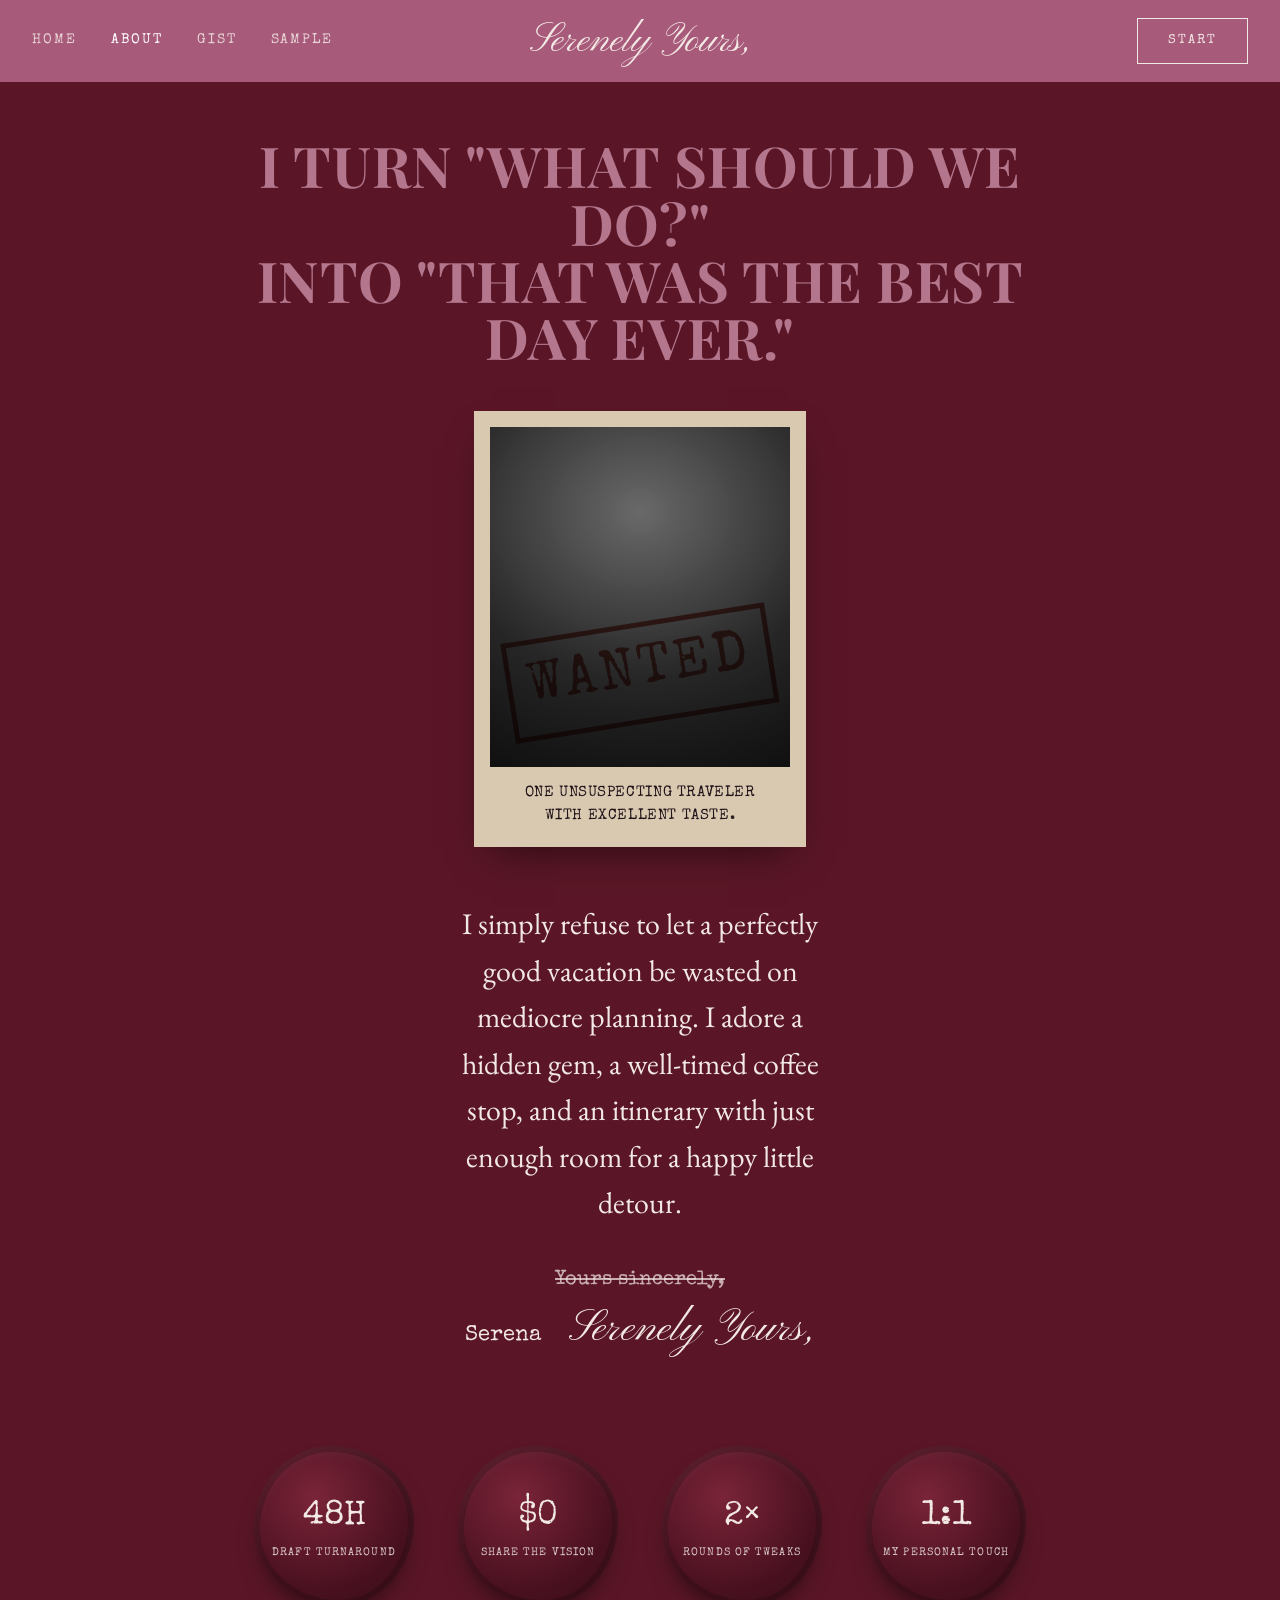
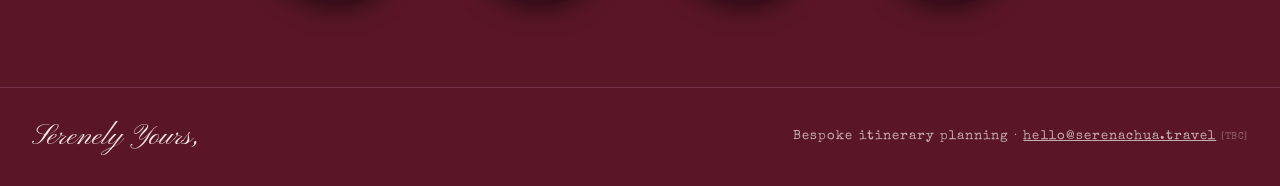
==== commit f2d9048a: "feat: about — WANTED poster, letter prose, wax-seal stats" ====
--- a/about.html
+++ b/about.html
@@ -23,25 +23,28 @@
     <a class="nav__cta" href="contact.html">Start</a>
   </nav>
 
-  <main class="wrap">
-    <section class="passport">
-      <figure class="passport__photo">
-        <span class="ph-label">Portrait</span>
-        <span class="code">SCT · PLANNER · 004</span>
-      </figure>
-      <div class="passport__head">
-        <span class="code">Who plans your days</span>
-        <h1 class="passport__title">I'm Serena.</h1>
-        <p class="passport__intro">I'm the person who over-plans her own trips — the spreadsheet, the reservations, the back-up for the rainy day. Now I do it for other people. You handle the flights and the room; I handle everything that fills the hours in between.</p>
-        <p class="passport__field">Plans for · <b>Any city</b> &nbsp;/&nbsp; Based · <b><span class="tbc">[City], UK</span></b></p>
-      </div>
-    </section>
+  <main class="wrap about">
+    <h1 class="about__head display">I turn "what should we do?"<br>into "that was the best day ever."</h1>
 
-    <section class="stamps" aria-label="Details">
-      <span class="stamp"><b>48h</b> Draft turnaround</span>
-      <span class="stamp"><b>£0</b> To send a brief</span>
-      <span class="stamp"><b>2×</b> Rounds of tweaks</span>
-      <span class="stamp"><b>1:1</b> Every plan, just me</span>
+    <figure class="wanted">
+      <div class="wanted__photo" role="img" aria-label="Portrait of Serena [TBC]"></div>
+      <span class="wanted__stamp type">Wanted</span>
+      <figcaption class="wanted__cap type">One unsuspecting traveler<br>with excellent taste.</figcaption>
+    </figure>
+
+    <p class="about__prose">I simply refuse to let a perfectly good vacation be wasted on mediocre planning. I adore a hidden gem, a well-timed coffee stop, and an itinerary with just enough room for a happy little detour.</p>
+
+    <p class="about__sign">
+      <s class="type">Yours sincerely,</s><br>
+      <span class="type about__name">Serena</span>
+      <span class="script about__signmark">Serenely Yours,</span>
+    </p>
+
+    <section class="seals" aria-label="What you get">
+      <span class="seal"><b class="type">48H</b><small class="type">Draft turnaround</small></span>
+      <span class="seal"><b class="type">$0</b><small class="type">Share the vision</small></span>
+      <span class="seal"><b class="type">2×</b><small class="type">Rounds of tweaks</small></span>
+      <span class="seal"><b class="type">1:1</b><small class="type">My personal touch</small></span>
     </section>
   </main>
 
--- a/styles.css
+++ b/styles.css
@@ -89,56 +89,47 @@
 body.dark .slot__note { color: var(--on-grad-muted); }
 
 /* =====================================================================
-   PAGE: HOME — gradient hero + floating colour blobs
-   ===================================================================== */
-body.page-home { position: relative; overflow-x: clip; }
-body.page-home::before, body.page-home::after { content: ""; position: fixed; border-radius: 50%; filter: blur(80px); z-index: 0; pointer-events: none; }
-body.page-home::before { width: 540px; height: 540px; background: var(--c3); opacity: .5; top: -140px; right: -90px; mix-blend-mode: screen; }
-body.page-home::after  { width: 480px; height: 480px; background: var(--c1); opacity: .45; bottom: -160px; left: -110px; mix-blend-mode: screen; }
-body.page-home .nav, body.page-home main, body.page-home .foot { position: relative; z-index: 1; }
-
-.home { display: grid; grid-template-columns: 1.05fr .95fr; gap: 56px; align-items: center; padding: 8vh 0 6vh; }
-.home__kicker { display: flex; align-items: center; gap: 14px; margin-bottom: 22px; }
-.home__kicker .code { color: var(--on-grad); }
-.home__kicker .line { height: 2px; border-radius: 2px; background: color-mix(in srgb, var(--on-grad) 40%, transparent); flex: 1; }
-.home__title { font-family: var(--display); font-weight: 800; text-transform: uppercase; font-size: clamp(52px, 8vw, 108px); line-height: .88; letter-spacing: -.02em; margin: 0; color: var(--on-grad); }
-.home__title span { color: var(--on-grad); -webkit-text-stroke: 2px var(--on-grad); -webkit-text-fill-color: transparent; }
-.home__sub { max-width: 44ch; margin: 24px 0 32px; color: var(--on-grad-muted); font-size: clamp(16px, 1.6vw, 18px); }
-.home__cta { display: flex; align-items: center; gap: 20px; flex-wrap: wrap; }
-.home__cta .note { color: var(--on-grad-muted); font-family: var(--mono); font-size: 12px; letter-spacing: .08em; }
-
-/* itinerary card (the day) — frosted over the gradient */
-.daycard { border: 1px solid rgba(255,255,255,.28); background: color-mix(in srgb, var(--bone) 16%, transparent); border-radius: var(--radius); overflow: hidden; backdrop-filter: blur(10px); box-shadow: 0 30px 60px -30px rgba(0,0,0,.35); }
-.daycard__top { display: flex; justify-content: space-between; align-items: baseline; padding: 16px 22px; border-bottom: 1px solid rgba(255,255,255,.22); }
-.daycard__top h2 { font-family: var(--display); font-weight: 700; text-transform: uppercase; font-size: 22px; margin: 0; letter-spacing: .02em; color: var(--on-grad); }
-.daycard .agenda { border-top: none; padding: 6px 22px 12px; }
-.daycard .agenda .slot { border-bottom-color: rgba(255,255,255,.16); }
-.daycard .slot__name { color: var(--on-grad); }
-.daycard .slot__time { color: var(--on-grad); opacity: .85; }
-.daycard .slot__note { color: var(--on-grad-muted); }
-
-/* testimonials — frosted quote cards over the gradient */
-.quotes-wrap { padding: 0 0 3vh; }
-.quotes { display: grid; grid-template-columns: repeat(3, 1fr); gap: 16px; }
-.quote {
-  margin: 0; background: color-mix(in srgb, var(--bone) 15%, transparent);
-  border: 1px solid rgba(255,255,255,.28); border-radius: var(--radius); padding: 24px;
-  backdrop-filter: blur(8px);
-}
-.quote p { margin: 0 0 16px; font-size: 18px; line-height: 1.42; color: var(--on-grad); font-weight: 500; }
-.quote figcaption { font-family: var(--mono); font-size: 11px; letter-spacing: .08em; text-transform: uppercase; color: var(--on-grad-muted); }
-@media (max-width: 860px) { .quotes { grid-template-columns: 1fr; } }
-
-/* reveal */
-@media (prefers-reduced-motion: no-preference) {
-  .reveal { opacity: 0; transform: translateY(14px); animation: rise .7s cubic-bezier(.2,.7,.2,1) forwards; }
-  .reveal:nth-child(2){animation-delay:.08s}.reveal:nth-child(3){animation-delay:.16s}
-  @keyframes rise { to { opacity: 1; transform: none; } }
-  body.page-home::before { animation: float1 16s ease-in-out infinite; }
-  body.page-home::after  { animation: float2 20s ease-in-out infinite; }
-  @keyframes float1 { 50% { transform: translate(-34px, 46px) scale(1.12); } }
-  @keyframes float2 { 50% { transform: translate(34px, -32px) scale(1.06); } }
-}
+   PAGE: HOME — hero, Dear Passenger letter, Love Letters carousel, teaser
+   ===================================================================== */
+.hero{ display:grid; grid-template-columns:1fr 1fr; gap:40px; align-items:center; padding:7vh 28px 9vh; }
+.hero__title{ font-size:clamp(48px,7vw,104px); color:var(--rose-faded); margin:0; }
+.hero__tag{ font-size:clamp(30px,4.5vw,60px); color:var(--cream); margin:.1em 0 .6em; }
+.hero__sub{ max-width:34ch; color:var(--cream-dim); margin:0 0 1.6em; }
+
+/* torn lined-paper letter */
+.letter{ position:relative; background:var(--paper); color:var(--ink);
+  padding:52px 46px 60px; transform:rotate(2deg); box-shadow:0 24px 50px -18px rgba(0,0,0,.55);
+  background-image:repeating-linear-gradient(180deg, transparent 0 33px, rgba(60,40,50,.16) 33px 34px);
+  clip-path:polygon(0 2%,8% 0,22% 3%,38% 0,54% 3%,70% 0,86% 2%,100% 0,99% 15%,100% 34%,98% 52%,100% 70%,99% 88%,100% 100%,80% 98%,62% 100%,44% 98%,26% 100%,10% 99%,0 100%,1% 76%,0 54%,2% 32%,0 14%); }
+.letter__body p{ margin:0 0 26px; font-size:22px; }
+.letter__hi{ font-size:30px !important; transform:rotate(-1.5deg); }
+.letter__sign{ margin-top:28px; }
+.letter__sign .script{ font-size:38px; }
+
+/* love letters carousel */
+.loveletters{ padding:6vh 28px; text-align:center; }
+.loveletters__head{ font-size:clamp(30px,4vw,52px); color:var(--cream); margin:0 0 6px; }
+.carousel{ position:relative; margin-top:40px; }
+.carousel__track{ display:flex; overflow-x:auto; scroll-snap-type:x mandatory; gap:0; scrollbar-width:none; }
+.carousel__track::-webkit-scrollbar{ display:none; }
+.ll{ flex:0 0 100%; scroll-snap-align:center; margin:0; padding:0 8%; }
+.ll blockquote{ font-size:clamp(18px,2.2vw,26px); text-transform:uppercase; letter-spacing:.04em; color:var(--cream); margin:0 0 28px; }
+.ll figcaption{ color:var(--cream-dim); letter-spacing:.1em; }
+.carousel__nav{ position:absolute; top:36%; background:none; border:none; color:var(--cream); font-size:40px; cursor:pointer; line-height:1; }
+.carousel__nav--prev{ left:0; } .carousel__nav--next{ right:0; }
+.carousel__dots{ display:flex; gap:10px; justify-content:center; margin-top:26px; }
+.carousel__dots i{ width:9px; height:9px; border-radius:50%; background:var(--wine-line); }
+.carousel__dots i.on{ background:var(--cream); }
+
+/* itinerary teaser */
+.teaser{ padding:2vh 28px 9vh; text-align:center; }
+.teaser__frame{ display:inline-flex; flex-direction:column; align-items:center; gap:14px; padding:34px 48px;
+  border:2px solid var(--wine-line); border-radius:var(--radius); text-decoration:none; }
+.teaser__label{ display:block; }
+.teaser__doc{ width:160px; height:200px; background:var(--paper); box-shadow:0 12px 28px -14px rgba(0,0,0,.6);
+  background-image:repeating-linear-gradient(180deg,transparent 0 15px,rgba(60,40,50,.12) 15px 16px); }
+.teaser__cta{ color:var(--cream); letter-spacing:.1em; }
+@media (max-width:780px){ .hero{ grid-template-columns:1fr; } .letter{ transform:none; } }
 
 /* =====================================================================
    PAGE: HOW IT WORKS
@@ -195,21 +186,37 @@
 @media (max-width: 600px) { .viewer__frame { height: 560px; } }
 
 /* =====================================================================
-   PAGE: ABOUT — passport spread
-   ===================================================================== */
-.passport { display: grid; grid-template-columns: minmax(280px, 420px) 1fr; gap: 56px; padding: 8vh 0 5vh; align-items: start; }
-.passport__photo { aspect-ratio: 4/5; background: var(--grad); border: none; border-radius: var(--radius); position: relative; display: grid; place-items: center; box-shadow: 0 24px 50px -24px var(--amber); }
-.passport__photo .code { position: absolute; bottom: 12px; left: 14px; color: #fff; opacity: .85; }
-.passport__photo .ph-label { font-family: var(--mono); font-size: 11px; letter-spacing: .14em; color: #fff; opacity: .9; text-transform: uppercase; }
-.passport__head .code { color: var(--amber-deep); }
-.passport__title { font-family: var(--display); font-weight: 800; text-transform: uppercase; font-size: clamp(44px, 8vw, 92px); line-height: .92; margin: 14px 0 0; }
-.passport__intro { font-size: clamp(17px, 2.2vw, 21px); max-width: 42ch; margin: 26px 0 0; color: var(--ink); }
-.passport__field { margin-top: 28px; font-family: var(--mono); font-size: 13px; letter-spacing: .04em; }
-.passport__field b { color: var(--amber-deep); font-weight: 500; }
-.stamps { display: flex; flex-wrap: wrap; gap: 16px; padding: 3vh 0 8vh; border-top: 1px solid var(--bone-line); }
-.stamp { font-family: var(--mono); text-transform: uppercase; letter-spacing: .08em; border: none; color: #fff; padding: 14px 18px; border-radius: 999px; font-size: 13px; transform: rotate(-2deg); background: var(--grad); box-shadow: 0 10px 22px -12px var(--amber); }
-.stamp:nth-child(even) { transform: rotate(1.5deg); }
-.stamp b { display: block; font-family: var(--display); font-size: 26px; letter-spacing: .02em; line-height: 1; margin-bottom: 4px; }
+   PAGE: ABOUT — headline, WANTED poster, prose, sign-off, wax seals
+   ===================================================================== */
+.about{ padding:6vh 28px 9vh; text-align:center; }
+.about__head{ font-size:clamp(30px,4.4vw,58px); color:var(--rose-faded); max-width:22ch; margin:0 auto 5vh; }
+
+/* WANTED poster */
+.wanted{ display:inline-block; background:#d9c9b0; padding:16px 16px 20px; margin:0 auto;
+  box-shadow:0 18px 40px -18px rgba(0,0,0,.6); position:relative; }
+.wanted__photo{ width:300px; height:340px; background:#1c1c1c; filter:grayscale(1) contrast(1.05);
+  /* placeholder gradient stands in for the real B&W portrait */
+  background-image:radial-gradient(120% 90% at 50% 25%, #6a6a6a 0%, #2a2a2a 55%, #111 100%); }
+.wanted__stamp{ position:absolute; top:60%; left:50%; transform:translate(-50%,-50%) rotate(-9deg);
+  color:var(--stamp-red); font-size:56px; letter-spacing:.06em; text-transform:uppercase;
+  border:5px solid var(--stamp-red); padding:2px 16px; opacity:.85; mix-blend-mode:multiply; }
+.wanted__cap{ display:block; color:var(--ink); font-size:15px; letter-spacing:.04em; margin-top:14px; text-transform:uppercase; }
+
+.about__prose{ font-size:clamp(20px,2.4vw,30px); max-width:26ch; margin:6vh auto 4vh; color:var(--cream); }
+.about__sign{ position:relative; min-height:120px; }
+.about__sign s{ font-size:20px; color:var(--cream-dim); }
+.about__name{ font-size:22px; }
+.about__signmark{ display:inline-block; font-size:44px; color:var(--cream); margin-left:24px; }
+
+/* wax seals */
+.seals{ display:flex; flex-wrap:wrap; gap:44px; justify-content:center; margin-top:7vh; }
+.seal{ width:160px; height:160px; border-radius:48% 52% 47% 53%/52% 47% 53% 48%;
+  display:flex; flex-direction:column; align-items:center; justify-content:center; text-align:center;
+  background:radial-gradient(circle at 38% 32%, #7a2438 0%, var(--wine-deep) 62%, #360c17 100%);
+  box-shadow:inset 0 0 0 6px rgba(0,0,0,.18), inset 0 6px 14px rgba(255,255,255,.06), 0 14px 26px -12px rgba(0,0,0,.6);
+  color:var(--cream); }
+.seal b{ font-size:34px; } .seal small{ font-size:11px; letter-spacing:.1em; text-transform:uppercase; opacity:.85; padding:0 12px; }
+@media (max-width:780px){ .wanted__photo{ width:78vw; max-width:300px; } }
 
 /* =====================================================================
    PAGE: CONTACT — trip brief
@@ -246,9 +253,7 @@
 @media (prefers-reduced-motion: reduce) { * { animation: none !important; scroll-behavior: auto; } }
 
 @media (max-width: 860px) {
-  .home { grid-template-columns: 1fr; gap: 40px; padding-top: 6vh; }
   .flow { grid-template-columns: 1fr; gap: 16px; }
-  .passport { grid-template-columns: 1fr; gap: 32px; }
 }
 @media (max-width: 520px) {
   .wrap { padding: 0 20px; }
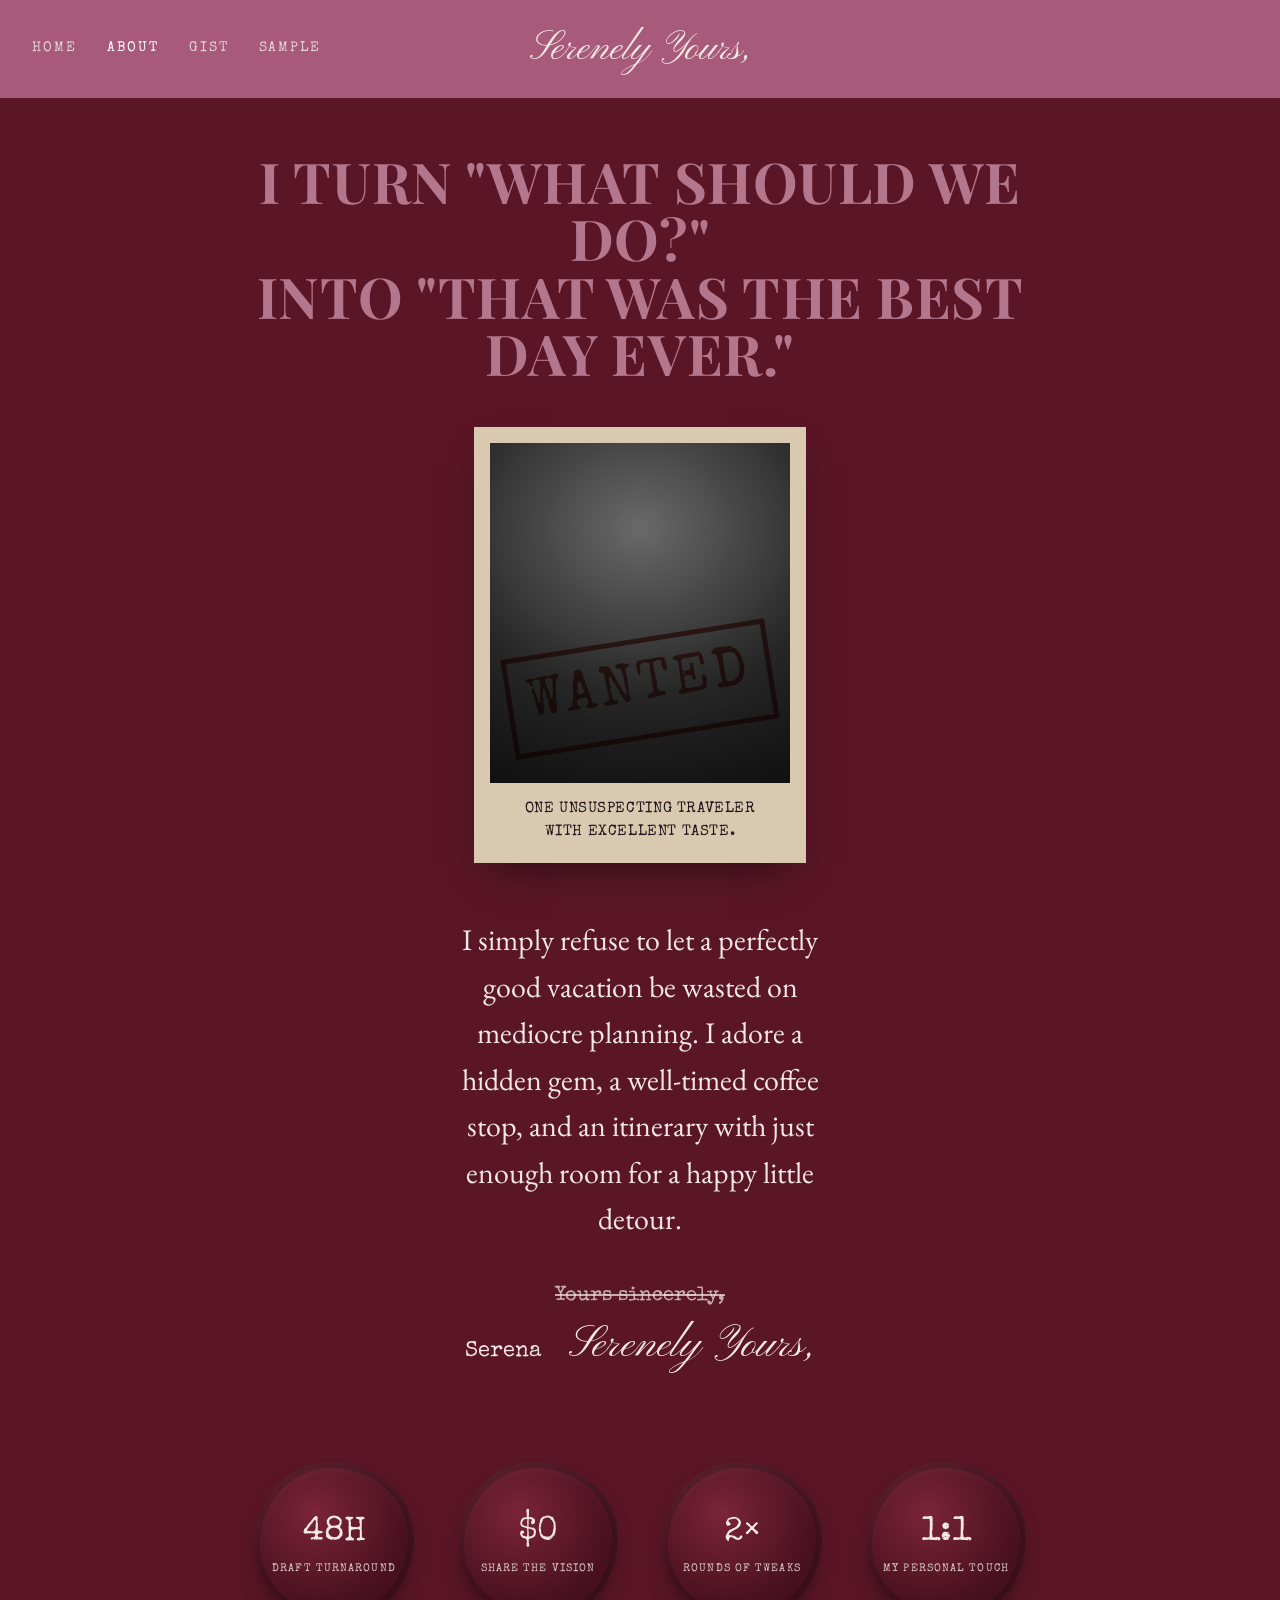
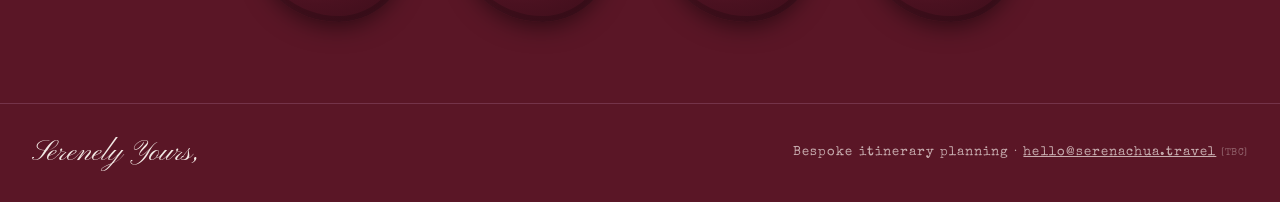
==== commit 4b477508: "feat: remove Start tab; route enquiries to email (no backend yet) - Remove the Start nav CTA from al" ====
--- a/about.html
+++ b/about.html
@@ -20,7 +20,6 @@
       <a href="sample.html">Sample</a>
     </div>
     <a class="nav__brand" href="index.html">Serenely Yours,</a>
-    <a class="nav__cta" href="contact.html">Start</a>
   </nav>
 
   <main class="wrap about">
@@ -50,7 +49,7 @@
 
   <footer class="foot">
     <span class="foot__mark script">Serenely Yours,</span>
-    <span>Bespoke itinerary planning · <a href="mailto:hello@example.com">hello@serenachua.travel</a> <span class="tbc">[TBC]</span></span>
+    <span>Bespoke itinerary planning · <a href="mailto:hello@serenachua.travel">hello@serenachua.travel</a> <span class="tbc">[TBC]</span></span>
   </footer>
 
 </body>
--- a/styles.css
+++ b/styles.css
@@ -40,20 +40,19 @@
   padding:13px 26px; border-radius:var(--radius); cursor:pointer; transition:background .18s, color .18s; }
 .btn--outline{ color:var(--cream); border:1.5px solid var(--cream); background:none; }
 .btn--outline:hover{ background:var(--cream); color:var(--wine); }
-.btn--solid{ color:var(--cream); background:var(--mauve); border:1.5px solid var(--mauve); }
-.btn--solid:hover{ filter:brightness(1.08); }
 
 /* nav — mauve band, centred script brand */
-.nav{ position:relative; display:flex; align-items:center; justify-content:space-between;
+.nav{ position:relative; display:grid; grid-template-columns:1fr auto 1fr; align-items:center; column-gap:20px;
   background:var(--mauve); color:var(--cream); padding:18px 32px; }
-.nav__links{ display:flex; gap:34px; }
+.nav__links{ display:flex; gap:30px; justify-self:start; min-width:0; }
 .nav__links a{ font-family:var(--type); font-size:14px; letter-spacing:.14em; text-transform:uppercase; text-decoration:none; opacity:.85; }
 .nav__links a:hover, .nav__links a[aria-current="page"]{ opacity:1; font-weight:400; color:#fff; }
-.nav__brand{ position:absolute; left:50%; top:50%; transform:translate(-50%,-50%);
-  font-family:var(--script); font-size:40px; color:var(--cream); text-decoration:none; white-space:nowrap; }
+.nav__brand{ position:static; justify-self:center; white-space:nowrap;
+  font-family:var(--script); font-size:clamp(28px,3.2vw,40px); color:var(--cream); text-decoration:none; }
 .nav__cta{ font-family:var(--type); font-size:13px; letter-spacing:.16em; text-transform:uppercase;
-  text-decoration:none; color:var(--cream); border:1.5px solid var(--cream); padding:12px 30px; }
+  text-decoration:none; color:var(--cream); border:1.5px solid var(--cream); padding:12px 30px; justify-self:end; }
 .nav__cta:hover{ background:var(--cream); color:var(--wine); }
+.nav__cta[aria-current="page"]{ background:var(--cream); color:var(--wine); }
 .nav__toggle{ display:none; }
 
 /* footer */
@@ -63,30 +62,23 @@
 
 /* responsive nav */
 @media (max-width:780px){
-  .nav{ flex-wrap:wrap; }
-  .nav__brand{ position:static; transform:none; order:-1; width:100%; text-align:center; margin-bottom:10px; }
+  .nav{ display:flex; flex-wrap:wrap; }
+  .nav__brand{ order:-1; width:100%; text-align:center; justify-self:auto; margin-bottom:10px; font-size:30px; }
   .nav__toggle{ display:inline-block; font-family:var(--type); font-size:13px; letter-spacing:.14em;
     text-transform:uppercase; background:none; border:1px solid var(--cream); color:var(--cream); padding:8px 16px; border-radius:var(--radius); }
+  .nav__cta{ font-size:12px; letter-spacing:.1em; padding:10px 18px; }
   .nav__links{ display:none; flex-direction:column; gap:14px; width:100%; margin-top:14px; }
   .nav.open .nav__links{ display:flex; }
+  .foot{ flex-direction:column; gap:10px; text-align:center; padding:24px 24px; }
+}
+@media (max-width:400px){
+  .nav__brand{ font-size:24px; }
+  .nav__cta{ padding:9px 14px; }
 }
 @media (prefers-reduced-motion:reduce){
   html{ scroll-behavior:auto; }
   *{ transition:none !important; animation:none !important; }
 }
-
-/* =====================================================================
-   AGENDA — itinerary timeline
-   ===================================================================== */
-.agenda { border-top: 1px solid var(--bone-line); }
-.slot { display: grid; grid-template-columns: 88px 1fr; gap: 22px; padding: 15px 0; border-bottom: 1px solid var(--bone-line); align-items: baseline; }
-.slot__time { font-family: var(--mono); font-size: 13px; letter-spacing: .04em; color: var(--amber-deep); white-space: nowrap; }
-.slot__name { font-family: var(--display); font-weight: 700; text-transform: uppercase; font-size: 21px; line-height: 1.05; letter-spacing: .01em; }
-.slot__note { display: block; font-family: var(--body); font-size: 14px; color: var(--muted); margin-top: 5px; line-height: 1.4; }
-body.dark .agenda { border-top-color: var(--navy-line); }
-body.dark .slot { border-bottom-color: var(--navy-line); }
-body.dark .slot__time { color: var(--on-grad); }
-body.dark .slot__note { color: var(--on-grad-muted); }
 
 /* =====================================================================
    PAGE: HOME — hero, Dear Passenger letter, Love Letters carousel, teaser
@@ -96,11 +88,25 @@
 .hero__tag{ font-size:clamp(30px,4.5vw,60px); color:var(--cream); margin:.1em 0 .6em; }
 .hero__sub{ max-width:34ch; color:var(--cream-dim); margin:0 0 1.6em; }
 
-/* torn lined-paper letter */
-.letter{ position:relative; background:var(--paper); color:var(--ink);
-  padding:52px 46px 60px; transform:rotate(2deg); box-shadow:0 24px 50px -18px rgba(0,0,0,.55);
-  background-image:repeating-linear-gradient(180deg, transparent 0 33px, rgba(60,40,50,.16) 33px 34px);
-  clip-path:polygon(0 2%,8% 0,22% 3%,38% 0,54% 3%,70% 0,86% 2%,100% 0,99% 15%,100% 34%,98% 52%,100% 70%,99% 88%,100% 100%,80% 98%,62% 100%,44% 98%,26% 100%,10% 99%,0 100%,1% 76%,0 54%,2% 32%,0 14%); }
+/* torn lined-paper letter — procedural parchment matching the sample PDF:
+   warm cream base + SVG fractal-noise fibre + speckles + ruled lines, with an
+   organic torn edge via an SVG displacement mask (drop-shadow, not box-shadow,
+   so the shadow follows the torn silhouette rather than being clipped by it). */
+.letter{ position:relative; color:var(--ink); padding:60px 52px 66px; transform:rotate(1.8deg);
+  background-color:#ecdcd2;
+  background-image:
+    radial-gradient(115% 130% at 50% 42%, transparent 52%, rgba(96,58,46,.22) 100%),
+    radial-gradient(circle at 21% 15%, rgba(83,53,45,.6) 0 1.6px, transparent 2.4px),
+    radial-gradient(circle at 68% 41%, rgba(83,53,45,.5) 0 1.4px, transparent 2.2px),
+    radial-gradient(circle at 40% 62%, rgba(83,53,45,.45) 0 1.3px, transparent 2px),
+    radial-gradient(circle at 86% 66%, rgba(83,53,45,.42) 0 1.4px, transparent 2.2px),
+    radial-gradient(circle at 57% 88%, rgba(83,53,45,.4) 0 1.2px, transparent 2px),
+    repeating-linear-gradient(180deg, transparent 0 32px, rgba(74,46,40,.19) 32px 33.5px),
+    url("data:image/svg+xml,%3Csvg%20xmlns='http://www.w3.org/2000/svg'%20width='260'%20height='260'%3E%3Cfilter%20id='f'%3E%3CfeTurbulence%20type='fractalNoise'%20baseFrequency='0.9'%20numOctaves='3'%20stitchTiles='stitch'/%3E%3CfeColorMatrix%20type='saturate'%20values='0'/%3E%3C/filter%3E%3Crect%20width='260'%20height='260'%20filter='url(%23f)'%20opacity='0.82'/%3E%3C/svg%3E"),
+    linear-gradient(115deg, #f3e9e1 0%, #e6d4c9 52%, #eee0d5 100%);
+  background-blend-mode:multiply,multiply,multiply,multiply,multiply,multiply,multiply,soft-light,normal;
+  filter:drop-shadow(0 22px 30px rgba(0,0,0,.5));
+  clip-path:polygon(0.0% 0.97%, 6.67% 0.2%, 13.33% 1.68%, 20.0% 1.59%, 26.67% 2.23%, 33.33% 2.41%, 40.0% 2.62%, 46.67% 0.0%, 53.33% 0.2%, 60.0% 0.0%, 66.67% 0.0%, 73.33% 2.63%, 80.0% 2.21%, 86.67% 0.05%, 93.33% 0.05%, 100.0% 2.08%, 96.18% 0.0%, 98.05% 5.88%, 96.6% 11.76%, 98.79% 17.65%, 96.48% 23.53%, 97.34% 29.41%, 97.63% 35.29%, 93.94% 41.18%, 98.4% 47.06%, 98.46% 52.94%, 98.91% 58.82%, 95.63% 64.71%, 96.13% 70.59%, 98.89% 76.47%, 96.36% 82.35%, 96.42% 88.24%, 98.16% 94.12%, 98.01% 100.0%, 100.0% 98.91%, 93.33% 96.54%, 86.67% 98.46%, 80.0% 97.2%, 73.33% 99.37%, 66.67% 96.42%, 60.0% 96.68%, 53.33% 96.87%, 46.67% 97.08%, 40.0% 98.53%, 33.33% 94.81%, 26.67% 96.3%, 20.0% 95.85%, 13.33% 95.57%, 6.67% 96.49%, 0.0% 96.06%, 1.56% 100.0%, 1.39% 94.12%, 2.89% 88.24%, 0.0% 82.35%, 2.79% 76.47%, 1.25% 70.59%, 0.04% 64.71%, 0.0% 58.82%, 1.54% 52.94%, 1.85% 47.06%, 2.66% 41.18%, 0.0% 35.29%, 1.6% 29.41%, 2.53% 23.53%, 1.51% 17.65%, 2.27% 11.76%, 0.26% 5.88%, 1.54% 0.0%); }
 .letter__body p{ margin:0 0 26px; font-size:22px; }
 .letter__hi{ font-size:30px !important; transform:rotate(-1.5deg); }
 .letter__sign{ margin-top:28px; }
@@ -132,58 +138,39 @@
 @media (max-width:780px){ .hero{ grid-template-columns:1fr; } .letter{ transform:none; } }
 
 /* =====================================================================
-   PAGE: HOW IT WORKS
-   ===================================================================== */
-body.page-how { background: var(--bone); }
-.how-head { padding: 8vh 0 3vh; }
-.how-head h1 { font-family: var(--display); font-weight: 800; text-transform: uppercase; font-size: clamp(44px, 8vw, 96px); line-height: .9; margin: 10px 0 0; }
-.how-head p { max-width: 52ch; margin: 20px 0 0; color: var(--muted); }
-
-.flow { display: grid; grid-template-columns: repeat(3, 1fr); gap: 20px; padding-bottom: 5vh; }
-.flow__step { border-radius: var(--radius); padding: 24px; background: var(--bone-soft); border: 1px solid var(--bone-line); }
-.flow__num { font-family: var(--mono); font-size: 12px; letter-spacing: .12em; color: var(--amber-deep); }
-.flow__step h3 { font-family: var(--display); font-weight: 700; text-transform: uppercase; font-size: clamp(24px, 3vw, 32px); margin: 8px 0 8px; line-height: .98; }
-.flow__step p { margin: 0; color: var(--muted); font-size: 15px; }
-
-.dials { border-top: 1px solid var(--bone-line); padding: 4vh 0 8vh; }
-.dials__lead { font-family: var(--mono); font-size: 12px; letter-spacing: .12em; text-transform: uppercase; color: var(--muted); margin-bottom: 20px; }
-.dials__grid { display: flex; flex-wrap: wrap; gap: 12px; }
-.dial { border: none; padding: 14px 18px; border-radius: 999px; color: #fff; background: var(--grad); box-shadow: 0 10px 22px -12px var(--amber); }
-.dial b { display: block; font-family: var(--display); text-transform: uppercase; font-size: 19px; letter-spacing: .02em; line-height: 1; }
-.dial span { font-family: var(--mono); font-size: 10px; letter-spacing: .1em; text-transform: uppercase; opacity: .85; }
-
-/* =====================================================================
-   PAGE: SAMPLE
-   ===================================================================== */
-.sample-head { padding: 8vh 0 2vh; }
-.sample-head h1 { font-family: var(--display); font-weight: 800; text-transform: uppercase; font-size: clamp(44px, 8vw, 96px); line-height: .9; margin: 10px 0 0; }
-.sample-head p { max-width: 52ch; margin: 18px 0 0; color: var(--muted); }
-.sample-meta { font-family: var(--mono); font-size: 12px; letter-spacing: .08em; text-transform: uppercase; color: var(--amber-deep); margin-top: 22px; }
-
-.sample { padding: 3vh 0 8vh; }
-.seg-input { position: absolute; opacity: 0; width: 1px; height: 1px; }
-.seg { display: inline-flex; border: 1.5px solid var(--navy); margin-bottom: 12px; border-radius: 999px; overflow: hidden; }
-.seg label { font-family: var(--mono); font-size: 12px; letter-spacing: .08em; text-transform: uppercase; padding: 12px 22px; cursor: pointer; color: var(--navy); user-select: none; }
-#fmt-strict:checked ~ .seg label[for="fmt-strict"],
-#fmt-options:checked ~ .seg label[for="fmt-options"] { background: var(--navy); color: var(--bone); }
-.seg-input:focus-visible ~ .seg { outline: 2px solid var(--amber); outline-offset: 3px; }
-.seg-cap { font-family: var(--mono); font-size: 12px; letter-spacing: .04em; color: var(--muted); margin: 0 0 24px; }
-
-.fmt { display: none; }
-#fmt-strict:checked  ~ .fmt--strict  { display: block; }
-#fmt-options:checked ~ .fmt--options { display: block; }
-
-.viewer { border: 1px solid var(--bone-line); background: #fff; border-radius: var(--radius); overflow: hidden; box-shadow: 0 30px 60px -34px rgba(0,0,0,.35); }
-.viewer__bar { display: flex; align-items: center; gap: 14px; background: var(--navy); color: var(--bone); padding: 12px 18px; }
-.viewer__dots { display: flex; gap: 6px; flex: none; }
-.viewer__dots i { width: 10px; height: 10px; border-radius: 50%; background: var(--amber); display: block; }
-.viewer__dots i:nth-child(2){ background: var(--c1); } .viewer__dots i:nth-child(3){ background: var(--c3); }
-.viewer__file { font-family: var(--mono); font-size: 12px; letter-spacing: .04em; opacity: .9; }
-.viewer__dl { margin-left: auto; font-family: var(--mono); font-size: 11px; letter-spacing: .1em; text-transform: uppercase; color: var(--bone); text-decoration: underline; white-space: nowrap; }
-.viewer__frame { display: block; width: 100%; height: 760px; border: 0; background: #f1efe9; }
-.viewer__note { font-family: var(--mono); font-size: 12px; letter-spacing: .04em; color: var(--muted); margin: 16px 0 0; }
-.viewer__note a { color: var(--amber-deep); }
-@media (max-width: 600px) { .viewer__frame { height: 560px; } }
+   PAGE: GIST — italic lead + dashed typewriter step cards
+   ===================================================================== */
+.gist{ padding:6vh 28px 10vh; }
+.gist__lead{ font-size:clamp(34px,5.5vw,76px); color:var(--rose-faded); margin:.2em 0 8vh; }
+.gist__cards{ display:grid; grid-template-columns:repeat(3,1fr); gap:26px; }
+.gcard{ border:1.5px dashed var(--wine-line); border-radius:var(--radius); padding:40px 30px; text-align:center; }
+.gcard h3{ font-size:20px; text-transform:uppercase; letter-spacing:.06em; color:var(--cream); margin:0 0 22px; line-height:1.5; }
+.gcard p{ font-size:15px; letter-spacing:.03em; color:var(--cream-dim); text-transform:uppercase; line-height:1.9; margin:0; }
+@media (max-width:780px){ .gist__cards{ grid-template-columns:1fr; } }
+
+/* =====================================================================
+   PAGE: SAMPLE — "Previously on…" scroll frame, Strict/Options toggle
+   ===================================================================== */
+.sample{ padding:6vh 28px 9vh; text-align:center; }
+.sample__head{ font-size:clamp(40px,6vw,84px); color:var(--rose-faded); margin:0 0 8px; }
+.scroll{ max-width:720px; margin:5vh auto 0; }
+.scroll__rod{ height:26px; border:2px solid var(--wine-line); border-radius:14px; background:var(--wine-deep); position:relative; }
+.scroll__rod::before, .scroll__rod::after{ content:""; position:absolute; top:50%; width:30px; height:38px; transform:translateY(-50%);
+  border:2px solid var(--wine-line); border-radius:10px; background:var(--wine-deep); }
+.scroll__rod::before{ left:-24px; } .scroll__rod::after{ right:-24px; }
+.scroll__paper{ background:var(--cream); padding:14px; }
+.seg-input{ position:absolute; opacity:0; pointer-events:none; }
+.seg{ display:inline-flex; gap:10px; margin:18px 0; }
+.seg label{ font-family:var(--type); font-size:12px; letter-spacing:.1em; text-transform:uppercase; color:var(--cream-dim);
+  border:1px solid var(--wine-line); border-radius:999px; padding:9px 18px; cursor:pointer; }
+#fmt-strict:checked ~ .seg label[for="fmt-strict"], #fmt-options:checked ~ .seg label[for="fmt-options"]{ background:var(--mauve); color:var(--cream); border-color:var(--mauve); }
+#fmt-strict:focus-visible ~ .seg label[for="fmt-strict"], #fmt-options:focus-visible ~ .seg label[for="fmt-options"]{ outline:2px solid var(--cream); outline-offset:2px; }
+.viewer__frame{ width:100%; height:560px; border:none; background:var(--cream); display:block; }
+.fmt--options{ display:none; } .fmt--strict{ display:block; }
+#fmt-options:checked ~ .scroll__paper .fmt--options{ display:block; }
+#fmt-options:checked ~ .scroll__paper .fmt--strict{ display:none; }
+.viewer__note{ margin-top:22px; } .viewer__note a{ text-decoration:underline; }
+.sample__cta{ margin-top:5vh; }
 
 /* =====================================================================
    PAGE: ABOUT — headline, WANTED poster, prose, sign-off, wax seals
@@ -219,45 +206,53 @@
 @media (max-width:780px){ .wanted__photo{ width:78vw; max-width:300px; } }
 
 /* =====================================================================
-   PAGE: CONTACT — trip brief
-   ===================================================================== */
-body.page-contact { background: var(--bone-soft); }
-.slip-wrap { display: grid; place-items: center; padding: 6vh 0 9vh; }
-.slip { width: min(660px, 100%); background: var(--bone); border: 1px solid var(--bone-line); border-radius: var(--radius); overflow: hidden; box-shadow: 0 30px 70px -34px rgba(0,0,0,.3); }
-.slip__top { background: var(--grad); color: #fff; padding: 24px 30px; display: flex; justify-content: space-between; align-items: center; }
-.slip__top .code { color: #fff; opacity: .9; }
-.slip__top h1 { font-family: var(--display); font-weight: 700; text-transform: uppercase; font-size: 30px; margin: 0; line-height: 1; }
-.slip__body { padding: 30px; }
-.slip__body > p { margin: 0 0 24px; color: var(--muted); font-size: 15px; }
-.form { display: grid; gap: 20px; }
-.form__row { display: grid; grid-template-columns: 1fr 1fr; gap: 20px; }
-.field { display: grid; gap: 7px; }
-.field label, .field > .field-label { font-family: var(--mono); font-size: 11px; letter-spacing: .12em; text-transform: uppercase; color: var(--muted); }
-.field input, .field textarea, .field select { font-family: var(--body); font-size: 15px; color: var(--ink); background: transparent; border: none; border-bottom: 1.5px solid var(--bone-line); padding: 8px 2px; }
-.field input:focus, .field textarea:focus, .field select:focus { outline: none; border-bottom-color: var(--amber); }
-.field textarea { resize: vertical; min-height: 80px; }
-
-.chips { display: flex; flex-wrap: wrap; gap: 8px; }
-.chip { position: relative; border: 1.5px solid var(--bone-line); border-radius: 999px; padding: 8px 15px; font-family: var(--mono); font-size: 12px; letter-spacing: .04em; text-transform: uppercase; cursor: pointer; user-select: none; transition: background .15s, color .15s, border-color .15s; }
-.chip:hover { border-color: var(--amber); }
-.chip input { position: absolute; opacity: 0; }
-.chip:has(input:checked) { background: var(--grad); color: #fff; border-color: transparent; }
-.chip:has(input:focus-visible) { outline: 2px solid var(--amber); outline-offset: 2px; }
-.slip__submit { display: flex; align-items: center; justify-content: space-between; gap: 16px; margin-top: 6px; flex-wrap: wrap; }
-.slip__submit .code { color: var(--amber-deep); }
+   PAGE: START — airmail brief form, wake-up spinner, interest pills,
+   placeholder dropzones
+   ===================================================================== */
+.start{ padding:5vh 28px 9vh; }
+.airmail{ position:relative; max-width:820px; margin:0 auto; }
+.airmail__rule{ height:3px;
+  background:repeating-linear-gradient(-45deg,var(--stamp-red) 0 14px,transparent 14px 28px,var(--mauve) 28px 42px,transparent 42px 56px); }
+.airmail__stamp{ position:absolute; top:-8px; left:0; width:96px; height:96px; border-radius:50%;
+  border:2px solid var(--wine-line); display:flex; align-items:center; justify-content:center; transform:rotate(-8deg);
+  background:var(--wine-deep); }
+.airmail__stamp span{ color:var(--cream-dim); font-size:14px; text-align:center; letter-spacing:.14em; text-transform:uppercase; }
+
+.linefield{ display:flex; align-items:baseline; gap:16px; padding:14px 0; }
+.linefield label, .linefield > span:first-child{ flex:0 0 210px; text-align:right; color:var(--cream); letter-spacing:.04em; }
+.linefield input{ flex:1; background:none; border:none; border-bottom:1.5px solid var(--cream-dim);
+  color:var(--cream); font-family:var(--type); font-size:17px; padding:4px 2px; }
+.linefield input:focus{ outline:none; border-bottom-color:var(--cream); }
+
+.spinner{ display:inline-flex; gap:10px; }
+.spinner select{ background:var(--wine-deep); color:var(--cream); font-family:var(--type); font-size:16px;
+  border:1px solid var(--wine-line); border-radius:var(--radius); padding:6px 10px; }
+
+.pills{ display:flex; flex-wrap:wrap; gap:10px; }
+.pill{ font-family:var(--type); font-size:13px; letter-spacing:.08em; text-transform:uppercase; color:var(--cream-dim);
+  border:1px solid var(--wine-line); border-radius:999px; padding:8px 16px; cursor:pointer; }
+.pill input{ position:absolute; opacity:0; width:0; }
+.pill:has(input:checked){ background:var(--mauve); color:var(--cream); border-color:var(--mauve); }
+.pill:has(input:focus-visible){ outline:2px solid var(--cream); outline-offset:2px; }
+
+.dropzones{ display:grid; grid-template-columns:repeat(3,1fr); gap:22px; margin:6vh 0 10px; }
+.dz{ text-align:center; } .dz__label{ display:block; color:var(--cream); margin-bottom:12px; letter-spacing:.06em; }
+.dz__label small{ opacity:.7; }
+.dz__box{ border:2px dashed var(--wine-line); border-radius:10px; height:150px; display:flex; align-items:center; justify-content:center;
+  color:var(--cream-dim); background:rgba(255,255,255,.02); transition:background .18s,border-color .18s; }
+.dz__box:hover{ border-color:var(--mauve); background:rgba(168,90,122,.12); }
+.dz__note{ text-align:center; margin-bottom:5vh; }
+.start__submit{ display:flex; align-items:center; gap:20px; margin-top:26px; }
+@media (max-width:780px){ .linefield{ flex-direction:column; } .linefield label,.linefield>span:first-child{ text-align:left; flex-basis:auto; } .dropzones{ grid-template-columns:1fr; } .airmail__rule + .linefield{ margin-top:92px; } }
 
 /* =====================================================================
    a11y + responsive
    ===================================================================== */
-:focus-visible { outline: 2px solid var(--amber); outline-offset: 3px; }
-@media (prefers-reduced-motion: reduce) { * { animation: none !important; scroll-behavior: auto; } }
-
-@media (max-width: 860px) {
-  .flow { grid-template-columns: 1fr; gap: 16px; }
-}
+:focus-visible { outline: 2px solid var(--mauve); outline-offset: 3px; }
+.nav a:focus-visible, .nav__cta:focus-visible, .nav__toggle:focus-visible{ outline-color:var(--cream); }
+
 @media (max-width: 520px) {
   .wrap { padding: 0 20px; }
-  .form__row { grid-template-columns: 1fr; }
   .seg { width: 100%; }
   .seg label { flex: 1; text-align: center; padding: 12px 10px; }
 }
